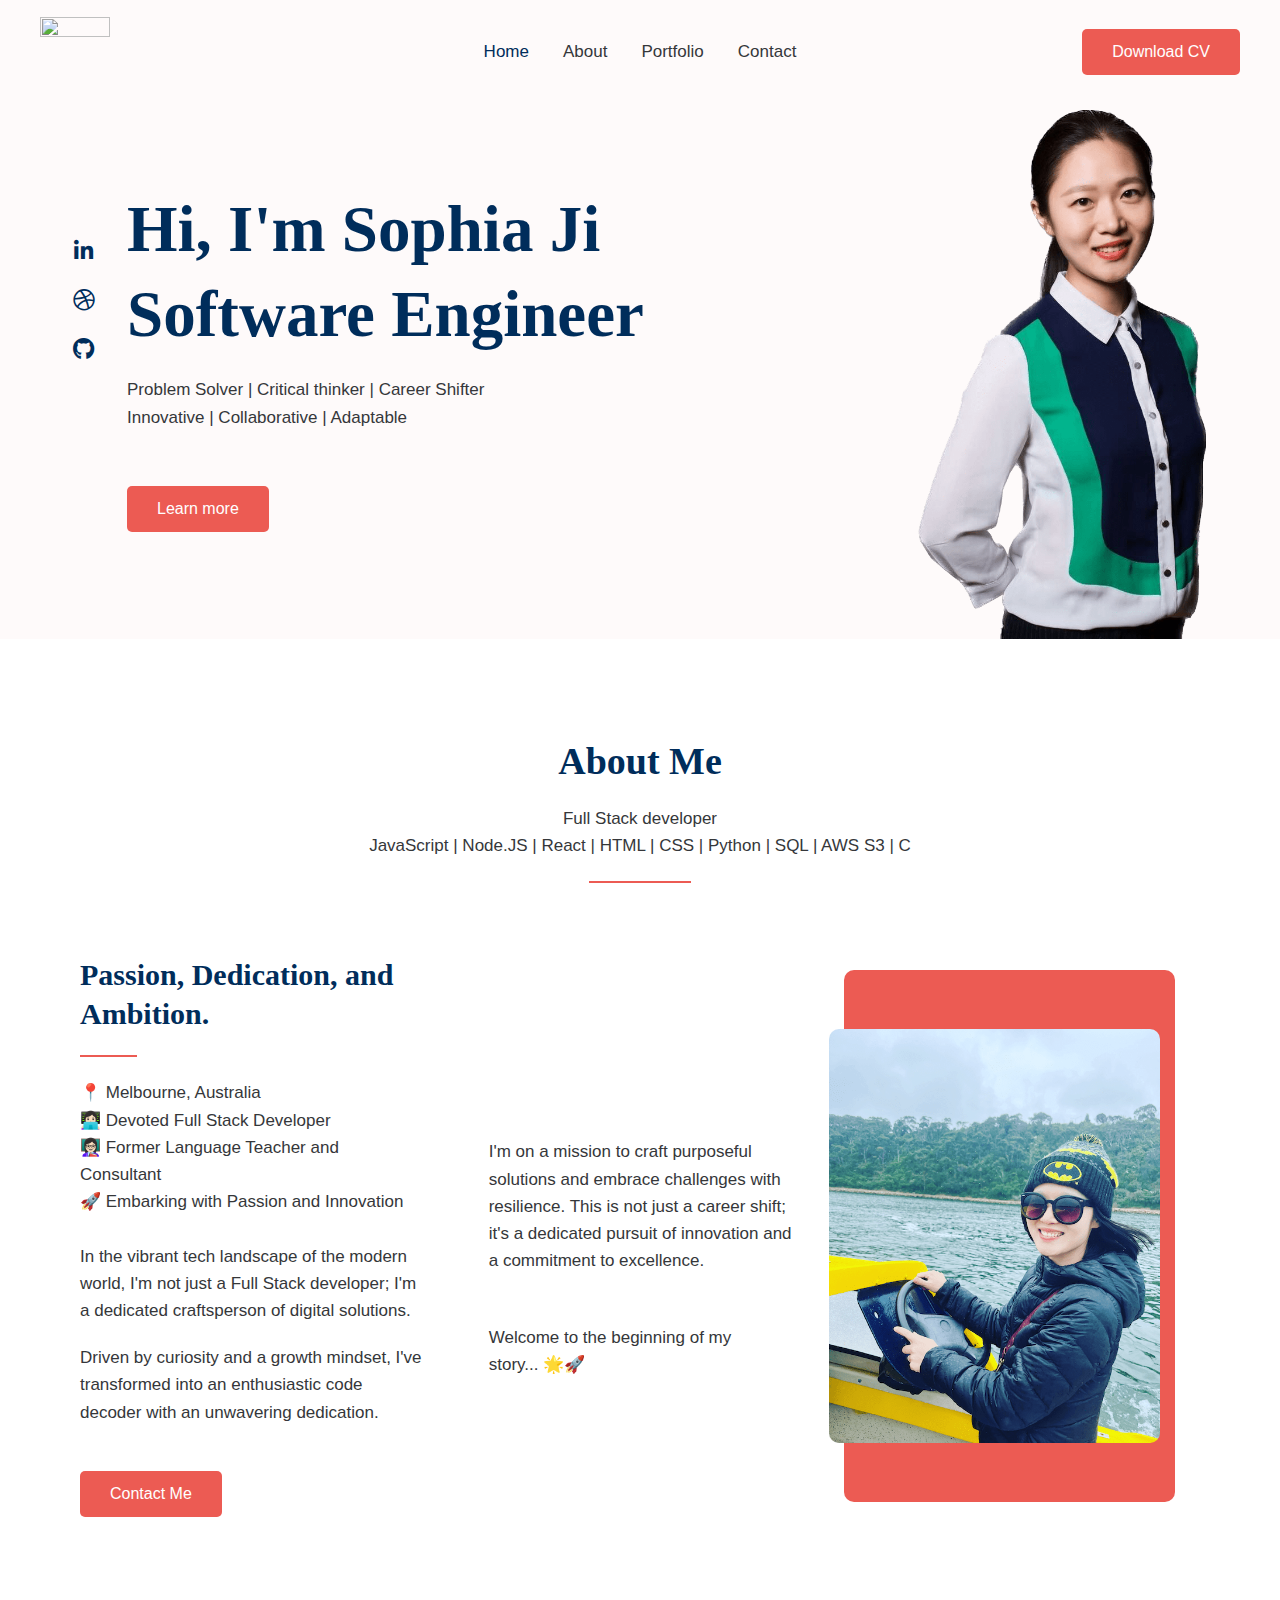
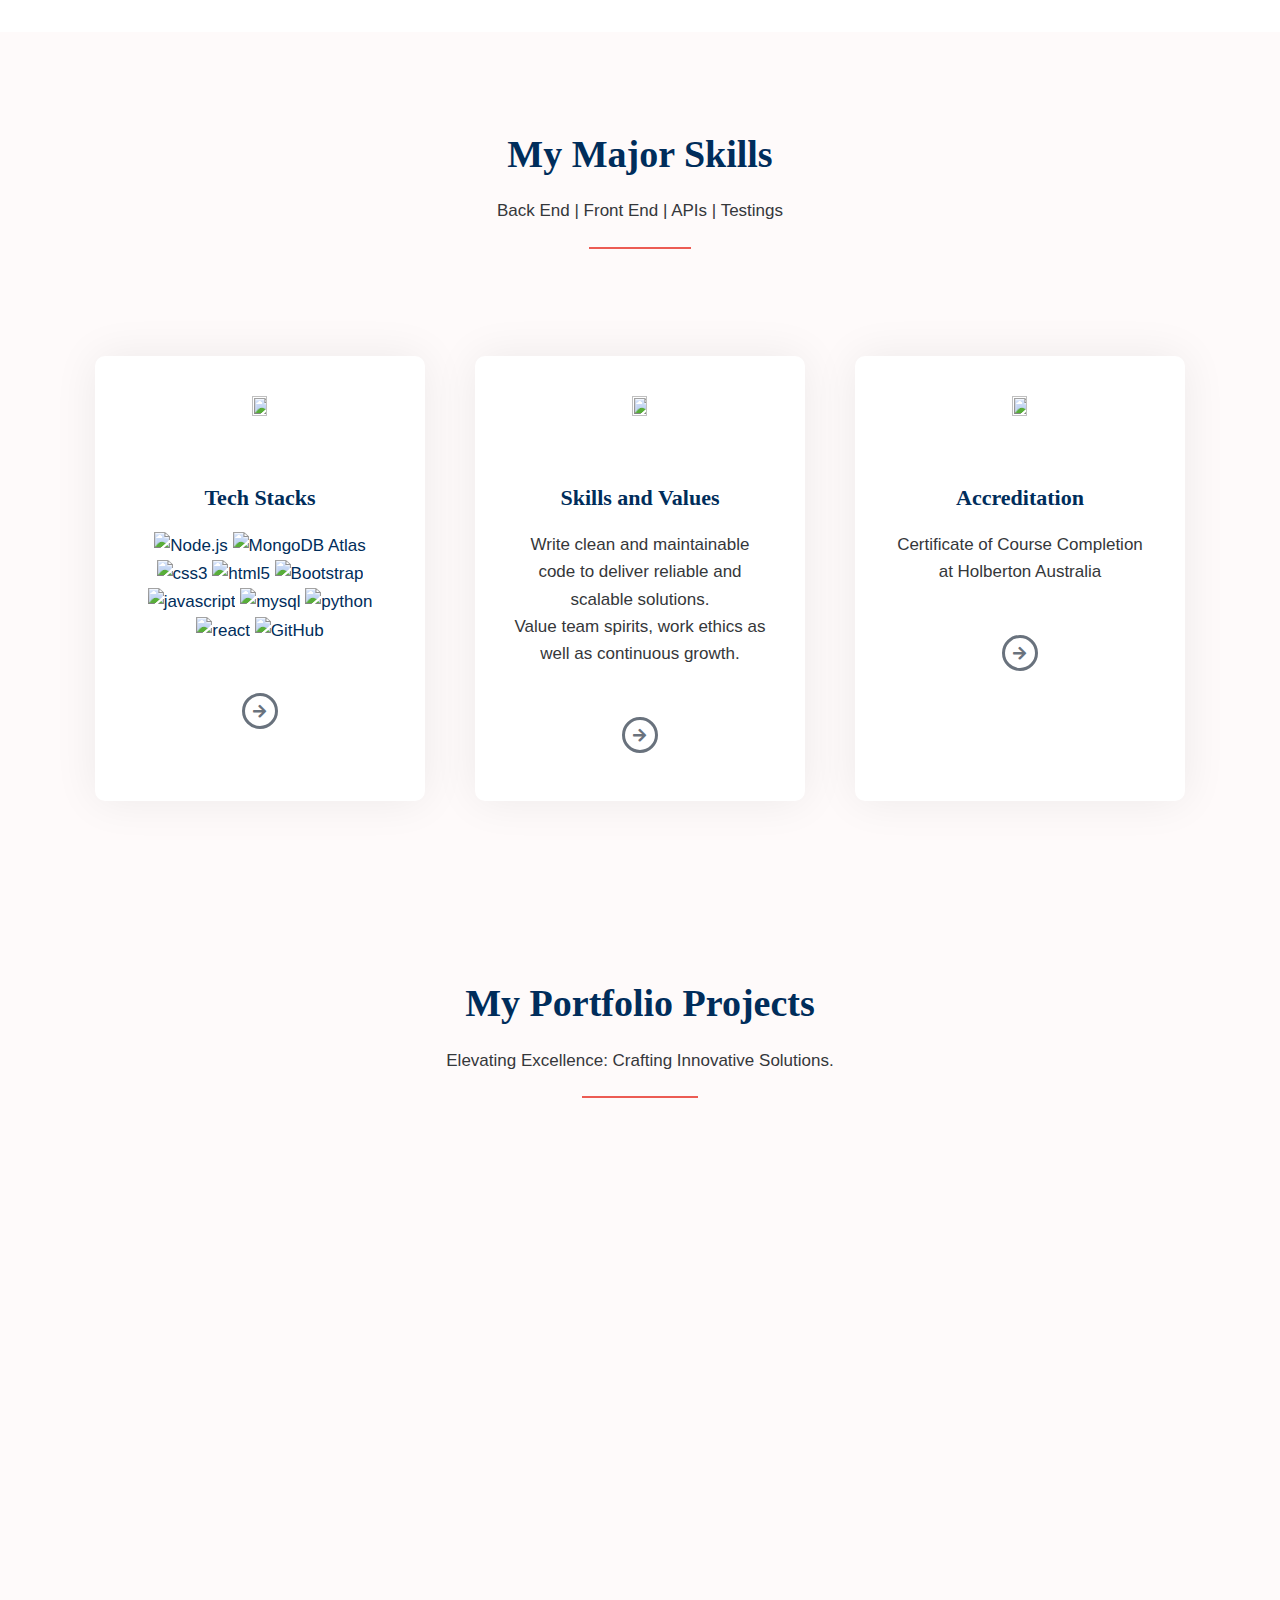
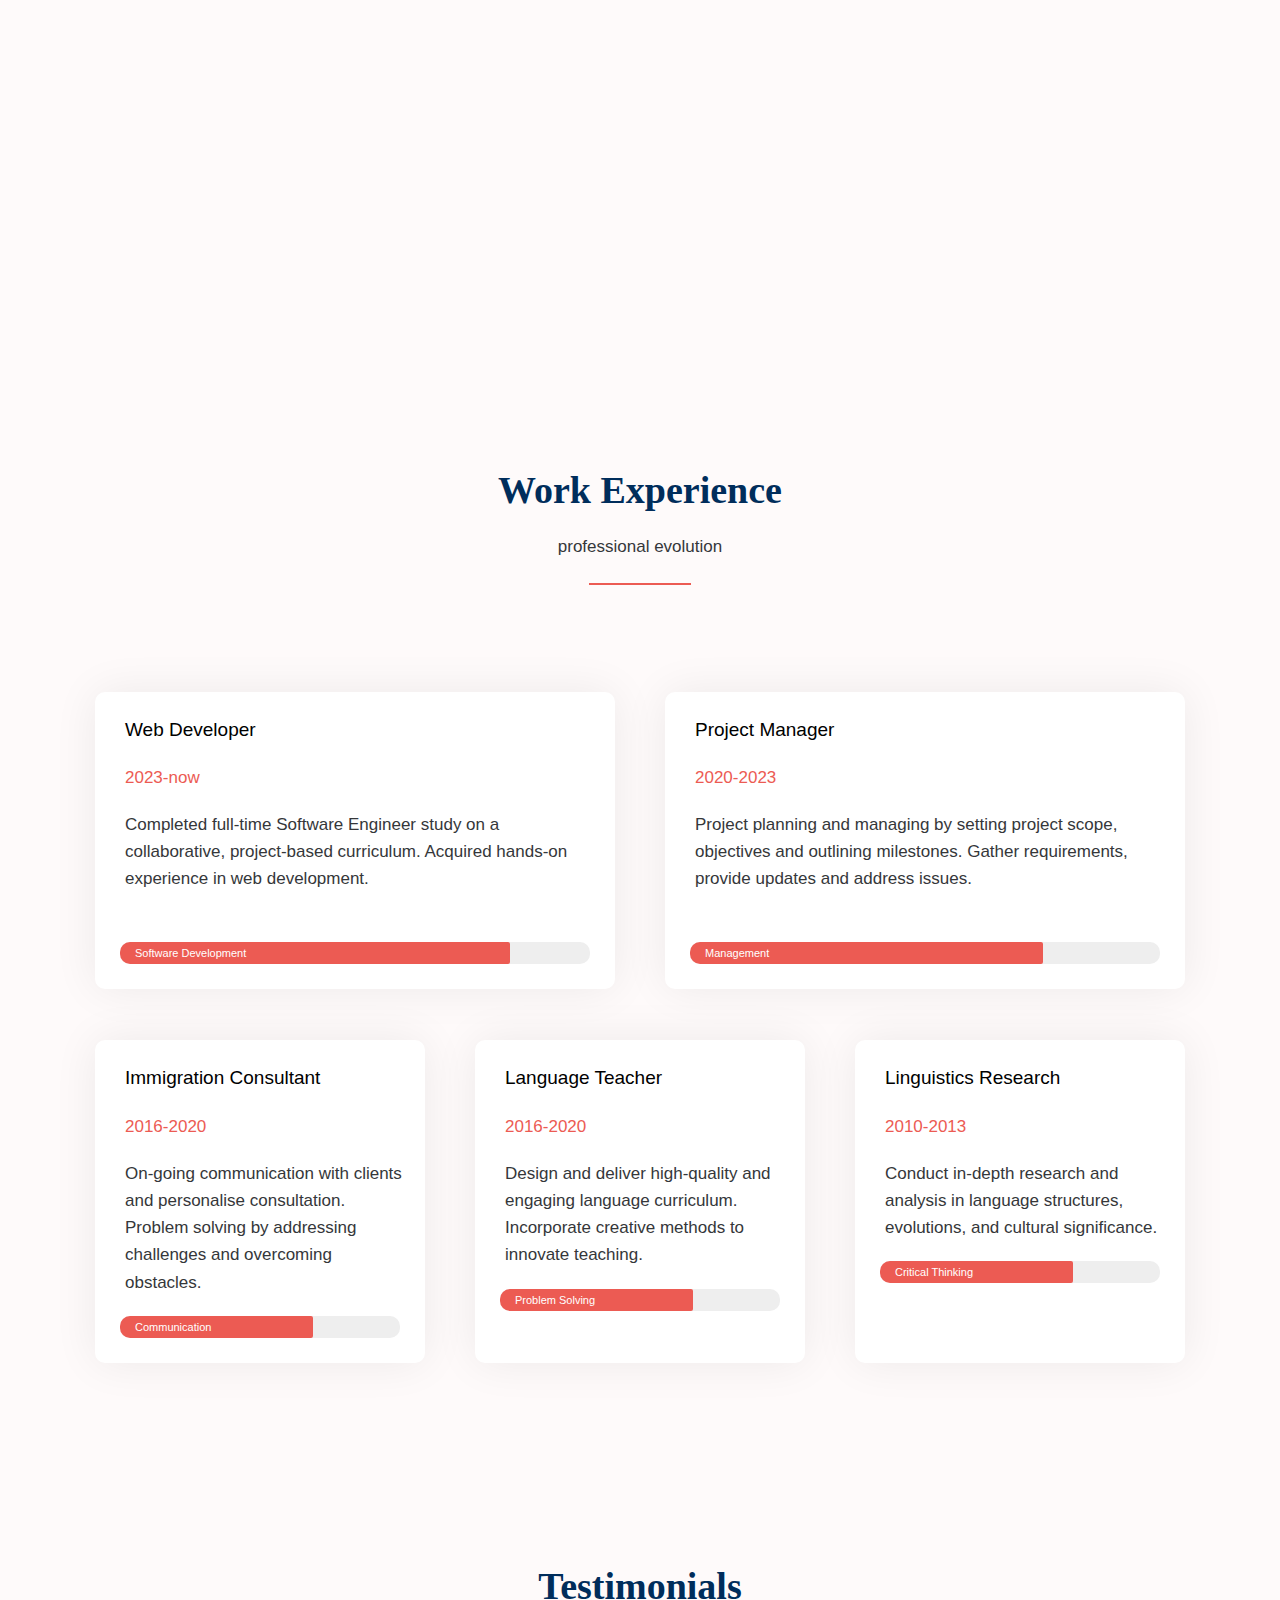
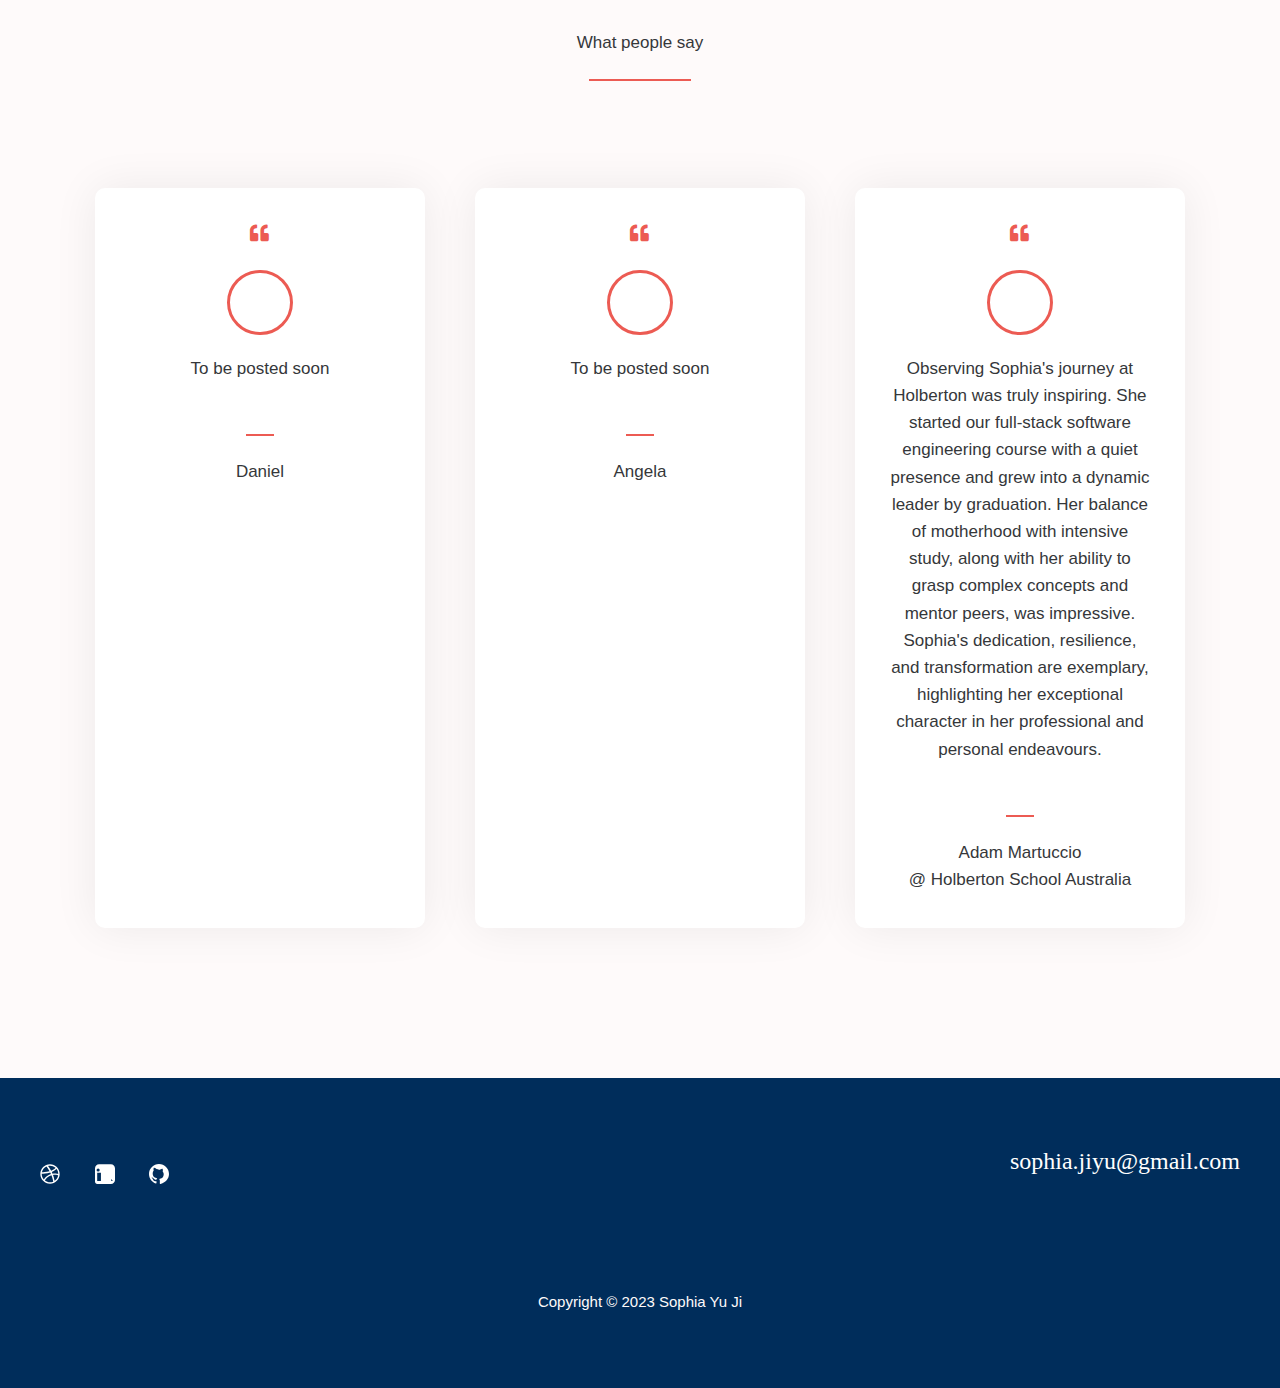
==== index.html @ 2d442f91 "update testimonials" ====
<!DOCTYPE html>
<!-- saved from url=(0047)https://websitedemos.net/personal-portfolio-02/ -->
<html lang="en-US">
  <head>
    <meta http-equiv="Content-Type" content="text/html; charset=UTF-8" />

    <meta name="viewport" content="width=device-width, initial-scale=1" />
    <link rel="profile" href="https://gmpg.org/xfn/11" />


    <link
      id="showcase-cta"
      rel="stylesheet"
      type="text/css"
      media="all"
      href="./New/assets/css/style-main.css"
    />

    <link
      id="showcase-cta-google-fonts"
      rel="stylesheet"
      type="text/css"
      media="all"
      href="./New/css"
    />


    <title>Home - Personal Portfolio</title>
    <meta property="og:locale" content="en_US" />
    <meta property="og:type" content="website" />
    <meta property="og:title" content="Home - Personal Portfolio" />
    <meta
      property="og:description"
      content="I’m Web Developer"
    />

    <meta property="og:site_name" content="Personal Portfolio" />

    <link rel="dns-prefetch" href="https://fonts.googleapis.com/" />

    <link
      rel="stylesheet"
      id="astra-theme-css-css"
      href="./New/assets/css/main.min.css"
      media="all"
    />
    <style id="astra-theme-css-inline-css">
      :root {
        --ast-container-default-xlg-padding: 6.67em;
        --ast-container-default-lg-padding: 5.67em;
        --ast-container-default-slg-padding: 4.34em;
        --ast-container-default-md-padding: 3.34em;
        --ast-container-default-sm-padding: 6.67em;
        --ast-container-default-xs-padding: 2.4em;
        --ast-container-default-xxs-padding: 1.4em;
        --ast-code-block-background: #eeeeee;
        --ast-comment-inputs-background: #fafafa;
      }
      html {
        font-size: 106.25%;
      }
      a,
      .page-title {
        color: var(--ast-global-color-2);
      }
      a:hover,
      a:focus {
        color: var(--ast-global-color-1);
      }
      body,
      button,
      input,
      select,
      textarea,
      .ast-button,
      .ast-custom-button {
        font-family: "Open Sans", sans-serif;
        font-weight: 400;
        font-size: 17px;
        font-size: 1rem;
        line-height: 1.6em;
      }
      blockquote {
        color: var(--ast-global-color-3);
      }
      h1,
      .entry-content h1,
      h2,
      .entry-content h2,
      h3,
      .entry-content h3,
      h4,
      .entry-content h4,
      h5,
      .entry-content h5,
      h6,
      .entry-content h6,
      .site-title,
      .site-title a {
        font-family: "Playfair Display", serif;
        font-weight: 600;
      }
      .site-title {
        font-size: 35px;
        font-size: 2.0588235294118rem;
        display: none;
      }
      header .custom-logo-link img {
        max-width: 70px;
      }
      .astra-logo-svg {
        width: 70px;
      }
      .site-header .site-description {
        font-size: 15px;
        font-size: 0.88235294117647rem;
        display: none;
      }
      .entry-title {
        font-size: 30px;
        font-size: 1.7647058823529rem;
      }
      h1,
      .entry-content h1 {
        font-size: 65px;
        font-size: 3.8235294117647rem;
        font-weight: 600;
        font-family: "Playfair Display", serif;
        line-height: 1.4em;
      }
      h2,
      .entry-content h2 {
        font-size: 48px;
        font-size: 2.8235294117647rem;
        font-weight: 600;
        font-family: "Playfair Display", serif;
        line-height: 1.25em;
      }
      h3,
      .entry-content h3 {
        font-size: 38px;
        font-size: 2.2352941176471rem;
        font-weight: 600;
        font-family: "Playfair Display", serif;
        line-height: 1.2em;
      }
      h4,
      .entry-content h4 {
        font-size: 35px;
        font-size: 2.0588235294118rem;
        line-height: 1.2em;
        font-family: "Playfair Display", serif;
      }
      h5,
      .entry-content h5 {
        font-size: 30px;
        font-size: 1.7647058823529rem;
        line-height: 1.2em;
        font-family: "Playfair Display", serif;
      }
      h6,
      .entry-content h6 {
        font-size: 22px;
        font-size: 1.2941176470588rem;
        line-height: 1.25em;
        font-family: "Playfair Display", serif;
      }
      ::selection {
        background-color: var(--ast-global-color-0);
        color: #000000;
      }
      body,
      h1,
      .entry-title a,
      .entry-content h1,
      h2,
      .entry-content h2,
      h3,
      .entry-content h3,
      h4,
      .entry-content h4,
      h5,
      .entry-content h5,
      h6,
      .entry-content h6 {
        color: var(--ast-global-color-3);
      }
      .tagcloud a:hover,
      .tagcloud a:focus,
      .tagcloud a.current-item {
        color: #ffffff;
        border-color: var(--ast-global-color-2);
        background-color: var(--ast-global-color-2);
      }
      input:focus,
      input[type="text"]:focus,
      input[type="email"]:focus,
      input[type="url"]:focus,
      input[type="password"]:focus,
      input[type="reset"]:focus,
      input[type="search"]:focus,
      textarea:focus {
        border-color: var(--ast-global-color-2);
      }
      input[type="radio"]:checked,
      input[type="reset"],
      input[type="checkbox"]:checked,
      input[type="checkbox"]:hover:checked,
      input[type="checkbox"]:focus:checked,
      input[type="range"]::-webkit-slider-thumb {
        border-color: var(--ast-global-color-2);
        background-color: var(--ast-global-color-2);
        box-shadow: none;
      }
      .site-footer a:hover + .post-count,
      .site-footer a:focus + .post-count {
        background: var(--ast-global-color-2);
        border-color: var(--ast-global-color-2);
      }
      .single .nav-links .nav-previous,
      .single .nav-links .nav-next {
        color: var(--ast-global-color-2);
      }
      .entry-meta,
      .entry-meta * {
        line-height: 1.45;
        color: var(--ast-global-color-2);
      }
      .entry-meta a:hover,
      .entry-meta a:hover *,
      .entry-meta a:focus,
      .entry-meta a:focus *,
      .page-links > .page-link,
      .page-links .page-link:hover,
      .post-navigation a:hover {
        color: var(--ast-global-color-1);
      }
      #cat option,
      .secondary .calendar_wrap thead a,
      .secondary .calendar_wrap thead a:visited {
        color: var(--ast-global-color-2);
      }
      .secondary .calendar_wrap #today,
      .ast-progress-val span {
        background: var(--ast-global-color-2);
      }
      .secondary a:hover + .post-count,
      .secondary a:focus + .post-count {
        background: var(--ast-global-color-2);
        border-color: var(--ast-global-color-2);
      }
      .calendar_wrap #today > a {
        color: #ffffff;
      }
      .page-links .page-link,
      .single .post-navigation a {
        color: var(--ast-global-color-2);
      }
      .ast-search-menu-icon .search-form button.search-submit {
        padding: 0 4px;
      }
      .ast-search-menu-icon form.search-form {
        padding-right: 0;
      }
      .ast-search-menu-icon.slide-search input.search-field {
        width: 0;
      }
      .ast-header-search .ast-search-menu-icon.ast-dropdown-active .search-form,
      .ast-header-search
        .ast-search-menu-icon.ast-dropdown-active
        .search-field:focus {
        border-color: var(--ast-global-color-0);
        transition: all 0.2s;
      }
      .search-form input.search-field:focus {
        outline: none;
      }
      .wp-block-latest-posts > li > a {
        color: var(--ast-global-color-2);
      }
      .widget-title,
      .widget .wp-block-heading {
        font-size: 24px;
        font-size: 1.4117647058824rem;
        color: var(--ast-global-color-3);
      }
      a:focus-visible,
      .ast-menu-toggle:focus-visible,
      .site .skip-link:focus-visible,
      .wp-block-loginout input:focus-visible,
      .wp-block-search.wp-block-search__button-inside
        .wp-block-search__inside-wrapper,
      .ast-header-navigation-arrow:focus-visible,
      .woocommerce .wc-proceed-to-checkout > .checkout-button:focus-visible,
      .woocommerce .woocommerce-MyAccount-navigation ul li a:focus-visible,
      .ast-orders-table__row .ast-orders-table__cell:focus-visible,
      .woocommerce
        .woocommerce-order-details
        .order-again
        > .button:focus-visible,
      .woocommerce .woocommerce-message a.button.wc-forward:focus-visible,
      .woocommerce #minus_qty:focus-visible,
      .woocommerce #plus_qty:focus-visible,
      a#ast-apply-coupon:focus-visible,
      .woocommerce .woocommerce-info a:focus-visible,
      .woocommerce .astra-shop-summary-wrap a:focus-visible,
      .woocommerce a.wc-forward:focus-visible,
      #ast-apply-coupon:focus-visible,
      .woocommerce-js .woocommerce-mini-cart-item a.remove:focus-visible {
        outline-style: dotted;
        outline-color: inherit;
        outline-width: thin;
        border-color: transparent;
      }
      input:focus,
      input[type="text"]:focus,
      input[type="email"]:focus,
      input[type="url"]:focus,
      input[type="password"]:focus,
      input[type="reset"]:focus,
      input[type="number"]:focus,
      textarea:focus,
      .wp-block-search__input:focus,
      [data-section="section-header-mobile-trigger"]
        .ast-button-wrap
        .ast-mobile-menu-trigger-minimal:focus,
      .ast-mobile-popup-drawer.active .menu-toggle-close:focus,
      .woocommerce-ordering select.orderby:focus,
      #ast-scroll-top:focus,
      #coupon_code:focus,
      .woocommerce-page #comment:focus,
      .woocommerce #reviews #respond input#submit:focus,
      .woocommerce a.add_to_cart_button:focus,
      .woocommerce .button.single_add_to_cart_button:focus,
      .woocommerce .woocommerce-cart-form button:focus,
      .woocommerce .woocommerce-cart-form__cart-item .quantity .qty:focus,
      .woocommerce
        .woocommerce-billing-fields
        .woocommerce-billing-fields__field-wrapper
        .woocommerce-input-wrapper
        > .input-text:focus,
      .woocommerce #order_comments:focus,
      .woocommerce #place_order:focus,
      .woocommerce
        .woocommerce-address-fields
        .woocommerce-address-fields__field-wrapper
        .woocommerce-input-wrapper
        > .input-text:focus,
      .woocommerce .woocommerce-MyAccount-content form button:focus,
      .woocommerce
        .woocommerce-MyAccount-content
        .woocommerce-EditAccountForm
        .woocommerce-form-row
        .woocommerce-Input.input-text:focus,
      .woocommerce
        .ast-woocommerce-container
        .woocommerce-pagination
        ul.page-numbers
        li
        a:focus,
      body
        #content
        .woocommerce
        form
        .form-row
        .select2-container--default
        .select2-selection--single:focus,
      #ast-coupon-code:focus,
      .woocommerce.woocommerce-js .quantity input[type="number"]:focus,
      .woocommerce-js
        .woocommerce-mini-cart-item
        .quantity
        input[type="number"]:focus,
      .woocommerce p#ast-coupon-trigger:focus {
        border-style: dotted;
        border-color: inherit;
        border-width: thin;
        outline-color: transparent;
      }
      .ast-logo-title-inline .site-logo-img {
        padding-right: 1em;
      }
      .site-logo-img img {
        transition: all 0.2s linear;
      }
      .ast-page-builder-template .hentry {
        margin: 0;
      }
      .ast-page-builder-template .site-content > .ast-container {
        max-width: 100%;
        padding: 0;
      }
      .ast-page-builder-template .site-content #primary {
        padding: 0;
        margin: 0;
      }
      .ast-page-builder-template .no-results {
        text-align: center;
        margin: 4em auto;
      }
      .ast-page-builder-template .ast-pagination {
        padding: 2em;
      }
      .ast-page-builder-template .entry-header.ast-no-title.ast-no-thumbnail {
        margin-top: 0;
      }
      .ast-page-builder-template .entry-header.ast-header-without-markup {
        margin-top: 0;
        margin-bottom: 0;
      }
      .ast-page-builder-template .entry-header.ast-no-title.ast-no-meta {
        margin-bottom: 0;
      }
      .ast-page-builder-template.single .post-navigation {
        padding-bottom: 2em;
      }
      .ast-page-builder-template.single-post .site-content > .ast-container {
        max-width: 100%;
      }
      .ast-page-builder-template .entry-header {
        margin-top: 4em;
        margin-left: auto;
        margin-right: auto;
        padding-left: 20px;
        padding-right: 20px;
      }
      .single.ast-page-builder-template .entry-header {
        padding-left: 20px;
        padding-right: 20px;
      }
      .ast-page-builder-template .ast-archive-description {
        margin: 4em auto 0;
        padding-left: 20px;
        padding-right: 20px;
      }
      .ast-page-builder-template.ast-no-sidebar .entry-content .alignwide {
        margin-left: 0;
        margin-right: 0;
      }
      @media (max-width: 921px) {
        #ast-desktop-header {
          display: none;
        }
      }
      @media (min-width: 922px) {
        #ast-mobile-header {
          display: none;
        }
      }
      .wp-block-buttons.aligncenter {
        justify-content: center;
      }
      @media (max-width: 921px) {
        .ast-theme-transparent-header #primary,
        .ast-theme-transparent-header #secondary {
          padding: 0;
        }
      }
      @media (max-width: 921px) {
        .ast-plain-container.ast-no-sidebar #primary {
          padding: 0;
        }
      }
      .ast-plain-container.ast-no-sidebar #primary {
        margin-top: 0;
        margin-bottom: 0;
      }
      .wp-block-buttons
        .wp-block-button.is-style-outline
        .wp-block-button__link,
      .ast-outline-button {
        border-color: var(--ast-global-color-0);
        border-top-width: 2px;
        border-right-width: 2px;
        border-bottom-width: 2px;
        border-left-width: 2px;
        font-family: inherit;
        font-weight: inherit;
        font-size: 16px;
        font-size: 0.94117647058824rem;
        line-height: 1em;
        border-top-left-radius: 5px;
        border-top-right-radius: 5px;
        border-bottom-right-radius: 5px;
        border-bottom-left-radius: 5px;
        background-color: transparent;
      }
      .wp-block-button.is-style-outline .wp-block-button__link:hover,
      .wp-block-buttons
        .wp-block-button.is-style-outline
        .wp-block-button__link:focus,
      .wp-block-buttons
        .wp-block-button.is-style-outline
        > .wp-block-button__link:not(.has-text-color):hover,
      .wp-block-buttons
        .wp-block-button.wp-block-button__link.is-style-outline:not(
          .has-text-color
        ):hover,
      .ast-outline-button:hover,
      .ast-outline-button:focus {
        background-color: var(--ast-global-color-1);
      }
      .entry-content[ast-blocks-layout] > figure {
        margin-bottom: 1em;
      }
      @media (max-width: 921px) {
        .ast-separate-container #primary,
        .ast-separate-container #secondary {
          padding: 1.5em 0;
        }
        #primary,
        #secondary {
          padding: 1.5em 0;
          margin: 0;
        }
        .ast-left-sidebar #content > .ast-container {
          display: flex;
          flex-direction: column-reverse;
          width: 100%;
        }
        .ast-separate-container .ast-article-post,
        .ast-separate-container .ast-article-single {
          padding: 1.5em 2.14em;
        }
        .ast-author-box img.avatar {
          margin: 20px 0 0 0;
        }
      }
      @media (min-width: 922px) {
        .ast-separate-container.ast-right-sidebar #primary,
        .ast-separate-container.ast-left-sidebar #primary {
          border: 0;
        }
        .search-no-results.ast-separate-container #primary {
          margin-bottom: 4em;
        }
      }
      .elementor-button-wrapper .elementor-button {
        border-style: solid;
        text-decoration: none;
        border-top-width: 0px;
        border-right-width: 0px;
        border-left-width: 0px;
        border-bottom-width: 0px;
      }
      body .elementor-button.elementor-size-sm,
      body .elementor-button.elementor-size-xs,
      body .elementor-button.elementor-size-md,
      body .elementor-button.elementor-size-lg,
      body .elementor-button.elementor-size-xl,
      body .elementor-button {
        border-top-left-radius: 5px;
        border-top-right-radius: 5px;
        border-bottom-right-radius: 5px;
        border-bottom-left-radius: 5px;
        padding-top: 15px;
        padding-right: 30px;
        padding-bottom: 15px;
        padding-left: 30px;
      }
      .elementor-button-wrapper .elementor-button {
        border-color: var(--ast-global-color-0);
        background-color: var(--ast-global-color-0);
      }
      .elementor-button-wrapper .elementor-button:hover,
      .elementor-button-wrapper .elementor-button:focus {
        color: var(--ast-global-color-5);
        background-color: var(--ast-global-color-1);
        border-color: var(--ast-global-color-1);
      }
      .wp-block-button .wp-block-button__link,
      .elementor-button-wrapper .elementor-button,
      .elementor-button-wrapper .elementor-button:visited {
        color: var(--ast-global-color-5);
      }
      .elementor-button-wrapper .elementor-button {
        font-size: 16px;
        font-size: 0.94117647058824rem;
        line-height: 1em;
      }
      body .elementor-button.elementor-size-sm,
      body .elementor-button.elementor-size-xs,
      body .elementor-button.elementor-size-md,
      body .elementor-button.elementor-size-lg,
      body .elementor-button.elementor-size-xl,
      body .elementor-button {
        font-size: 16px;
        font-size: 0.94117647058824rem;
      }
      .wp-block-button .wp-block-button__link:hover,
      .wp-block-button .wp-block-button__link:focus {
        color: var(--ast-global-color-5);
        background-color: var(--ast-global-color-1);
        border-color: var(--ast-global-color-1);
      }
      .elementor-widget-heading h1.elementor-heading-title {
        line-height: 1.4em;
      }
      .elementor-widget-heading h2.elementor-heading-title {
        line-height: 1.25em;
      }
      .elementor-widget-heading h3.elementor-heading-title {
        line-height: 1.2em;
      }
      .elementor-widget-heading h4.elementor-heading-title {
        line-height: 1.2em;
      }
      .elementor-widget-heading h5.elementor-heading-title {
        line-height: 1.2em;
      }
      .elementor-widget-heading h6.elementor-heading-title {
        line-height: 1.25em;
      }
      .wp-block-button .wp-block-button__link,
      .wp-block-search .wp-block-search__button,
      body .wp-block-file .wp-block-file__button {
        border-style: solid;
        border-top-width: 0px;
        border-right-width: 0px;
        border-left-width: 0px;
        border-bottom-width: 0px;
        border-color: var(--ast-global-color-0);
        background-color: var(--ast-global-color-0);
        color: var(--ast-global-color-5);
        font-family: inherit;
        font-weight: inherit;
        line-height: 1em;
        font-size: 16px;
        font-size: 0.94117647058824rem;
        border-top-left-radius: 5px;
        border-top-right-radius: 5px;
        border-bottom-right-radius: 5px;
        border-bottom-left-radius: 5px;
        padding-top: 15px;
        padding-right: 30px;
        padding-bottom: 15px;
        padding-left: 30px;
      }
      .menu-toggle,
      button,
      .ast-button,
      .ast-custom-button,
      .button,
      input#submit,
      input[type="button"],
      input[type="submit"],
      input[type="reset"],
      form[CLASS*="wp-block-search__"].wp-block-search
        .wp-block-search__inside-wrapper
        .wp-block-search__button,
      body .wp-block-file .wp-block-file__button,
      .woocommerce-js a.button,
      .woocommerce button.button,
      .woocommerce .woocommerce-message a.button,
      .woocommerce #respond input#submit.alt,
      .woocommerce input.button.alt,
      .woocommerce input.button,
      .woocommerce input.button:disabled,
      .woocommerce input.button:disabled[disabled],
      .woocommerce input.button:disabled:hover,
      .woocommerce input.button:disabled[disabled]:hover,
      .woocommerce #respond input#submit,
      .woocommerce button.button.alt.disabled,
      .wc-block-grid__products .wc-block-grid__product .wp-block-button__link,
      .wc-block-grid__product-onsale,
      [CLASS*="wc-block"] button,
      .woocommerce-js
        .astra-cart-drawer
        .astra-cart-drawer-content
        .woocommerce-mini-cart__buttons
        .button:not(.checkout):not(.ast-continue-shopping),
      .woocommerce-js
        .astra-cart-drawer
        .astra-cart-drawer-content
        .woocommerce-mini-cart__buttons
        a.checkout,
      .woocommerce button.button.alt.disabled.wc-variation-selection-needed {
        border-style: solid;
        border-top-width: 0px;
        border-right-width: 0px;
        border-left-width: 0px;
        border-bottom-width: 0px;
        color: var(--ast-global-color-5);
        border-color: var(--ast-global-color-0);
        background-color: var(--ast-global-color-0);
        padding-top: 15px;
        padding-right: 30px;
        padding-bottom: 15px;
        padding-left: 30px;
        font-family: inherit;
        font-weight: inherit;
        font-size: 16px;
        font-size: 0.94117647058824rem;
        line-height: 1em;
        border-top-left-radius: 5px;
        border-top-right-radius: 5px;
        border-bottom-right-radius: 5px;
        border-bottom-left-radius: 5px;
      }
      button:focus,
      .menu-toggle:hover,
      button:hover,
      .ast-button:hover,
      .ast-custom-button:hover .button:hover,
      .ast-custom-button:hover,
      input[type="reset"]:hover,
      input[type="reset"]:focus,
      input#submit:hover,
      input#submit:focus,
      input[type="button"]:hover,
      input[type="button"]:focus,
      input[type="submit"]:hover,
      input[type="submit"]:focus,
      form[CLASS*="wp-block-search__"].wp-block-search
        .wp-block-search__inside-wrapper
        .wp-block-search__button:hover,
      form[CLASS*="wp-block-search__"].wp-block-search
        .wp-block-search__inside-wrapper
        .wp-block-search__button:focus,
      body .wp-block-file .wp-block-file__button:hover,
      body .wp-block-file .wp-block-file__button:focus,
      .woocommerce-js a.button:hover,
      .woocommerce button.button:hover,
      .woocommerce .woocommerce-message a.button:hover,
      .woocommerce #respond input#submit:hover,
      .woocommerce #respond input#submit.alt:hover,
      .woocommerce input.button.alt:hover,
      .woocommerce input.button:hover,
      .woocommerce button.button.alt.disabled:hover,
      .wc-block-grid__products
        .wc-block-grid__product
        .wp-block-button__link:hover,
      [CLASS*="wc-block"] button:hover,
      .woocommerce-js
        .astra-cart-drawer
        .astra-cart-drawer-content
        .woocommerce-mini-cart__buttons
        .button:not(.checkout):not(.ast-continue-shopping):hover,
      .woocommerce-js
        .astra-cart-drawer
        .astra-cart-drawer-content
        .woocommerce-mini-cart__buttons
        a.checkout:hover,
      .woocommerce
        button.button.alt.disabled.wc-variation-selection-needed:hover {
        color: var(--ast-global-color-5);
        background-color: var(--ast-global-color-1);
        border-color: var(--ast-global-color-1);
      }
      @media (max-width: 921px) {
        .ast-mobile-header-stack .main-header-bar .ast-search-menu-icon {
          display: inline-block;
        }
        .ast-header-break-point.ast-header-custom-item-outside
          .ast-mobile-header-stack
          .main-header-bar
          .ast-search-icon {
          margin: 0;
        }
        .ast-comment-avatar-wrap img {
          max-width: 2.5em;
        }
        .ast-separate-container .ast-comment-list li.depth-1 {
          padding: 1.5em 2.14em;
        }
        .ast-separate-container .comment-respond {
          padding: 2em 2.14em;
        }
        .ast-comment-meta {
          padding: 0 1.8888em 1.3333em;
        }
      }
      @media (min-width: 544px) {
        .ast-container {
          max-width: 100%;
        }
      }
      @media (max-width: 544px) {
        .ast-separate-container .ast-article-post,
        .ast-separate-container .ast-article-single,
        .ast-separate-container .comments-title,
        .ast-separate-container .ast-archive-description {
          padding: 1.5em 1em;
        }
        .ast-separate-container #content .ast-container {
          padding-left: 0.54em;
          padding-right: 0.54em;
        }
        .ast-separate-container .ast-comment-list li.depth-1 {
          padding: 1.5em 1em;
          margin-bottom: 1.5em;
        }
        .ast-separate-container .ast-comment-list .bypostauthor {
          padding: 0.5em;
        }
        .ast-search-menu-icon.ast-dropdown-active .search-field {
          width: 170px;
        }
      }
      body,
      .ast-separate-container {
        background-color: var(--ast-global-color-4);
        background-image: none;
      }
      @media (max-width: 921px) {
        .site-title {
          display: none;
        }
        .site-header .site-description {
          display: none;
        }
        .entry-title {
          font-size: 30px;
        }
        h1,
        .entry-content h1 {
          font-size: 30px;
        }
        h2,
        .entry-content h2 {
          font-size: 25px;
        }
        h3,
        .entry-content h3 {
          font-size: 20px;
        }
        .astra-logo-svg {
          width: 120px;
        }
        header .custom-logo-link img,
        .ast-header-break-point .site-logo-img .custom-mobile-logo-link img {
          max-width: 120px;
        }
      }
      @media (max-width: 544px) {
        .site-title {
          display: none;
        }
        .site-header .site-description {
          display: none;
        }
        .entry-title {
          font-size: 30px;
        }
        h1,
        .entry-content h1 {
          font-size: 30px;
        }
        h2,
        .entry-content h2 {
          font-size: 25px;
        }
        h3,
        .entry-content h3 {
          font-size: 20px;
        }
        header .custom-logo-link img,
        .ast-header-break-point .site-branding img,
        .ast-header-break-point .custom-logo-link img {
          max-width: 100px;
        }
        .astra-logo-svg {
          width: 100px;
        }
        .ast-header-break-point .site-logo-img .custom-mobile-logo-link img {
          max-width: 100px;
        }
      }
      @media (max-width: 921px) {
        html {
          font-size: 96.9%;
        }
      }
      @media (max-width: 544px) {
        html {
          font-size: 96.9%;
        }
      }
      @media (min-width: 922px) {
        .ast-container {
          max-width: 1240px;
        }
      }
      @media (min-width: 922px) {
        .site-content .ast-container {
          display: flex;
        }
      }
      @media (max-width: 921px) {
        .site-content .ast-container {
          flex-direction: column;
        }
      }
      @media (min-width: 922px) {
        .main-header-menu
          .sub-menu
          .menu-item.ast-left-align-sub-menu:hover
          > .sub-menu,
        .main-header-menu
          .sub-menu
          .menu-item.ast-left-align-sub-menu.focus
          > .sub-menu {
          margin-left: -0px;
        }
      }
      .ast-theme-transparent-header
        [data-section="section-header-mobile-trigger"]
        .ast-button-wrap
        .ast-mobile-menu-trigger-minimal {
        background: transparent;
      }
      blockquote,
      cite {
        font-style: initial;
      }
      .wp-block-file {
        display: flex;
        align-items: center;
        flex-wrap: wrap;
        justify-content: space-between;
      }
      .wp-block-pullquote {
        border: none;
      }
      .wp-block-pullquote blockquote::before {
        content: "\201D";
        font-family: "Helvetica", sans-serif;
        display: flex;
        transform: rotate(180deg);
        font-size: 6rem;
        font-style: normal;
        line-height: 1;
        font-weight: bold;
        align-items: center;
        justify-content: center;
      }
      .has-text-align-right > blockquote::before {
        justify-content: flex-start;
      }
      .has-text-align-left > blockquote::before {
        justify-content: flex-end;
      }
      figure.wp-block-pullquote.is-style-solid-color blockquote {
        max-width: 100%;
        text-align: inherit;
      }
      html body {
        --wp--custom--ast-default-block-top-padding: 3em;
        --wp--custom--ast-default-block-right-padding: 3em;
        --wp--custom--ast-default-block-bottom-padding: 3em;
        --wp--custom--ast-default-block-left-padding: 3em;
        --wp--custom--ast-container-width: 1200px;
        --wp--custom--ast-content-width-size: 1200px;
        --wp--custom--ast-wide-width-size: calc(
          1200px + var(--wp--custom--ast-default-block-left-padding) +
            var(--wp--custom--ast-default-block-right-padding)
        );
      }
      .ast-narrow-container {
        --wp--custom--ast-content-width-size: 750px;
        --wp--custom--ast-wide-width-size: 750px;
      }
      @media (max-width: 921px) {
        html body {
          --wp--custom--ast-default-block-top-padding: 3em;
          --wp--custom--ast-default-block-right-padding: 2em;
          --wp--custom--ast-default-block-bottom-padding: 3em;
          --wp--custom--ast-default-block-left-padding: 2em;
        }
      }
      @media (max-width: 544px) {
        html body {
          --wp--custom--ast-default-block-top-padding: 3em;
          --wp--custom--ast-default-block-right-padding: 1.5em;
          --wp--custom--ast-default-block-bottom-padding: 3em;
          --wp--custom--ast-default-block-left-padding: 1.5em;
        }
      }
      .entry-content > .wp-block-group,
      .entry-content > .wp-block-cover,
      .entry-content > .wp-block-columns {
        padding-top: var(--wp--custom--ast-default-block-top-padding);
        padding-right: var(--wp--custom--ast-default-block-right-padding);
        padding-bottom: var(--wp--custom--ast-default-block-bottom-padding);
        padding-left: var(--wp--custom--ast-default-block-left-padding);
      }
      .ast-plain-container.ast-no-sidebar .entry-content > .alignfull,
      .ast-page-builder-template .ast-no-sidebar .entry-content > .alignfull {
        margin-left: calc(-50vw + 50%);
        margin-right: calc(-50vw + 50%);
        max-width: 100vw;
        width: 100vw;
      }
      .ast-plain-container.ast-no-sidebar .entry-content .alignfull .alignfull,
      .ast-page-builder-template.ast-no-sidebar
        .entry-content
        .alignfull
        .alignfull,
      .ast-plain-container.ast-no-sidebar .entry-content .alignfull .alignwide,
      .ast-page-builder-template.ast-no-sidebar
        .entry-content
        .alignfull
        .alignwide,
      .ast-plain-container.ast-no-sidebar .entry-content .alignwide .alignfull,
      .ast-page-builder-template.ast-no-sidebar
        .entry-content
        .alignwide
        .alignfull,
      .ast-plain-container.ast-no-sidebar .entry-content .alignwide .alignwide,
      .ast-page-builder-template.ast-no-sidebar
        .entry-content
        .alignwide
        .alignwide,
      .ast-plain-container.ast-no-sidebar
        .entry-content
        .wp-block-column
        .alignfull,
      .ast-page-builder-template.ast-no-sidebar
        .entry-content
        .wp-block-column
        .alignfull,
      .ast-plain-container.ast-no-sidebar
        .entry-content
        .wp-block-column
        .alignwide,
      .ast-page-builder-template.ast-no-sidebar
        .entry-content
        .wp-block-column
        .alignwide {
        margin-left: auto;
        margin-right: auto;
        width: 100%;
      }
      [ast-blocks-layout] .wp-block-separator:not(.is-style-dots) {
        height: 0;
      }
      [ast-blocks-layout] .wp-block-separator {
        margin: 20px auto;
      }
      [ast-blocks-layout]
        .wp-block-separator:not(.is-style-wide):not(.is-style-dots) {
        max-width: 100px;
      }
      [ast-blocks-layout] .wp-block-separator.has-background {
        padding: 0;
      }
      .entry-content[ast-blocks-layout] > * {
        max-width: var(--wp--custom--ast-content-width-size);
        margin-left: auto;
        margin-right: auto;
      }
      .entry-content[ast-blocks-layout] > .alignwide {
        max-width: var(--wp--custom--ast-wide-width-size);
      }
      .entry-content[ast-blocks-layout] .alignfull {
        max-width: none;
      }
      .entry-content .wp-block-columns {
        margin-bottom: 0;
      }
      blockquote {
        margin: 1.5em;
        border: none;
      }
      .wp-block-quote:not(.has-text-align-right):not(.has-text-align-center) {
        border-left: 5px solid rgba(0, 0, 0, 0.05);
      }
      .has-text-align-right > blockquote,
      blockquote.has-text-align-right {
        border-right: 5px solid rgba(0, 0, 0, 0.05);
      }
      .has-text-align-left > blockquote,
      blockquote.has-text-align-left {
        border-left: 5px solid rgba(0, 0, 0, 0.05);
      }
      .wp-block-site-tagline,
      .wp-block-latest-posts .read-more {
        margin-top: 15px;
      }
      .wp-block-loginout p label {
        display: block;
      }
      .wp-block-loginout p:not(.login-remember):not(.login-submit) input {
        width: 100%;
      }
      .wp-block-loginout input:focus {
        border-color: transparent;
      }
      .wp-block-loginout input:focus {
        outline: thin dotted;
      }
      .entry-content .wp-block-media-text .wp-block-media-text__content {
        padding: 0 0 0 8%;
      }
      .entry-content
        .wp-block-media-text.has-media-on-the-right
        .wp-block-media-text__content {
        padding: 0 8% 0 0;
      }
      .entry-content
        .wp-block-media-text.has-background
        .wp-block-media-text__content {
        padding: 8%;
      }
      .entry-content
        .wp-block-cover:not([class*="background-color"])
        .wp-block-cover__inner-container,
      .entry-content
        .wp-block-cover:not([class*="background-color"])
        .wp-block-cover-image-text,
      .entry-content
        .wp-block-cover:not([class*="background-color"])
        .wp-block-cover-text,
      .entry-content
        .wp-block-cover-image:not([class*="background-color"])
        .wp-block-cover__inner-container,
      .entry-content
        .wp-block-cover-image:not([class*="background-color"])
        .wp-block-cover-image-text,
      .entry-content
        .wp-block-cover-image:not([class*="background-color"])
        .wp-block-cover-text {
        color: var(--ast-global-color-5);
      }
      .wp-block-loginout .login-remember input {
        width: 1.1rem;
        height: 1.1rem;
        margin: 0 5px 4px 0;
        vertical-align: middle;
      }
      .wp-block-latest-posts > li > *:first-child,
      .wp-block-latest-posts:not(.is-grid) > li:first-child {
        margin-top: 0;
      }
      .wp-block-search__inside-wrapper .wp-block-search__input {
        padding: 0 10px;
        color: var(--ast-global-color-3);
        background: var(--ast-global-color-5);
        border-color: var(--ast-border-color);
      }
      .wp-block-latest-posts .read-more {
        margin-bottom: 1.5em;
      }
      .wp-block-search__no-button
        .wp-block-search__inside-wrapper
        .wp-block-search__input {
        padding-top: 5px;
        padding-bottom: 5px;
      }
      .wp-block-latest-posts .wp-block-latest-posts__post-date,
      .wp-block-latest-posts .wp-block-latest-posts__post-author {
        font-size: 1rem;
      }
      .wp-block-latest-posts > li > *,
      .wp-block-latest-posts:not(.is-grid) > li {
        margin-top: 12px;
        margin-bottom: 12px;
      }
      .ast-page-builder-template .entry-content[ast-blocks-layout] > *,
      .ast-page-builder-template
        .entry-content[ast-blocks-layout]
        > .alignfull
        > * {
        max-width: none;
      }
      .ast-page-builder-template
        .entry-content[ast-blocks-layout]
        > .alignwide
        > * {
        max-width: var(--wp--custom--ast-wide-width-size);
      }
      .ast-page-builder-template
        .entry-content[ast-blocks-layout]
        > .inherit-container-width
        > *,
      .ast-page-builder-template .entry-content[ast-blocks-layout] > * > *,
      .entry-content[ast-blocks-layout]
        > .wp-block-cover
        .wp-block-cover__inner-container {
        max-width: var(--wp--custom--ast-content-width-size);
        margin-left: auto;
        margin-right: auto;
      }
      .entry-content[ast-blocks-layout]
        .wp-block-cover:not(.alignleft):not(.alignright) {
        width: auto;
      }
      @media (max-width: 1200px) {
        .ast-separate-container .entry-content > .alignfull,
        .ast-separate-container .entry-content[ast-blocks-layout] > .alignwide,
        .ast-plain-container .entry-content[ast-blocks-layout] > .alignwide,
        .ast-plain-container .entry-content .alignfull {
          margin-left: calc(
            -1 * min(var(--ast-container-default-xlg-padding), 20px)
          );
          margin-right: calc(
            -1 * min(var(--ast-container-default-xlg-padding), 20px)
          );
        }
      }
      @media (min-width: 1201px) {
        .ast-separate-container .entry-content > .alignfull {
          margin-left: calc(-1 * var(--ast-container-default-xlg-padding));
          margin-right: calc(-1 * var(--ast-container-default-xlg-padding));
        }
        .ast-separate-container .entry-content[ast-blocks-layout] > .alignwide,
        .ast-plain-container .entry-content[ast-blocks-layout] > .alignwide {
          margin-left: calc(
            -1 * var(--wp--custom--ast-default-block-left-padding)
          );
          margin-right: calc(
            -1 * var(--wp--custom--ast-default-block-right-padding)
          );
        }
      }
      @media (min-width: 921px) {
        .ast-separate-container
          .entry-content
          .wp-block-group.alignwide:not(.inherit-container-width)
          > :where(:not(.alignleft):not(.alignright)),
        .ast-plain-container
          .entry-content
          .wp-block-group.alignwide:not(.inherit-container-width)
          > :where(:not(.alignleft):not(.alignright)) {
          max-width: calc(var(--wp--custom--ast-content-width-size) + 80px);
        }
        .ast-plain-container.ast-right-sidebar
          .entry-content[ast-blocks-layout]
          .alignfull,
        .ast-plain-container.ast-left-sidebar
          .entry-content[ast-blocks-layout]
          .alignfull {
          margin-left: -60px;
          margin-right: -60px;
        }
      }
      @media (min-width: 544px) {
        .entry-content > .alignleft {
          margin-right: 20px;
        }
        .entry-content > .alignright {
          margin-left: 20px;
        }
      }
      @media (max-width: 544px) {
        .wp-block-columns .wp-block-column:not(:last-child) {
          margin-bottom: 20px;
        }
        .wp-block-latest-posts {
          margin: 0;
        }
      }
      @media (max-width: 600px) {
        .entry-content .wp-block-media-text .wp-block-media-text__content,
        .entry-content
          .wp-block-media-text.has-media-on-the-right
          .wp-block-media-text__content {
          padding: 8% 0 0;
        }
        .entry-content
          .wp-block-media-text.has-background
          .wp-block-media-text__content {
          padding: 8%;
        }
      }
      .ast-page-builder-template .entry-header {
        padding-left: 0;
      }
      .ast-narrow-container
        .site-content
        .wp-block-uagb-image--align-full
        .wp-block-uagb-image__figure {
        max-width: 100%;
        margin-left: auto;
        margin-right: auto;
      }
      :root .has-ast-global-color-0-color {
        color: var(--ast-global-color-0);
      }
      :root .has-ast-global-color-0-background-color {
        background-color: var(--ast-global-color-0);
      }
      :root .wp-block-button .has-ast-global-color-0-color {
        color: var(--ast-global-color-0);
      }
      :root .wp-block-button .has-ast-global-color-0-background-color {
        background-color: var(--ast-global-color-0);
      }
      :root .has-ast-global-color-1-color {
        color: var(--ast-global-color-1);
      }
      :root .has-ast-global-color-1-background-color {
        background-color: var(--ast-global-color-1);
      }
      :root .wp-block-button .has-ast-global-color-1-color {
        color: var(--ast-global-color-1);
      }
      :root .wp-block-button .has-ast-global-color-1-background-color {
        background-color: var(--ast-global-color-1);
      }
      :root .has-ast-global-color-2-color {
        color: var(--ast-global-color-2);
      }
      :root .has-ast-global-color-2-background-color {
        background-color: var(--ast-global-color-2);
      }
      :root .wp-block-button .has-ast-global-color-2-color {
        color: var(--ast-global-color-2);
      }
      :root .wp-block-button .has-ast-global-color-2-background-color {
        background-color: var(--ast-global-color-2);
      }
      :root .has-ast-global-color-3-color {
        color: var(--ast-global-color-3);
      }
      :root .has-ast-global-color-3-background-color {
        background-color: var(--ast-global-color-3);
      }
      :root .wp-block-button .has-ast-global-color-3-color {
        color: var(--ast-global-color-3);
      }
      :root .wp-block-button .has-ast-global-color-3-background-color {
        background-color: var(--ast-global-color-3);
      }
      :root .has-ast-global-color-4-color {
        color: var(--ast-global-color-4);
      }
      :root .has-ast-global-color-4-background-color {
        background-color: var(--ast-global-color-4);
      }
      :root .wp-block-button .has-ast-global-color-4-color {
        color: var(--ast-global-color-4);
      }
      :root .wp-block-button .has-ast-global-color-4-background-color {
        background-color: var(--ast-global-color-4);
      }
      :root .has-ast-global-color-5-color {
        color: var(--ast-global-color-5);
      }
      :root .has-ast-global-color-5-background-color {
        background-color: var(--ast-global-color-5);
      }
      :root .wp-block-button .has-ast-global-color-5-color {
        color: var(--ast-global-color-5);
      }
      :root .wp-block-button .has-ast-global-color-5-background-color {
        background-color: var(--ast-global-color-5);
      }
      :root .has-ast-global-color-6-color {
        color: var(--ast-global-color-6);
      }
      :root .has-ast-global-color-6-background-color {
        background-color: var(--ast-global-color-6);
      }
      :root .wp-block-button .has-ast-global-color-6-color {
        color: var(--ast-global-color-6);
      }
      :root .wp-block-button .has-ast-global-color-6-background-color {
        background-color: var(--ast-global-color-6);
      }
      :root .has-ast-global-color-7-color {
        color: var(--ast-global-color-7);
      }
      :root .has-ast-global-color-7-background-color {
        background-color: var(--ast-global-color-7);
      }
      :root .wp-block-button .has-ast-global-color-7-color {
        color: var(--ast-global-color-7);
      }
      :root .wp-block-button .has-ast-global-color-7-background-color {
        background-color: var(--ast-global-color-7);
      }
      :root .has-ast-global-color-8-color {
        color: var(--ast-global-color-8);
      }
      :root .has-ast-global-color-8-background-color {
        background-color: var(--ast-global-color-8);
      }
      :root .wp-block-button .has-ast-global-color-8-color {
        color: var(--ast-global-color-8);
      }
      :root .wp-block-button .has-ast-global-color-8-background-color {
        background-color: var(--ast-global-color-8);
      }
      :root {
        --ast-global-color-0: #ec5b53;
        --ast-global-color-1: #cf332b;
        --ast-global-color-2: #002d5b;
        --ast-global-color-3: #35373a;
        --ast-global-color-4: #fefafa;
        --ast-global-color-5: #ffffff;
        --ast-global-color-6: #f2f5f7;
        --ast-global-color-7: #424242;
        --ast-global-color-8: #000000;
      }
      :root {
        --ast-border-color: #dddddd;
      }
      .ast-single-entry-banner {
        -js-display: flex;
        display: flex;
        flex-direction: column;
        justify-content: center;
        text-align: center;
        position: relative;
        background: #eeeeee;
      }
      .ast-single-entry-banner[data-banner-layout="layout-1"] {
        max-width: 1200px;
        background: inherit;
        padding: 20px 0;
      }
      .ast-single-entry-banner[data-banner-width-type="custom"] {
        margin: 0 auto;
        width: 100%;
      }
      .ast-single-entry-banner + .site-content .entry-header {
        margin-bottom: 0;
      }
      header.entry-header > *:not(:last-child) {
        margin-bottom: 10px;
      }
      .ast-archive-entry-banner {
        -js-display: flex;
        display: flex;
        flex-direction: column;
        justify-content: center;
        text-align: center;
        position: relative;
        background: #eeeeee;
      }
      .ast-archive-entry-banner[data-banner-width-type="custom"] {
        margin: 0 auto;
        width: 100%;
      }
      .ast-archive-entry-banner[data-banner-layout="layout-1"] {
        background: inherit;
        padding: 20px 0;
        text-align: left;
      }
      body.archive .ast-archive-description {
        max-width: 1200px;
        width: 100%;
        text-align: left;
        padding-top: 3em;
        padding-right: 3em;
        padding-bottom: 3em;
        padding-left: 3em;
      }
      body.archive .ast-archive-description .ast-archive-title,
      body.archive .ast-archive-description .ast-archive-title * {
        font-size: 40px;
        font-size: 2.3529411764706rem;
      }
      body.archive .ast-archive-description > *:not(:last-child) {
        margin-bottom: 10px;
      }
      @media (max-width: 921px) {
        body.archive .ast-archive-description {
          text-align: left;
        }
      }
      @media (max-width: 544px) {
        body.archive .ast-archive-description {
          text-align: left;
        }
      }
      .ast-theme-transparent-header
        #masthead
        .site-logo-img
        .transparent-custom-logo
        .astra-logo-svg {
        width: 70px;
      }
      .ast-theme-transparent-header
        #masthead
        .site-logo-img
        .transparent-custom-logo
        img {
        max-width: 70px;
      }
      @media (max-width: 921px) {
        .ast-theme-transparent-header
          #masthead
          .site-logo-img
          .transparent-custom-logo
          .astra-logo-svg {
          width: 70px;
        }
        .ast-theme-transparent-header
          #masthead
          .site-logo-img
          .transparent-custom-logo
          img {
          max-width: 70px;
        }
      }
      @media (max-width: 543px) {
        .ast-theme-transparent-header
          #masthead
          .site-logo-img
          .transparent-custom-logo
          .astra-logo-svg {
          width: 60px;
        }
        .ast-theme-transparent-header
          #masthead
          .site-logo-img
          .transparent-custom-logo
          img {
          max-width: 60px;
        }
      }
      @media (min-width: 921px) {
        .ast-theme-transparent-header #masthead {
          position: absolute;
          left: 0;
          right: 0;
        }
        .ast-theme-transparent-header .main-header-bar,
        .ast-theme-transparent-header.ast-header-break-point .main-header-bar {
          background: none;
        }
        body.elementor-editor-active.ast-theme-transparent-header #masthead,
        .fl-builder-edit .ast-theme-transparent-header #masthead,
        body.vc_editor.ast-theme-transparent-header #masthead,
        body.brz-ed.ast-theme-transparent-header #masthead {
          z-index: 0;
        }
        .ast-header-break-point.ast-replace-site-logo-transparent.ast-theme-transparent-header
          .custom-mobile-logo-link {
          display: none;
        }
        .ast-header-break-point.ast-replace-site-logo-transparent.ast-theme-transparent-header
          .transparent-custom-logo {
          display: inline-block;
        }
        .ast-theme-transparent-header .ast-above-header,
        .ast-theme-transparent-header .ast-above-header.ast-above-header-bar {
          background-image: none;
          background-color: transparent;
        }
        .ast-theme-transparent-header .ast-below-header {
          background-image: none;
          background-color: transparent;
        }
      }
      .ast-theme-transparent-header .ast-builder-menu .main-header-menu,
      .ast-theme-transparent-header
        .ast-builder-menu
        .main-header-menu
        .menu-link,
      .ast-theme-transparent-header
        [CLASS*="ast-builder-menu-"]
        .main-header-menu
        .menu-item
        > .menu-link,
      .ast-theme-transparent-header .ast-masthead-custom-menu-items,
      .ast-theme-transparent-header .ast-masthead-custom-menu-items a,
      .ast-theme-transparent-header
        .ast-builder-menu
        .main-header-menu
        .menu-item
        > .ast-menu-toggle,
      .ast-theme-transparent-header
        .ast-builder-menu
        .main-header-menu
        .menu-item
        > .ast-menu-toggle,
      .ast-theme-transparent-header .ast-above-header-navigation a,
      .ast-header-break-point.ast-theme-transparent-header
        .ast-above-header-navigation
        a,
      .ast-header-break-point.ast-theme-transparent-header
        .ast-above-header-navigation
        > ul.ast-above-header-menu
        > .menu-item-has-children:not(.current-menu-item)
        > .ast-menu-toggle,
      .ast-theme-transparent-header .ast-below-header-menu,
      .ast-theme-transparent-header .ast-below-header-menu a,
      .ast-header-break-point.ast-theme-transparent-header
        .ast-below-header-menu
        a,
      .ast-header-break-point.ast-theme-transparent-header
        .ast-below-header-menu,
      .ast-theme-transparent-header .main-header-menu .menu-link {
        color: var(--ast-global-color-3);
      }
      .ast-theme-transparent-header
        .ast-builder-menu
        .main-header-menu
        .menu-item:hover
        > .menu-link,
      .ast-theme-transparent-header
        .ast-builder-menu
        .main-header-menu
        .menu-item:hover
        > .ast-menu-toggle,
      .ast-theme-transparent-header
        .ast-builder-menu
        .main-header-menu
        .ast-masthead-custom-menu-items
        a:hover,
      .ast-theme-transparent-header
        .ast-builder-menu
        .main-header-menu
        .focus
        > .menu-link,
      .ast-theme-transparent-header
        .ast-builder-menu
        .main-header-menu
        .focus
        > .ast-menu-toggle,
      .ast-theme-transparent-header
        .ast-builder-menu
        .main-header-menu
        .current-menu-item
        > .menu-link,
      .ast-theme-transparent-header
        .ast-builder-menu
        .main-header-menu
        .current-menu-ancestor
        > .menu-link,
      .ast-theme-transparent-header
        .ast-builder-menu
        .main-header-menu
        .current-menu-item
        > .ast-menu-toggle,
      .ast-theme-transparent-header
        .ast-builder-menu
        .main-header-menu
        .current-menu-ancestor
        > .ast-menu-toggle,
      .ast-theme-transparent-header
        [CLASS*="ast-builder-menu-"]
        .main-header-menu
        .current-menu-item
        > .menu-link,
      .ast-theme-transparent-header
        [CLASS*="ast-builder-menu-"]
        .main-header-menu
        .current-menu-ancestor
        > .menu-link,
      .ast-theme-transparent-header
        [CLASS*="ast-builder-menu-"]
        .main-header-menu
        .current-menu-item
        > .ast-menu-toggle,
      .ast-theme-transparent-header
        [CLASS*="ast-builder-menu-"]
        .main-header-menu
        .current-menu-ancestor
        > .ast-menu-toggle,
      .ast-theme-transparent-header
        .main-header-menu
        .menu-item:hover
        > .menu-link,
      .ast-theme-transparent-header
        .main-header-menu
        .current-menu-item
        > .menu-link,
      .ast-theme-transparent-header
        .main-header-menu
        .current-menu-ancestor
        > .menu-link {
        color: var(--ast-global-color-2);
      }
      .ast-theme-transparent-header
        .ast-builder-menu
        .main-header-menu
        .menu-item
        .sub-menu
        .menu-link,
      .ast-theme-transparent-header
        .main-header-menu
        .menu-item
        .sub-menu
        .menu-link {
        background-color: transparent;
      }
      @media (max-width: 921px) {
        .ast-theme-transparent-header #masthead {
          position: absolute;
          left: 0;
          right: 0;
        }
        .ast-theme-transparent-header .main-header-bar,
        .ast-theme-transparent-header.ast-header-break-point .main-header-bar {
          background: none;
        }
        body.elementor-editor-active.ast-theme-transparent-header #masthead,
        .fl-builder-edit .ast-theme-transparent-header #masthead,
        body.vc_editor.ast-theme-transparent-header #masthead,
        body.brz-ed.ast-theme-transparent-header #masthead {
          z-index: 0;
        }
        .ast-header-break-point.ast-replace-site-logo-transparent.ast-theme-transparent-header
          .custom-mobile-logo-link {
          display: none;
        }
        .ast-header-break-point.ast-replace-site-logo-transparent.ast-theme-transparent-header
          .transparent-custom-logo {
          display: inline-block;
        }
        .ast-theme-transparent-header .ast-above-header,
        .ast-theme-transparent-header .ast-above-header.ast-above-header-bar {
          background-image: none;
          background-color: transparent;
        }
        .ast-theme-transparent-header .ast-below-header {
          background-image: none;
          background-color: transparent;
        }
      }
      @media (max-width: 921px) {
        .ast-theme-transparent-header.ast-header-break-point
          .ast-builder-menu
          .main-header-menu,
        .ast-theme-transparent-header.ast-header-break-point
          .ast-builder-menu.main-header-menu
          .sub-menu,
        .ast-theme-transparent-header.ast-header-break-point
          .ast-builder-menu.main-header-menu,
        .ast-theme-transparent-header.ast-header-break-point
          .ast-builder-menu
          .main-header-bar-wrap
          .main-header-menu,
        .ast-flyout-menu-enable.ast-header-break-point.ast-theme-transparent-header
          .main-header-bar-navigation
          .site-navigation,
        .ast-fullscreen-menu-enable.ast-header-break-point.ast-theme-transparent-header
          .main-header-bar-navigation
          .site-navigation,
        .ast-flyout-above-menu-enable.ast-header-break-point.ast-theme-transparent-header
          .ast-above-header-navigation-wrap
          .ast-above-header-navigation,
        .ast-flyout-below-menu-enable.ast-header-break-point.ast-theme-transparent-header
          .ast-below-header-navigation-wrap
          .ast-below-header-actual-nav,
        .ast-fullscreen-above-menu-enable.ast-header-break-point.ast-theme-transparent-header
          .ast-above-header-navigation-wrap,
        .ast-fullscreen-below-menu-enable.ast-header-break-point.ast-theme-transparent-header
          .ast-below-header-navigation-wrap,
        .ast-theme-transparent-header .main-header-menu .menu-link {
          background-color: var(--ast-global-color-5);
        }
        .ast-theme-transparent-header .ast-builder-menu .main-header-menu,
        .ast-theme-transparent-header
          .ast-builder-menu
          .main-header-menu
          .menu-link,
        .ast-theme-transparent-header
          [CLASS*="ast-builder-menu-"]
          .main-header-menu
          .menu-item
          > .menu-link,
        .ast-theme-transparent-header .ast-masthead-custom-menu-items,
        .ast-theme-transparent-header .ast-masthead-custom-menu-items a,
        .ast-theme-transparent-header
          .ast-builder-menu
          .main-header-menu
          .menu-item
          > .ast-menu-toggle,
        .ast-theme-transparent-header
          .ast-builder-menu
          .main-header-menu
          .menu-item
          > .ast-menu-toggle,
        .ast-theme-transparent-header .main-header-menu .menu-link {
          color: var(--ast-global-color-3);
        }
        .ast-theme-transparent-header
          .ast-builder-menu
          .main-header-menu
          .menu-item:hover
          > .menu-link,
        .ast-theme-transparent-header
          .ast-builder-menu
          .main-header-menu
          .menu-item:hover
          > .ast-menu-toggle,
        .ast-theme-transparent-header
          .ast-builder-menu
          .main-header-menu
          .ast-masthead-custom-menu-items
          a:hover,
        .ast-theme-transparent-header
          .ast-builder-menu
          .main-header-menu
          .focus
          > .menu-link,
        .ast-theme-transparent-header
          .ast-builder-menu
          .main-header-menu
          .focus
          > .ast-menu-toggle,
        .ast-theme-transparent-header
          .ast-builder-menu
          .main-header-menu
          .current-menu-item
          > .menu-link,
        .ast-theme-transparent-header
          .ast-builder-menu
          .main-header-menu
          .current-menu-ancestor
          > .menu-link,
        .ast-theme-transparent-header
          .ast-builder-menu
          .main-header-menu
          .current-menu-item
          > .ast-menu-toggle,
        .ast-theme-transparent-header
          .ast-builder-menu
          .main-header-menu
          .current-menu-ancestor
          > .ast-menu-toggle,
        .ast-theme-transparent-header
          [CLASS*="ast-builder-menu-"]
          .main-header-menu
          .current-menu-item
          > .menu-link,
        .ast-theme-transparent-header
          [CLASS*="ast-builder-menu-"]
          .main-header-menu
          .current-menu-ancestor
          > .menu-link,
        .ast-theme-transparent-header
          [CLASS*="ast-builder-menu-"]
          .main-header-menu
          .current-menu-item
          > .ast-menu-toggle,
        .ast-theme-transparent-header
          [CLASS*="ast-builder-menu-"]
          .main-header-menu
          .current-menu-ancestor
          > .ast-menu-toggle,
        .ast-theme-transparent-header
          .main-header-menu
          .menu-item:hover
          > .menu-link,
        .ast-theme-transparent-header
          .main-header-menu
          .current-menu-item
          > .menu-link,
        .ast-theme-transparent-header
          .main-header-menu
          .current-menu-ancestor
          > .menu-link {
          color: var(--ast-global-color-0);
        }
      }
      .ast-theme-transparent-header
        #ast-desktop-header
        > [CLASS*="-header-wrap"]:nth-last-child(2)
        > [CLASS*="-header-bar"],
      .ast-theme-transparent-header.ast-header-break-point
        #ast-mobile-header
        > [CLASS*="-header-wrap"]:nth-last-child(2)
        > [CLASS*="-header-bar"] {
        border-bottom-style: none;
      }
      .ast-breadcrumbs .trail-browse,
      .ast-breadcrumbs .trail-items,
      .ast-breadcrumbs .trail-items li {
        display: inline-block;
        margin: 0;
        padding: 0;
        border: none;
        background: inherit;
        text-indent: 0;
        text-decoration: none;
      }
      .ast-breadcrumbs .trail-browse {
        font-size: inherit;
        font-style: inherit;
        font-weight: inherit;
        color: inherit;
      }
      .ast-breadcrumbs .trail-items {
        list-style: none;
      }
      .trail-items li::after {
        padding: 0 0.3em;
        content: "\00bb";
      }
      .trail-items li:last-of-type::after {
        display: none;
      }
      h1,
      .entry-content h1,
      h2,
      .entry-content h2,
      h3,
      .entry-content h3,
      h4,
      .entry-content h4,
      h5,
      .entry-content h5,
      h6,
      .entry-content h6 {
        color: var(--ast-global-color-2);
      }
      @media (max-width: 921px) {
        .ast-builder-grid-row-container.ast-builder-grid-row-tablet-3-firstrow
          .ast-builder-grid-row
          > *:first-child,
        .ast-builder-grid-row-container.ast-builder-grid-row-tablet-3-lastrow
          .ast-builder-grid-row
          > *:last-child {
          grid-column: 1 / -1;
        }
      }
      @media (max-width: 544px) {
        .ast-builder-grid-row-container.ast-builder-grid-row-mobile-3-firstrow
          .ast-builder-grid-row
          > *:first-child,
        .ast-builder-grid-row-container.ast-builder-grid-row-mobile-3-lastrow
          .ast-builder-grid-row
          > *:last-child {
          grid-column: 1 / -1;
        }
      }
      .ast-builder-layout-element[data-section="title_tagline"] {
        display: flex;
      }
      @media (max-width: 921px) {
        .ast-header-break-point
          .ast-builder-layout-element[data-section="title_tagline"] {
          display: flex;
        }
      }
      @media (max-width: 544px) {
        .ast-header-break-point
          .ast-builder-layout-element[data-section="title_tagline"] {
          display: flex;
        }
      }
      [data-section*="section-hb-button-"] .menu-link {
        display: none;
      }
      .ast-header-button-1[data-section="section-hb-button-1"] {
        display: flex;
      }
      @media (max-width: 921px) {
        .ast-header-break-point
          .ast-header-button-1[data-section="section-hb-button-1"] {
          display: flex;
        }
      }
      @media (max-width: 544px) {
        .ast-header-break-point
          .ast-header-button-1[data-section="section-hb-button-1"] {
          display: flex;
        }
      }
      .ast-builder-menu-1 {
        font-family: inherit;
        font-weight: inherit;
      }
      .ast-builder-menu-1 .sub-menu,
      .ast-builder-menu-1 .inline-on-mobile .sub-menu {
        border-top-width: 2px;
        border-bottom-width: 0;
        border-right-width: 0;
        border-left-width: 0;
        border-color: var(--ast-global-color-0);
        border-style: solid;
      }
      .ast-builder-menu-1 .main-header-menu > .menu-item > .sub-menu,
      .ast-builder-menu-1
        .main-header-menu
        > .menu-item
        > .astra-full-megamenu-wrapper {
        margin-top: 0;
      }
      .ast-desktop
        .ast-builder-menu-1
        .main-header-menu
        > .menu-item
        > .sub-menu:before,
      .ast-desktop
        .ast-builder-menu-1
        .main-header-menu
        > .menu-item
        > .astra-full-megamenu-wrapper:before {
        height: calc(0px + 5px);
      }
      .ast-desktop .ast-builder-menu-1 .menu-item .sub-menu .menu-link {
        border-style: none;
      }
      @media (max-width: 921px) {
        .ast-header-break-point
          .ast-builder-menu-1
          .menu-item.menu-item-has-children
          > .ast-menu-toggle {
          top: 0;
        }
        .ast-builder-menu-1
          .inline-on-mobile
          .menu-item.menu-item-has-children
          > .ast-menu-toggle {
          right: -15px;
        }
        .ast-builder-menu-1 .menu-item-has-children > .menu-link:after {
          content: unset;
        }
        .ast-builder-menu-1 .main-header-menu > .menu-item > .sub-menu,
        .ast-builder-menu-1
          .main-header-menu
          > .menu-item
          > .astra-full-megamenu-wrapper {
          margin-top: 0;
        }
      }
      @media (max-width: 544px) {
        .ast-header-break-point
          .ast-builder-menu-1
          .menu-item.menu-item-has-children
          > .ast-menu-toggle {
          top: 0;
        }
        .ast-builder-menu-1 .main-header-menu > .menu-item > .sub-menu,
        .ast-builder-menu-1
          .main-header-menu
          > .menu-item
          > .astra-full-megamenu-wrapper {
          margin-top: 0;
        }
      }
      .ast-builder-menu-1 {
        display: flex;
      }
      @media (max-width: 921px) {
        .ast-header-break-point .ast-builder-menu-1 {
          display: flex;
        }
      }
      @media (max-width: 544px) {
        .ast-header-break-point .ast-builder-menu-1 {
          display: flex;
        }
      }
      .site-below-footer-wrap {
        padding-top: 20px;
        padding-bottom: 20px;
      }
      .site-below-footer-wrap[data-section="section-below-footer-builder"] {
        background-color: var(--ast-global-color-2);
        background-image: none;
        min-height: 80px;
      }
      .site-below-footer-wrap[data-section="section-below-footer-builder"]
        .ast-builder-grid-row {
        max-width: 1200px;
        min-height: 80px;
        margin-left: auto;
        margin-right: auto;
      }
      .site-below-footer-wrap[data-section="section-below-footer-builder"]
        .ast-builder-grid-row,
      .site-below-footer-wrap[data-section="section-below-footer-builder"]
        .site-footer-section {
        align-items: flex-start;
      }
      .site-below-footer-wrap[data-section="section-below-footer-builder"].ast-footer-row-inline
        .site-footer-section {
        display: flex;
        margin-bottom: 0;
      }
      .ast-builder-grid-row-full .ast-builder-grid-row {
        grid-template-columns: 1fr;
      }
      @media (max-width: 921px) {
        .site-below-footer-wrap[data-section="section-below-footer-builder"].ast-footer-row-tablet-inline
          .site-footer-section {
          display: flex;
          margin-bottom: 0;
        }
        .site-below-footer-wrap[data-section="section-below-footer-builder"].ast-footer-row-tablet-stack
          .site-footer-section {
          display: block;
          margin-bottom: 10px;
        }
        .ast-builder-grid-row-container.ast-builder-grid-row-tablet-full
          .ast-builder-grid-row {
          grid-template-columns: 1fr;
        }
      }
      @media (max-width: 544px) {
        .site-below-footer-wrap[data-section="section-below-footer-builder"].ast-footer-row-mobile-inline
          .site-footer-section {
          display: flex;
          margin-bottom: 0;
        }
        .site-below-footer-wrap[data-section="section-below-footer-builder"].ast-footer-row-mobile-stack
          .site-footer-section {
          display: block;
          margin-bottom: 10px;
        }
        .ast-builder-grid-row-container.ast-builder-grid-row-mobile-full
          .ast-builder-grid-row {
          grid-template-columns: 1fr;
        }
      }
      .site-below-footer-wrap[data-section="section-below-footer-builder"] {
        display: grid;
      }
      @media (max-width: 921px) {
        .ast-header-break-point
          .site-below-footer-wrap[data-section="section-below-footer-builder"] {
          display: grid;
        }
      }
      @media (max-width: 544px) {
        .ast-header-break-point
          .site-below-footer-wrap[data-section="section-below-footer-builder"] {
          display: grid;
        }
      }
      .ast-footer-copyright {
        text-align: center;
      }
      .ast-footer-copyright {
        color: var(--ast-global-color-4);
      }
      @media (max-width: 921px) {
        .ast-footer-copyright {
          text-align: center;
        }
      }
      @media (max-width: 544px) {
        .ast-footer-copyright {
          text-align: center;
        }
      }
      .ast-footer-copyright {
        font-size: 15px;
        font-size: 0.88235294117647rem;
      }
      .ast-footer-copyright.ast-builder-layout-element {
        display: flex;
      }
      @media (max-width: 921px) {
        .ast-header-break-point
          .ast-footer-copyright.ast-builder-layout-element {
          display: flex;
        }
      }
      @media (max-width: 544px) {
        .ast-header-break-point
          .ast-footer-copyright.ast-builder-layout-element {
          display: flex;
        }
      }
      .ast-social-stack-desktop .ast-builder-social-element,
      .ast-social-stack-tablet .ast-builder-social-element,
      .ast-social-stack-mobile .ast-builder-social-element {
        margin-top: 6px;
        margin-bottom: 6px;
      }
      .social-show-label-true .ast-builder-social-element {
        width: auto;
        padding: 0 0.4em;
      }
      [data-section^="section-fb-social-icons-"] .footer-social-inner-wrap {
        text-align: center;
      }
      .ast-footer-social-wrap {
        width: 100%;
      }
      .ast-footer-social-wrap .ast-builder-social-element:first-child {
        margin-left: 0;
      }
      .ast-footer-social-wrap .ast-builder-social-element:last-child {
        margin-right: 0;
      }
      .ast-header-social-wrap .ast-builder-social-element:first-child {
        margin-left: 0;
      }
      .ast-header-social-wrap .ast-builder-social-element:last-child {
        margin-right: 0;
      }
      .ast-builder-social-element {
        line-height: 1;
        color: #3a3a3a;
        background: transparent;
        vertical-align: middle;
        transition: all 0.01s;
        margin-left: 6px;
        margin-right: 6px;
        justify-content: center;
        align-items: center;
      }
      .ast-builder-social-element {
        line-height: 1;
        color: #3a3a3a;
        background: transparent;
        vertical-align: middle;
        transition: all 0.01s;
        margin-left: 6px;
        margin-right: 6px;
        justify-content: center;
        align-items: center;
      }
      .ast-builder-social-element .social-item-label {
        padding-left: 6px;
      }
      .ast-footer-social-1-wrap .ast-builder-social-element,
      .ast-footer-social-1-wrap
        .social-show-label-true
        .ast-builder-social-element {
        margin-left: 15px;
        margin-right: 15px;
      }
      .ast-footer-social-1-wrap .ast-builder-social-element svg {
        width: 20px;
        height: 20px;
      }
      .ast-footer-social-1-wrap .ast-social-color-type-custom svg {
        fill: var(--ast-global-color-5);
      }
      .ast-footer-social-1-wrap
        .ast-social-color-type-custom
        .ast-builder-social-element:hover {
        color: var(--ast-global-color-0);
      }
      .ast-footer-social-1-wrap
        .ast-social-color-type-custom
        .ast-builder-social-element:hover
        svg {
        fill: var(--ast-global-color-0);
      }
      .ast-footer-social-1-wrap
        .ast-social-color-type-custom
        .social-item-label {
        color: var(--ast-global-color-5);
      }
      .ast-footer-social-1-wrap
        .ast-builder-social-element:hover
        .social-item-label {
        color: var(--ast-global-color-0);
      }
      [data-section="section-fb-social-icons-1"] .footer-social-inner-wrap {
        text-align: left;
      }
      @media (max-width: 921px) {
        .ast-footer-social-1-wrap .ast-builder-social-element svg {
          width: 18px;
          height: 18px;
        }
        .ast-footer-social-1-wrap .ast-builder-social-element {
          margin-left: 9px;
          margin-right: 9px;
        }
        [data-section="section-fb-social-icons-1"] .footer-social-inner-wrap {
          text-align: center;
        }
      }
      @media (max-width: 544px) {
        [data-section="section-fb-social-icons-1"] .footer-social-inner-wrap {
          text-align: center;
        }
      }
      .ast-builder-layout-element[data-section="section-fb-social-icons-1"] {
        display: flex;
      }
      @media (max-width: 921px) {
        .ast-header-break-point
          .ast-builder-layout-element[data-section="section-fb-social-icons-1"] {
          display: flex;
        }
      }
      @media (max-width: 544px) {
        .ast-header-break-point
          .ast-builder-layout-element[data-section="section-fb-social-icons-1"] {
          display: flex;
        }
      }
      .site-primary-footer-wrap {
        padding-top: 45px;
        padding-bottom: 45px;
      }
      .site-primary-footer-wrap[data-section="section-primary-footer-builder"] {
        background-color: var(--ast-global-color-2);
        background-image: none;
      }
      .site-primary-footer-wrap[data-section="section-primary-footer-builder"]
        .ast-builder-grid-row {
        max-width: 1200px;
        margin-left: auto;
        margin-right: auto;
      }
      .site-primary-footer-wrap[data-section="section-primary-footer-builder"]
        .ast-builder-grid-row,
      .site-primary-footer-wrap[data-section="section-primary-footer-builder"]
        .site-footer-section {
        align-items: center;
      }
      .site-primary-footer-wrap[data-section="section-primary-footer-builder"].ast-footer-row-inline
        .site-footer-section {
        display: flex;
        margin-bottom: 0;
      }
      .ast-builder-grid-row-3-equal .ast-builder-grid-row {
        grid-template-columns: repeat(3, 1fr);
      }
      @media (max-width: 921px) {
        .site-primary-footer-wrap[data-section="section-primary-footer-builder"].ast-footer-row-tablet-inline
          .site-footer-section {
          display: flex;
          margin-bottom: 0;
        }
        .site-primary-footer-wrap[data-section="section-primary-footer-builder"].ast-footer-row-tablet-stack
          .site-footer-section {
          display: block;
          margin-bottom: 10px;
        }
        .ast-builder-grid-row-container.ast-builder-grid-row-tablet-full
          .ast-builder-grid-row {
          grid-template-columns: 1fr;
        }
      }
      @media (max-width: 544px) {
        .site-primary-footer-wrap[data-section="section-primary-footer-builder"].ast-footer-row-mobile-inline
          .site-footer-section {
          display: flex;
          margin-bottom: 0;
        }
        .site-primary-footer-wrap[data-section="section-primary-footer-builder"].ast-footer-row-mobile-stack
          .site-footer-section {
          display: block;
          margin-bottom: 10px;
        }
        .ast-builder-grid-row-container.ast-builder-grid-row-mobile-full
          .ast-builder-grid-row {
          grid-template-columns: 1fr;
        }
      }
      @media (max-width: 921px) {
        .site-primary-footer-wrap[data-section="section-primary-footer-builder"] {
          padding-top: 20px;
          padding-bottom: 20px;
          padding-left: 20px;
          padding-right: 20px;
        }
      }
      .site-primary-footer-wrap[data-section="section-primary-footer-builder"] {
        display: grid;
      }
      @media (max-width: 921px) {
        .ast-header-break-point
          .site-primary-footer-wrap[data-section="section-primary-footer-builder"] {
          display: grid;
        }
      }
      @media (max-width: 544px) {
        .ast-header-break-point
          .site-primary-footer-wrap[data-section="section-primary-footer-builder"] {
          display: grid;
        }
      }
      .footer-widget-area[data-section="sidebar-widgets-footer-widget-1"].footer-widget-area-inner {
        text-align: center;
      }
      @media (max-width: 921px) {
        .footer-widget-area[data-section="sidebar-widgets-footer-widget-1"].footer-widget-area-inner {
          text-align: center;
        }
      }
      @media (max-width: 544px) {
        .footer-widget-area[data-section="sidebar-widgets-footer-widget-1"].footer-widget-area-inner {
          text-align: center;
        }
      }
      .footer-widget-area[data-section="sidebar-widgets-footer-widget-2"].footer-widget-area-inner {
        text-align: right;
      }
      @media (max-width: 921px) {
        .footer-widget-area[data-section="sidebar-widgets-footer-widget-2"].footer-widget-area-inner {
          text-align: center;
        }
      }
      @media (max-width: 544px) {
        .footer-widget-area[data-section="sidebar-widgets-footer-widget-2"].footer-widget-area-inner {
          text-align: center;
        }
      }
      .footer-widget-area[data-section="sidebar-widgets-footer-widget-1"] {
        display: block;
      }
      @media (max-width: 921px) {
        .ast-header-break-point
          .footer-widget-area[data-section="sidebar-widgets-footer-widget-1"] {
          display: block;
        }
      }
      @media (max-width: 544px) {
        .ast-header-break-point
          .footer-widget-area[data-section="sidebar-widgets-footer-widget-1"] {
          display: block;
        }
      }
      .footer-widget-area[data-section="sidebar-widgets-footer-widget-2"]
        .widget-title,
      .footer-widget-area[data-section="sidebar-widgets-footer-widget-2"] h1,
      .footer-widget-area[data-section="sidebar-widgets-footer-widget-2"]
        .widget-area
        h1,
      .footer-widget-area[data-section="sidebar-widgets-footer-widget-2"] h2,
      .footer-widget-area[data-section="sidebar-widgets-footer-widget-2"]
        .widget-area
        h2,
      .footer-widget-area[data-section="sidebar-widgets-footer-widget-2"] h3,
      .footer-widget-area[data-section="sidebar-widgets-footer-widget-2"]
        .widget-area
        h3,
      .footer-widget-area[data-section="sidebar-widgets-footer-widget-2"] h4,
      .footer-widget-area[data-section="sidebar-widgets-footer-widget-2"]
        .widget-area
        h4,
      .footer-widget-area[data-section="sidebar-widgets-footer-widget-2"] h5,
      .footer-widget-area[data-section="sidebar-widgets-footer-widget-2"]
        .widget-area
        h5,
      .footer-widget-area[data-section="sidebar-widgets-footer-widget-2"] h6,
      .footer-widget-area[data-section="sidebar-widgets-footer-widget-2"]
        .widget-area
        h6 {
        color: var(--ast-global-color-5);
      }
      .footer-widget-area[data-section="sidebar-widgets-footer-widget-2"] {
        display: block;
      }
      @media (max-width: 921px) {
        .ast-header-break-point
          .footer-widget-area[data-section="sidebar-widgets-footer-widget-2"] {
          display: block;
        }
      }
      @media (max-width: 544px) {
        .ast-header-break-point
          .footer-widget-area[data-section="sidebar-widgets-footer-widget-2"] {
          display: block;
        }
      }
      .elementor-widget-heading .elementor-heading-title {
        margin: 0;
      }
      .elementor-page .ast-menu-toggle {
        color: unset !important;
        background: unset !important;
      }
      .elementor-post.elementor-grid-item.hentry {
        margin-bottom: 0;
      }
      .woocommerce
        div.product
        .elementor-element.elementor-products-grid
        .related.products
        ul.products
        li.product,
      .elementor-element
        .elementor-wc-products
        .woocommerce[class*="columns-"]
        ul.products
        li.product {
        width: auto;
        margin: 0;
        float: none;
      }
      body .elementor hr {
        background-color: #ccc;
        margin: 0;
      }
      .ast-left-sidebar .elementor-section.elementor-section-stretched,
      .ast-right-sidebar .elementor-section.elementor-section-stretched {
        max-width: 100%;
        left: 0 !important;
      }
      .elementor-template-full-width .ast-container {
        display: block;
      }
      .elementor-screen-only,
      .screen-reader-text,
      .screen-reader-text span,
      .ui-helper-hidden-accessible {
        top: 0 !important;
      }
      @media (max-width: 544px) {
        .elementor-element
          .elementor-wc-products
          .woocommerce[class*="columns-"]
          ul.products
          li.product {
          width: auto;
          margin: 0;
        }
        .elementor-element .woocommerce .woocommerce-result-count {
          float: none;
        }
      }
      .ast-header-break-point .main-header-bar {
        border-bottom-width: 1px;
      }
      @media (min-width: 922px) {
        .main-header-bar {
          border-bottom-width: 1px;
        }
      }
      .main-header-menu .menu-item,
      #astra-footer-menu .menu-item,
      .main-header-bar .ast-masthead-custom-menu-items {
        -js-display: flex;
        display: flex;
        -webkit-box-pack: center;
        -webkit-justify-content: center;
        -moz-box-pack: center;
        -ms-flex-pack: center;
        justify-content: center;
        -webkit-box-orient: vertical;
        -webkit-box-direction: normal;
        -webkit-flex-direction: column;
        -moz-box-orient: vertical;
        -moz-box-direction: normal;
        -ms-flex-direction: column;
        flex-direction: column;
      }
      .main-header-menu > .menu-item > .menu-link,
      #astra-footer-menu > .menu-item > .menu-link {
        height: 100%;
        -webkit-box-align: center;
        -webkit-align-items: center;
        -moz-box-align: center;
        -ms-flex-align: center;
        align-items: center;
        -js-display: flex;
        display: flex;
      }
      .ast-header-break-point
        .main-navigation
        ul
        .menu-item
        .menu-link
        .icon-arrow:first-of-type
        svg {
        top: 0.2em;
        margin-top: 0px;
        margin-left: 0px;
        width: 0.65em;
        transform: translate(0, -2px) rotateZ(270deg);
      }
      .ast-mobile-popup-content .ast-submenu-expanded > .ast-menu-toggle {
        transform: rotateX(180deg);
        overflow-y: auto;
      }
      .ast-separate-container .blog-layout-1,
      .ast-separate-container .blog-layout-2,
      .ast-separate-container .blog-layout-3 {
        background-color: transparent;
        background-image: none;
      }
      .ast-separate-container .ast-article-post {
        background-color: var(--ast-global-color-5);
        background-image: none;
      }
      @media (max-width: 921px) {
        .ast-separate-container .ast-article-post {
          background-color: var(--ast-global-color-5);
          background-image: none;
        }
      }
      @media (max-width: 544px) {
        .ast-separate-container .ast-article-post {
          background-color: var(--ast-global-color-5);
          background-image: none;
        }
      }
      .ast-separate-container .ast-article-single:not(.ast-related-post),
      .ast-separate-container .comments-area .comment-respond,
      .ast-separate-container .comments-area .ast-comment-list li,
      .woocommerce.ast-separate-container .ast-woocommerce-container,
      .ast-separate-container .error-404,
      .ast-separate-container .no-results,
      .single.ast-separate-container .ast-author-meta,
      .ast-separate-container .related-posts-title-wrapper,
      .ast-separate-container .comments-count-wrapper,
      .ast-box-layout.ast-plain-container .site-content,
      .ast-padded-layout.ast-plain-container .site-content,
      .ast-separate-container .comments-area .comments-title,
      .ast-separate-container .ast-archive-description {
        background-color: var(--ast-global-color-5);
        background-image: none;
      }
      @media (max-width: 921px) {
        .ast-separate-container .ast-article-single:not(.ast-related-post),
        .ast-separate-container .comments-area .comment-respond,
        .ast-separate-container .comments-area .ast-comment-list li,
        .woocommerce.ast-separate-container .ast-woocommerce-container,
        .ast-separate-container .error-404,
        .ast-separate-container .no-results,
        .single.ast-separate-container .ast-author-meta,
        .ast-separate-container .related-posts-title-wrapper,
        .ast-separate-container .comments-count-wrapper,
        .ast-box-layout.ast-plain-container .site-content,
        .ast-padded-layout.ast-plain-container .site-content,
        .ast-separate-container .comments-area .comments-title,
        .ast-separate-container .ast-archive-description {
          background-color: var(--ast-global-color-5);
          background-image: none;
        }
      }
      @media (max-width: 544px) {
        .ast-separate-container .ast-article-single:not(.ast-related-post),
        .ast-separate-container .comments-area .comment-respond,
        .ast-separate-container .comments-area .ast-comment-list li,
        .woocommerce.ast-separate-container .ast-woocommerce-container,
        .ast-separate-container .error-404,
        .ast-separate-container .no-results,
        .single.ast-separate-container .ast-author-meta,
        .ast-separate-container .related-posts-title-wrapper,
        .ast-separate-container .comments-count-wrapper,
        .ast-box-layout.ast-plain-container .site-content,
        .ast-padded-layout.ast-plain-container .site-content,
        .ast-separate-container .comments-area .comments-title,
        .ast-separate-container .ast-archive-description {
          background-color: var(--ast-global-color-5);
          background-image: none;
        }
      }
      .ast-separate-container.ast-two-container #secondary .widget {
        background-color: var(--ast-global-color-5);
        background-image: none;
      }
      @media (max-width: 921px) {
        .ast-separate-container.ast-two-container #secondary .widget {
          background-color: var(--ast-global-color-5);
          background-image: none;
        }
      }
      @media (max-width: 544px) {
        .ast-separate-container.ast-two-container #secondary .widget {
          background-color: var(--ast-global-color-5);
          background-image: none;
        }
      }
      .ast-mobile-header-content > *,
      .ast-desktop-header-content > * {
        padding: 10px 0;
        height: auto;
      }
      .ast-mobile-header-content > *:first-child,
      .ast-desktop-header-content > *:first-child {
        padding-top: 10px;
      }
      .ast-mobile-header-content > .ast-builder-menu,
      .ast-desktop-header-content > .ast-builder-menu {
        padding-top: 0;
      }
      .ast-mobile-header-content > *:last-child,
      .ast-desktop-header-content > *:last-child {
        padding-bottom: 0;
      }
      .ast-mobile-header-content .ast-search-menu-icon.ast-inline-search label,
      .ast-desktop-header-content
        .ast-search-menu-icon.ast-inline-search
        label {
        width: 100%;
      }
      .ast-desktop-header-content
        .main-header-bar-navigation
        .ast-submenu-expanded
        > .ast-menu-toggle::before {
        transform: rotateX(180deg);
      }
      #ast-desktop-header .ast-desktop-header-content,
      .ast-mobile-header-content .ast-search-icon,
      .ast-desktop-header-content .ast-search-icon,
      .ast-mobile-header-wrap .ast-mobile-header-content,
      .ast-main-header-nav-open.ast-popup-nav-open
        .ast-mobile-header-wrap
        .ast-mobile-header-content,
      .ast-main-header-nav-open.ast-popup-nav-open .ast-desktop-header-content {
        display: none;
      }
      .ast-main-header-nav-open.ast-header-break-point
        #ast-desktop-header
        .ast-desktop-header-content,
      .ast-main-header-nav-open.ast-header-break-point
        .ast-mobile-header-wrap
        .ast-mobile-header-content {
        display: block;
      }
      .ast-desktop
        .ast-desktop-header-content
        .astra-menu-animation-slide-up
        > .menu-item
        > .sub-menu,
      .ast-desktop
        .ast-desktop-header-content
        .astra-menu-animation-slide-up
        > .menu-item
        .menu-item
        > .sub-menu,
      .ast-desktop
        .ast-desktop-header-content
        .astra-menu-animation-slide-down
        > .menu-item
        > .sub-menu,
      .ast-desktop
        .ast-desktop-header-content
        .astra-menu-animation-slide-down
        > .menu-item
        .menu-item
        > .sub-menu,
      .ast-desktop
        .ast-desktop-header-content
        .astra-menu-animation-fade
        > .menu-item
        > .sub-menu,
      .ast-desktop
        .ast-desktop-header-content
        .astra-menu-animation-fade
        > .menu-item
        .menu-item
        > .sub-menu {
        opacity: 1;
        visibility: visible;
      }
      .ast-hfb-header.ast-default-menu-enable.ast-header-break-point
        .ast-mobile-header-wrap
        .ast-mobile-header-content
        .main-header-bar-navigation {
        width: unset;
        margin: unset;
      }
      .ast-mobile-header-content.content-align-flex-end
        .main-header-bar-navigation
        .menu-item-has-children
        > .ast-menu-toggle,
      .ast-desktop-header-content.content-align-flex-end
        .main-header-bar-navigation
        .menu-item-has-children
        > .ast-menu-toggle {
        left: calc(20px - 0.907em);
        right: auto;
      }
      .ast-mobile-header-content .ast-search-menu-icon,
      .ast-mobile-header-content .ast-search-menu-icon.slide-search,
      .ast-desktop-header-content .ast-search-menu-icon,
      .ast-desktop-header-content .ast-search-menu-icon.slide-search {
        width: 100%;
        position: relative;
        display: block;
        right: auto;
        transform: none;
      }
      .ast-mobile-header-content
        .ast-search-menu-icon.slide-search
        .search-form,
      .ast-mobile-header-content .ast-search-menu-icon .search-form,
      .ast-desktop-header-content
        .ast-search-menu-icon.slide-search
        .search-form,
      .ast-desktop-header-content .ast-search-menu-icon .search-form {
        right: 0;
        visibility: visible;
        opacity: 1;
        position: relative;
        top: auto;
        transform: none;
        padding: 0;
        display: block;
        overflow: hidden;
      }
      .ast-mobile-header-content
        .ast-search-menu-icon.ast-inline-search
        .search-field,
      .ast-mobile-header-content .ast-search-menu-icon .search-field,
      .ast-desktop-header-content
        .ast-search-menu-icon.ast-inline-search
        .search-field,
      .ast-desktop-header-content .ast-search-menu-icon .search-field {
        width: 100%;
        padding-right: 5.5em;
      }
      .ast-mobile-header-content .ast-search-menu-icon .search-submit,
      .ast-desktop-header-content .ast-search-menu-icon .search-submit {
        display: block;
        position: absolute;
        height: 100%;
        top: 0;
        right: 0;
        padding: 0 1em;
        border-radius: 0;
      }
      .ast-hfb-header.ast-default-menu-enable.ast-header-break-point
        .ast-mobile-header-wrap
        .ast-mobile-header-content
        .main-header-bar-navigation
        ul
        .sub-menu
        .menu-link {
        padding-left: 30px;
      }
      .ast-hfb-header.ast-default-menu-enable.ast-header-break-point
        .ast-mobile-header-wrap
        .ast-mobile-header-content
        .main-header-bar-navigation
        .sub-menu
        .menu-item
        .menu-item
        .menu-link {
        padding-left: 40px;
      }
      .ast-mobile-popup-drawer.active .ast-mobile-popup-inner {
        background-color: #ffffff;
      }
      .ast-mobile-header-wrap .ast-mobile-header-content,
      .ast-desktop-header-content {
        background-color: #ffffff;
      }
      .ast-mobile-popup-content > *,
      .ast-mobile-header-content > *,
      .ast-desktop-popup-content > *,
      .ast-desktop-header-content > * {
        padding-top: 0;
        padding-bottom: 0;
      }
      .content-align-flex-start .ast-builder-layout-element {
        justify-content: flex-start;
      }
      .content-align-flex-start .main-header-menu {
        text-align: left;
      }
      .ast-mobile-popup-drawer.active .menu-toggle-close {
        color: #3a3a3a;
      }
      .ast-mobile-header-wrap .ast-primary-header-bar,
      .ast-primary-header-bar .site-primary-header-wrap {
        min-height: 70px;
      }
      .ast-desktop .ast-primary-header-bar .main-header-menu > .menu-item {
        line-height: 70px;
      }
      .ast-header-break-point
        #masthead
        .ast-mobile-header-wrap
        .ast-primary-header-bar,
      .ast-header-break-point
        #masthead
        .ast-mobile-header-wrap
        .ast-below-header-bar,
      .ast-header-break-point
        #masthead
        .ast-mobile-header-wrap
        .ast-above-header-bar {
        padding-left: 20px;
        padding-right: 20px;
      }
      .ast-header-break-point .ast-primary-header-bar {
        border-bottom-width: 0px;
        border-bottom-color: #eaeaea;
        border-bottom-style: solid;
      }
      @media (min-width: 922px) {
        .ast-primary-header-bar {
          border-bottom-width: 0px;
          border-bottom-color: #eaeaea;
          border-bottom-style: solid;
        }
      }
      .ast-primary-header-bar {
        background-color: rgba(255, 255, 255, 0);
        background-image: none;
      }
      .ast-desktop .ast-primary-header-bar.main-header-bar,
      .ast-header-break-point
        #masthead
        .ast-primary-header-bar.main-header-bar {
        padding-top: 0px;
      }
      .ast-primary-header-bar {
        display: block;
      }
      @media (max-width: 921px) {
        .ast-header-break-point .ast-primary-header-bar {
          display: grid;
        }
      }
      @media (max-width: 544px) {
        .ast-header-break-point .ast-primary-header-bar {
          display: grid;
        }
      }
      [data-section="section-header-mobile-trigger"]
        .ast-button-wrap
        .ast-mobile-menu-trigger-minimal {
        color: var(--ast-global-color-0);
        border: none;
        background: transparent;
      }
      [data-section="section-header-mobile-trigger"]
        .ast-button-wrap
        .mobile-menu-toggle-icon
        .ast-mobile-svg {
        width: 20px;
        height: 20px;
        fill: var(--ast-global-color-0);
      }
      [data-section="section-header-mobile-trigger"]
        .ast-button-wrap
        .mobile-menu-wrap
        .mobile-menu {
        color: var(--ast-global-color-0);
      }
      .ast-builder-menu-mobile
        .main-navigation
        .menu-item.menu-item-has-children
        > .ast-menu-toggle {
        top: 0;
      }
      .ast-builder-menu-mobile
        .main-navigation
        .menu-item-has-children
        > .menu-link:after {
        content: unset;
      }
      .ast-hfb-header .ast-builder-menu-mobile .main-header-menu,
      .ast-hfb-header
        .ast-builder-menu-mobile
        .main-navigation
        .menu-item
        .menu-link,
      .ast-hfb-header
        .ast-builder-menu-mobile
        .main-navigation
        .menu-item
        .sub-menu
        .menu-link {
        border-style: none;
      }
      .ast-builder-menu-mobile
        .main-navigation
        .menu-item.menu-item-has-children
        > .ast-menu-toggle {
        top: 0;
      }
      @media (max-width: 921px) {
        .ast-builder-menu-mobile
          .main-navigation
          .main-header-menu
          .menu-item
          > .menu-link {
          color: var(--ast-global-color-2);
        }
        .ast-builder-menu-mobile
          .main-navigation
          .menu-item
          > .ast-menu-toggle {
          color: var(--ast-global-color-2);
        }
        .ast-builder-menu-mobile .main-navigation .menu-item:hover > .menu-link,
        .ast-builder-menu-mobile
          .main-navigation
          .inline-on-mobile
          .menu-item:hover
          > .ast-menu-toggle {
          color: var(--ast-global-color-0);
        }
        .ast-builder-menu-mobile
          .main-navigation
          .menu-item:hover
          > .ast-menu-toggle {
          color: var(--ast-global-color-0);
        }
        .ast-builder-menu-mobile
          .main-navigation
          .menu-item.current-menu-item
          > .menu-link,
        .ast-builder-menu-mobile
          .main-navigation
          .inline-on-mobile
          .menu-item.current-menu-item
          > .ast-menu-toggle,
        .ast-builder-menu-mobile
          .main-navigation
          .menu-item.current-menu-ancestor
          > .menu-link,
        .ast-builder-menu-mobile
          .main-navigation
          .menu-item.current-menu-ancestor
          > .ast-menu-toggle {
          color: var(--ast-global-color-0);
        }
        .ast-builder-menu-mobile
          .main-navigation
          .menu-item.current-menu-item
          > .ast-menu-toggle {
          color: var(--ast-global-color-0);
        }
        .ast-builder-menu-mobile
          .main-navigation
          .menu-item.menu-item-has-children
          > .ast-menu-toggle {
          top: 0;
        }
        .ast-builder-menu-mobile
          .main-navigation
          .menu-item-has-children
          > .menu-link:after {
          content: unset;
        }
        .ast-builder-menu-mobile .main-navigation .main-header-menu,
        .ast-builder-menu-mobile .main-navigation .main-header-menu .sub-menu {
          background-color: var(--ast-global-color-5);
          background-image: none;
        }
      }
      @media (max-width: 544px) {
        .ast-builder-menu-mobile
          .main-navigation
          .menu-item.menu-item-has-children
          > .ast-menu-toggle {
          top: 0;
        }
      }
      .ast-builder-menu-mobile .main-navigation {
        display: block;
      }
      @media (max-width: 921px) {
        .ast-header-break-point .ast-builder-menu-mobile .main-navigation {
          display: block;
        }
      }
      @media (max-width: 544px) {
        .ast-header-break-point .ast-builder-menu-mobile .main-navigation {
          display: block;
        }
      }
      :root {
        --e-global-color-astglobalcolor0: #ec5b53;
        --e-global-color-astglobalcolor1: #cf332b;
        --e-global-color-astglobalcolor2: #002d5b;
        --e-global-color-astglobalcolor3: #35373a;
        --e-global-color-astglobalcolor4: #fefafa;
        --e-global-color-astglobalcolor5: #ffffff;
        --e-global-color-astglobalcolor6: #f2f5f7;
        --e-global-color-astglobalcolor7: #424242;
        --e-global-color-astglobalcolor8: #000000;
      }
    </style>

    <link
      rel="stylesheet"
      id="wp-block-library-css"
      href="./New/assets/css/style.css"
      media="all"
    />
    <style id="global-styles-inline-css">
      body {
        --wp--preset--color--black: #000000;
        --wp--preset--color--cyan-bluish-gray: #abb8c3;
        --wp--preset--color--white: #ffffff;
        --wp--preset--color--pale-pink: #f78da7;
        --wp--preset--color--vivid-red: #cf2e2e;
        --wp--preset--color--luminous-vivid-orange: #ff6900;
        --wp--preset--color--luminous-vivid-amber: #fcb900;
        --wp--preset--color--light-green-cyan: #7bdcb5;
        --wp--preset--color--vivid-green-cyan: #00d084;
        --wp--preset--color--pale-cyan-blue: #8ed1fc;
        --wp--preset--color--vivid-cyan-blue: #0693e3;
        --wp--preset--color--vivid-purple: #9b51e0;
        --wp--preset--color--ast-global-color-0: var(--ast-global-color-0);
        --wp--preset--color--ast-global-color-1: var(--ast-global-color-1);
        --wp--preset--color--ast-global-color-2: var(--ast-global-color-2);
        --wp--preset--color--ast-global-color-3: var(--ast-global-color-3);
        --wp--preset--color--ast-global-color-4: var(--ast-global-color-4);
        --wp--preset--color--ast-global-color-5: var(--ast-global-color-5);
        --wp--preset--color--ast-global-color-6: var(--ast-global-color-6);
        --wp--preset--color--ast-global-color-7: var(--ast-global-color-7);
        --wp--preset--color--ast-global-color-8: var(--ast-global-color-8);
        --wp--preset--gradient--vivid-cyan-blue-to-vivid-purple: linear-gradient(
          135deg,
          rgba(6, 147, 227, 1) 0%,
          rgb(155, 81, 224) 100%
        );
        --wp--preset--gradient--light-green-cyan-to-vivid-green-cyan: linear-gradient(
          135deg,
          rgb(122, 220, 180) 0%,
          rgb(0, 208, 130) 100%
        );
        --wp--preset--gradient--luminous-vivid-amber-to-luminous-vivid-orange: linear-gradient(
          135deg,
          rgba(252, 185, 0, 1) 0%,
          rgba(255, 105, 0, 1) 100%
        );
        --wp--preset--gradient--luminous-vivid-orange-to-vivid-red: linear-gradient(
          135deg,
          rgba(255, 105, 0, 1) 0%,
          rgb(207, 46, 46) 100%
        );
        --wp--preset--gradient--very-light-gray-to-cyan-bluish-gray: linear-gradient(
          135deg,
          rgb(238, 238, 238) 0%,
          rgb(169, 184, 195) 100%
        );
        --wp--preset--gradient--cool-to-warm-spectrum: linear-gradient(
          135deg,
          rgb(74, 234, 220) 0%,
          rgb(151, 120, 209) 20%,
          rgb(207, 42, 186) 40%,
          rgb(238, 44, 130) 60%,
          rgb(251, 105, 98) 80%,
          rgb(254, 248, 76) 100%
        );
        --wp--preset--gradient--blush-light-purple: linear-gradient(
          135deg,
          rgb(255, 206, 236) 0%,
          rgb(152, 150, 240) 100%
        );
        --wp--preset--gradient--blush-bordeaux: linear-gradient(
          135deg,
          rgb(254, 205, 165) 0%,
          rgb(254, 45, 45) 50%,
          rgb(107, 0, 62) 100%
        );
        --wp--preset--gradient--luminous-dusk: linear-gradient(
          135deg,
          rgb(255, 203, 112) 0%,
          rgb(199, 81, 192) 50%,
          rgb(65, 88, 208) 100%
        );
        --wp--preset--gradient--pale-ocean: linear-gradient(
          135deg,
          rgb(255, 245, 203) 0%,
          rgb(182, 227, 212) 50%,
          rgb(51, 167, 181) 100%
        );
        --wp--preset--gradient--electric-grass: linear-gradient(
          135deg,
          rgb(202, 248, 128) 0%,
          rgb(113, 206, 126) 100%
        );
        --wp--preset--gradient--midnight: linear-gradient(
          135deg,
          rgb(2, 3, 129) 0%,
          rgb(40, 116, 252) 100%
        );
        --wp--preset--font-size--small: 13px;
        --wp--preset--font-size--medium: 20px;
        --wp--preset--font-size--large: 36px;
        --wp--preset--font-size--x-large: 42px;
        --wp--preset--spacing--20: 0.44rem;
        --wp--preset--spacing--30: 0.67rem;
        --wp--preset--spacing--40: 1rem;
        --wp--preset--spacing--50: 1.5rem;
        --wp--preset--spacing--60: 2.25rem;
        --wp--preset--spacing--70: 3.38rem;
        --wp--preset--spacing--80: 5.06rem;
        --wp--preset--shadow--natural: 6px 6px 9px rgba(0, 0, 0, 0.2);
        --wp--preset--shadow--deep: 12px 12px 50px rgba(0, 0, 0, 0.4);
        --wp--preset--shadow--sharp: 6px 6px 0px rgba(0, 0, 0, 0.2);
        --wp--preset--shadow--outlined: 6px 6px 0px -3px rgba(255, 255, 255, 1),
          6px 6px rgba(0, 0, 0, 1);
        --wp--preset--shadow--crisp: 6px 6px 0px rgba(0, 0, 0, 1);
      }
      body {
        margin: 0;
        --wp--style--global--content-size: var(
          --wp--custom--ast-content-width-size
        );
        --wp--style--global--wide-size: var(--wp--custom--ast-wide-width-size);
      }
      .wp-site-blocks > .alignleft {
        float: left;
        margin-right: 2em;
      }
      .wp-site-blocks > .alignright {
        float: right;
        margin-left: 2em;
      }
      .wp-site-blocks > .aligncenter {
        justify-content: center;
        margin-left: auto;
        margin-right: auto;
      }
      :where(.wp-site-blocks) > * {
        margin-block-start: 24px;
        margin-block-end: 0;
      }
      :where(.wp-site-blocks) > :first-child:first-child {
        margin-block-start: 0;
      }
      :where(.wp-site-blocks) > :last-child:last-child {
        margin-block-end: 0;
      }
      body {
        --wp--style--block-gap: 24px;
      }
      :where(body .is-layout-flow) > :first-child:first-child {
        margin-block-start: 0;
      }
      :where(body .is-layout-flow) > :last-child:last-child {
        margin-block-end: 0;
      }
      :where(body .is-layout-flow) > * {
        margin-block-start: 24px;
        margin-block-end: 0;
      }
      :where(body .is-layout-constrained) > :first-child:first-child {
        margin-block-start: 0;
      }
      :where(body .is-layout-constrained) > :last-child:last-child {
        margin-block-end: 0;
      }
      :where(body .is-layout-constrained) > * {
        margin-block-start: 24px;
        margin-block-end: 0;
      }
      :where(body .is-layout-flex) {
        gap: 24px;
      }
      :where(body .is-layout-grid) {
        gap: 24px;
      }
      body .is-layout-flow > .alignleft {
        float: left;
        margin-inline-start: 0;
        margin-inline-end: 2em;
      }
      body .is-layout-flow > .alignright {
        float: right;
        margin-inline-start: 2em;
        margin-inline-end: 0;
      }
      body .is-layout-flow > .aligncenter {
        margin-left: auto !important;
        margin-right: auto !important;
      }
      body .is-layout-constrained > .alignleft {
        float: left;
        margin-inline-start: 0;
        margin-inline-end: 2em;
      }
      body .is-layout-constrained > .alignright {
        float: right;
        margin-inline-start: 2em;
        margin-inline-end: 0;
      }
      body .is-layout-constrained > .aligncenter {
        margin-left: auto !important;
        margin-right: auto !important;
      }
      body
        .is-layout-constrained
        > :where(:not(.alignleft):not(.alignright):not(.alignfull)) {
        max-width: var(--wp--style--global--content-size);
        margin-left: auto !important;
        margin-right: auto !important;
      }
      body .is-layout-constrained > .alignwide {
        max-width: var(--wp--style--global--wide-size);
      }
      body .is-layout-flex {
        display: flex;
      }
      body .is-layout-flex {
        flex-wrap: wrap;
        align-items: center;
      }
      body .is-layout-flex > * {
        margin: 0;
      }
      body .is-layout-grid {
        display: grid;
      }
      body .is-layout-grid > * {
        margin: 0;
      }
      body {
        padding-top: 0px;
        padding-right: 0px;
        padding-bottom: 0px;
        padding-left: 0px;
      }
      a:where(:not(.wp-element-button)) {
        text-decoration: none;
      }
      .wp-element-button,
      .wp-block-button__link {
        background-color: #32373c;
        border-width: 0;
        color: #fff;
        font-family: inherit;
        font-size: inherit;
        line-height: inherit;
        padding: calc(0.667em + 2px) calc(1.333em + 2px);
        text-decoration: none;
      }
      .has-black-color {
        color: var(--wp--preset--color--black) !important;
      }
      .has-cyan-bluish-gray-color {
        color: var(--wp--preset--color--cyan-bluish-gray) !important;
      }
      .has-white-color {
        color: var(--wp--preset--color--white) !important;
      }
      .has-pale-pink-color {
        color: var(--wp--preset--color--pale-pink) !important;
      }
      .has-vivid-red-color {
        color: var(--wp--preset--color--vivid-red) !important;
      }
      .has-luminous-vivid-orange-color {
        color: var(--wp--preset--color--luminous-vivid-orange) !important;
      }
      .has-luminous-vivid-amber-color {
        color: var(--wp--preset--color--luminous-vivid-amber) !important;
      }
      .has-light-green-cyan-color {
        color: var(--wp--preset--color--light-green-cyan) !important;
      }
      .has-vivid-green-cyan-color {
        color: var(--wp--preset--color--vivid-green-cyan) !important;
      }
      .has-pale-cyan-blue-color {
        color: var(--wp--preset--color--pale-cyan-blue) !important;
      }
      .has-vivid-cyan-blue-color {
        color: var(--wp--preset--color--vivid-cyan-blue) !important;
      }
      .has-vivid-purple-color {
        color: var(--wp--preset--color--vivid-purple) !important;
      }
      .has-ast-global-color-0-color {
        color: var(--wp--preset--color--ast-global-color-0) !important;
      }
      .has-ast-global-color-1-color {
        color: var(--wp--preset--color--ast-global-color-1) !important;
      }
      .has-ast-global-color-2-color {
        color: var(--wp--preset--color--ast-global-color-2) !important;
      }
      .has-ast-global-color-3-color {
        color: var(--wp--preset--color--ast-global-color-3) !important;
      }
      .has-ast-global-color-4-color {
        color: var(--wp--preset--color--ast-global-color-4) !important;
      }
      .has-ast-global-color-5-color {
        color: var(--wp--preset--color--ast-global-color-5) !important;
      }
      .has-ast-global-color-6-color {
        color: var(--wp--preset--color--ast-global-color-6) !important;
      }
      .has-ast-global-color-7-color {
        color: var(--wp--preset--color--ast-global-color-7) !important;
      }
      .has-ast-global-color-8-color {
        color: var(--wp--preset--color--ast-global-color-8) !important;
      }
      .has-black-background-color {
        background-color: var(--wp--preset--color--black) !important;
      }
      .has-cyan-bluish-gray-background-color {
        background-color: var(--wp--preset--color--cyan-bluish-gray) !important;
      }
      .has-white-background-color {
        background-color: var(--wp--preset--color--white) !important;
      }
      .has-pale-pink-background-color {
        background-color: var(--wp--preset--color--pale-pink) !important;
      }
      .has-vivid-red-background-color {
        background-color: var(--wp--preset--color--vivid-red) !important;
      }
      .has-luminous-vivid-orange-background-color {
        background-color: var(
          --wp--preset--color--luminous-vivid-orange
        ) !important;
      }
      .has-luminous-vivid-amber-background-color {
        background-color: var(
          --wp--preset--color--luminous-vivid-amber
        ) !important;
      }
      .has-light-green-cyan-background-color {
        background-color: var(--wp--preset--color--light-green-cyan) !important;
      }
      .has-vivid-green-cyan-background-color {
        background-color: var(--wp--preset--color--vivid-green-cyan) !important;
      }
      .has-pale-cyan-blue-background-color {
        background-color: var(--wp--preset--color--pale-cyan-blue) !important;
      }
      .has-vivid-cyan-blue-background-color {
        background-color: var(--wp--preset--color--vivid-cyan-blue) !important;
      }
      .has-vivid-purple-background-color {
        background-color: var(--wp--preset--color--vivid-purple) !important;
      }
      .has-ast-global-color-0-background-color {
        background-color: var(
          --wp--preset--color--ast-global-color-0
        ) !important;
      }
      .has-ast-global-color-1-background-color {
        background-color: var(
          --wp--preset--color--ast-global-color-1
        ) !important;
      }
      .has-ast-global-color-2-background-color {
        background-color: var(
          --wp--preset--color--ast-global-color-2
        ) !important;
      }
      .has-ast-global-color-3-background-color {
        background-color: var(
          --wp--preset--color--ast-global-color-3
        ) !important;
      }
      .has-ast-global-color-4-background-color {
        background-color: var(
          --wp--preset--color--ast-global-color-4
        ) !important;
      }
      .has-ast-global-color-5-background-color {
        background-color: var(
          --wp--preset--color--ast-global-color-5
        ) !important;
      }
      .has-ast-global-color-6-background-color {
        background-color: var(
          --wp--preset--color--ast-global-color-6
        ) !important;
      }
      .has-ast-global-color-7-background-color {
        background-color: var(
          --wp--preset--color--ast-global-color-7
        ) !important;
      }
      .has-ast-global-color-8-background-color {
        background-color: var(
          --wp--preset--color--ast-global-color-8
        ) !important;
      }
      .has-black-border-color {
        border-color: var(--wp--preset--color--black) !important;
      }
      .has-cyan-bluish-gray-border-color {
        border-color: var(--wp--preset--color--cyan-bluish-gray) !important;
      }
      .has-white-border-color {
        border-color: var(--wp--preset--color--white) !important;
      }
      .has-pale-pink-border-color {
        border-color: var(--wp--preset--color--pale-pink) !important;
      }
      .has-vivid-red-border-color {
        border-color: var(--wp--preset--color--vivid-red) !important;
      }
      .has-luminous-vivid-orange-border-color {
        border-color: var(
          --wp--preset--color--luminous-vivid-orange
        ) !important;
      }
      .has-luminous-vivid-amber-border-color {
        border-color: var(--wp--preset--color--luminous-vivid-amber) !important;
      }
      .has-light-green-cyan-border-color {
        border-color: var(--wp--preset--color--light-green-cyan) !important;
      }
      .has-vivid-green-cyan-border-color {
        border-color: var(--wp--preset--color--vivid-green-cyan) !important;
      }
      .has-pale-cyan-blue-border-color {
        border-color: var(--wp--preset--color--pale-cyan-blue) !important;
      }
      .has-vivid-cyan-blue-border-color {
        border-color: var(--wp--preset--color--vivid-cyan-blue) !important;
      }
      .has-vivid-purple-border-color {
        border-color: var(--wp--preset--color--vivid-purple) !important;
      }
      .has-ast-global-color-0-border-color {
        border-color: var(--wp--preset--color--ast-global-color-0) !important;
      }
      .has-ast-global-color-1-border-color {
        border-color: var(--wp--preset--color--ast-global-color-1) !important;
      }
      .has-ast-global-color-2-border-color {
        border-color: var(--wp--preset--color--ast-global-color-2) !important;
      }
      .has-ast-global-color-3-border-color {
        border-color: var(--wp--preset--color--ast-global-color-3) !important;
      }
      .has-ast-global-color-4-border-color {
        border-color: var(--wp--preset--color--ast-global-color-4) !important;
      }
      .has-ast-global-color-5-border-color {
        border-color: var(--wp--preset--color--ast-global-color-5) !important;
      }
      .has-ast-global-color-6-border-color {
        border-color: var(--wp--preset--color--ast-global-color-6) !important;
      }
      .has-ast-global-color-7-border-color {
        border-color: var(--wp--preset--color--ast-global-color-7) !important;
      }
      .has-ast-global-color-8-border-color {
        border-color: var(--wp--preset--color--ast-global-color-8) !important;
      }
      .has-vivid-cyan-blue-to-vivid-purple-gradient-background {
        background: var(
          --wp--preset--gradient--vivid-cyan-blue-to-vivid-purple
        ) !important;
      }
      .has-light-green-cyan-to-vivid-green-cyan-gradient-background {
        background: var(
          --wp--preset--gradient--light-green-cyan-to-vivid-green-cyan
        ) !important;
      }
      .has-luminous-vivid-amber-to-luminous-vivid-orange-gradient-background {
        background: var(
          --wp--preset--gradient--luminous-vivid-amber-to-luminous-vivid-orange
        ) !important;
      }
      .has-luminous-vivid-orange-to-vivid-red-gradient-background {
        background: var(
          --wp--preset--gradient--luminous-vivid-orange-to-vivid-red
        ) !important;
      }
      .has-very-light-gray-to-cyan-bluish-gray-gradient-background {
        background: var(
          --wp--preset--gradient--very-light-gray-to-cyan-bluish-gray
        ) !important;
      }
      .has-cool-to-warm-spectrum-gradient-background {
        background: var(
          --wp--preset--gradient--cool-to-warm-spectrum
        ) !important;
      }
      .has-blush-light-purple-gradient-background {
        background: var(--wp--preset--gradient--blush-light-purple) !important;
      }
      .has-blush-bordeaux-gradient-background {
        background: var(--wp--preset--gradient--blush-bordeaux) !important;
      }
      .has-luminous-dusk-gradient-background {
        background: var(--wp--preset--gradient--luminous-dusk) !important;
      }
      .has-pale-ocean-gradient-background {
        background: var(--wp--preset--gradient--pale-ocean) !important;
      }
      .has-electric-grass-gradient-background {
        background: var(--wp--preset--gradient--electric-grass) !important;
      }
      .has-midnight-gradient-background {
        background: var(--wp--preset--gradient--midnight) !important;
      }
      .has-small-font-size {
        font-size: var(--wp--preset--font-size--small) !important;
      }
      .has-medium-font-size {
        font-size: var(--wp--preset--font-size--medium) !important;
      }
      .has-large-font-size {
        font-size: var(--wp--preset--font-size--large) !important;
      }
      .has-x-large-font-size {
        font-size: var(--wp--preset--font-size--x-large) !important;
      }
      .wp-block-navigation a:where(:not(.wp-element-button)) {
        color: inherit;
      }
      .wp-block-pullquote {
        font-size: 1.5em;
        line-height: 1.6;
      }
    </style>

    <link
      rel="stylesheet"
      id="elementor-icons-css"
      href="./New/assets/css/elementor-icons.css"
      media="all"
    />
    <link
      rel="stylesheet"
      id="elementor-frontend-css"
      href="./New/assets/css/frontend.css"
      media="all"
    />
    <link
      rel="stylesheet"
      id="swiper-css"
      href="./New/assets/css/swiper.css"
      media="all"
    />

    <link
      rel="stylesheet"
      id="astra-sites-showcase-blocks-css"
      href="./New/assets/css/blocks.css"
      media="all"
    />
    <link
      rel="stylesheet"
      id="elementor-post-7-css"
      href="./New/assets/css/post-7.css"
      media="all"
    />

    <link
      rel="stylesheet"
      id="elementor-icons-shared-0-css"
      href="./New/assets/css/fontawesome.css"
      media="all"
    />
    <link
      rel="stylesheet"
      id="elementor-icons-fa-brands-css"
      href="./New/assets/css/brands.css"
      media="all"
    />
    <link
      rel="stylesheet"
      id="elementor-icons-fa-solid-css"
      href="./New/assets/css/solid.css"
      media="all"
    />
    <link
      rel="stylesheet"
      id="elementor-icons-fa-regular-css"
      href="./New/assets/css/regular.css"
      media="all"
    />
    <link rel="preconnect" href="https://fonts.gstatic.com/" crossorigin="" />
    <!--[if IE]>
      <script
        src="https://websitedemos.net/personal-portfolio-02/wp-content/themes/astra/assets/js/unminified/flexibility.js?ver=4.5.1"
        id="astra-flexibility-js"
      ></script>
      <script id="astra-flexibility-js-after">
        flexibility(document.documentElement);
      </script>
    <![endif]-->
    
    
    <link
      rel="https://api.w.org/"
      href="https://websitedemos.net/personal-portfolio-02/wp-json/"
    />
    <link
      rel="alternate"
      type="application/json"
      href="https://websitedemos.net/personal-portfolio-02/wp-json/wp/v2/pages/7"
    />
    <link
      rel="EditURI"
      type="application/rsd+xml"
      title="RSD"
      href="https://websitedemos.net/personal-portfolio-02/xmlrpc.php?rsd"
    />
    <meta name="generator" content="WordPress 6.4.1" />
    <link
      rel="shortlink"
      href="https://websitedemos.net/personal-portfolio-02/"
    />
    <link
      rel="alternate"
      type="application/json+oembed"
      href="https://websitedemos.net/personal-portfolio-02/wp-json/oembed/1.0/embed?url=https%3A%2F%2Fwebsitedemos.net%2Fpersonal-portfolio-02%2F"
    />
    <link
      rel="alternate"
      type="text/xml+oembed"
      href="https://websitedemos.net/personal-portfolio-02/wp-json/oembed/1.0/embed?url=https%3A%2F%2Fwebsitedemos.net%2Fpersonal-portfolio-02%2F&amp;format=xml"
    />


    <style>
      .recentcomments a {
        display: inline !important;
        padding: 0 !important;
        margin: 0 !important;
      }
    </style>
    <link
      rel="icon"
      href="./New/assets/images/logo-1-70x70.png"
      sizes="32x32"
    />
    <link
      rel="icon"
      href="https://websitedemos.net/personal-portfolio-02/wp-content/uploads/sites/770/2021/02/logo-1.png"
      sizes="192x192"
    />
    <link
      rel="apple-touch-icon"
      href="https://websitedemos.net/personal-portfolio-02/wp-content/uploads/sites/770/2021/02/logo-1.png"
    />
    <meta
      name="msapplication-TileImage"
      content="https://websitedemos.net/personal-portfolio-02/wp-content/uploads/sites/770/2021/02/logo-1.png"
    />
    <link
      id="google-fonts-domain"
      rel="preconnect"
      href="https://fonts.gstatic.com/"
    />
    <link id="google-fonts-url" rel="stylesheet" href="./New/css2" />
  </head>

  <body
    itemtype="https://schema.org/WebPage"
    itemscope="itemscope"
    class="home page-template page-template-elementor_header_footer page page-id-7 wp-custom-logo ast-desktop ast-page-builder-template ast-no-sidebar astra-4.5.1 ast-single-post ast-replace-site-logo-transparent ast-inherit-site-logo-transparent ast-theme-transparent-header ast-hfb-header elementor-default elementor-template-full-width elementor-kit-28 elementor-page elementor-page-7 e--ua-blink e--ua-chrome e--ua-mac e--ua-webkit"
    style=""
    data-elementor-device-mode="desktop"
  >
    <div class="hfeed site" id="page">
      <header
        class="site-header header-main-layout-1 ast-primary-menu-enabled ast-logo-title-inline ast-hide-custom-menu-mobile ast-builder-menu-toggle-icon ast-mobile-header-inline"
        id="masthead"
        itemtype="https://schema.org/WPHeader"
        itemscope="itemscope"
        itemid="#masthead"
>
        <div id="ast-desktop-header" data-toggle-type="dropdown">
          <div class="ast-main-header-wrap main-header-bar-wrap">
            <div
              class="ast-primary-header-bar ast-primary-header main-header-bar site-header-focus-item"
              data-section="section-primary-header-builder"
            >
              <div
                class="site-primary-header-wrap ast-builder-grid-row-container site-header-focus-item ast-container"
                data-section="section-primary-header-builder"
              >
                <div
                  class="ast-builder-grid-row ast-builder-grid-row-has-sides ast-grid-center-col-layout"
                >
                  <div
                    class="site-header-primary-section-left site-header-section ast-flex site-header-section-left"
                  >
                    <div
                      class="ast-builder-layout-element ast-flex site-header-focus-item"
                      data-section="title_tagline"
                    >
                      <div
                        class="site-branding ast-site-identity"
                        itemtype="https://schema.org/Organization"
                        itemscope="itemscope"
                      >
                        <span class="site-logo-img"
                          ><a
                            href="https://yuji-2023.github.io/index.html"
                            class="custom-logo-link transparent-custom-logo"
                            rel="home"
                            itemprop="url"
                            aria-label="Personal Portfolio"
                            ><img
                              width="70"
                              height="70"
                              src="./New/assets/images/logo-1-70x70.png"
                              class="custom-logo"
                              alt=""
                              decoding="async"
                              srcset="
                                https://websitedemos.net/personal-portfolio-02/wp-content/uploads/sites/770/2021/02/logo-1-70x70.png    70w,
                                https://websitedemos.net/personal-portfolio-02/wp-content/uploads/sites/770/2021/02/logo-1-150x150.png 150w,
                                https://websitedemos.net/personal-portfolio-02/wp-content/uploads/sites/770/2021/02/logo-1.png         200w
                              "
                              sizes="(max-width: 70px) 100vw, 70px" /></a
                        ></span>
                      </div>
                    </div>
                    <div
                      class="site-header-primary-section-left-center site-header-section ast-flex ast-grid-left-center-section"
                    ></div>
                  </div>
                  <div
                    class="site-header-primary-section-center site-header-section ast-flex ast-grid-section-center"
                  >
                    <div
                      class="ast-builder-menu-1 ast-builder-menu ast-flex ast-builder-menu-1-focus-item ast-builder-layout-element site-header-focus-item"
                      data-section="section-hb-menu-1"
                    >
                      <div class="ast-main-header-bar-alignment">
                        <div class="main-header-bar-navigation">
                          <nav
                            class="site-navigation ast-flex-grow-1 navigation-accessibility site-header-focus-item"
                            id="primary-site-navigation-desktop"
                            aria-label="Site Navigation"
                            itemtype="https://schema.org/SiteNavigationElement"
                            itemscope="itemscope"
                          >
                            <div class="main-navigation ast-inline-flex">
                              <ul
                                id="ast-hf-menu-1"
                                class="main-header-menu ast-menu-shadow ast-nav-menu ast-flex submenu-with-border stack-on-mobile"
                              >
                                <li
                                  id="menu-item-27"
                                  class="menu-item menu-item-type-post_type menu-item-object-page menu-item-home current-menu-item page_item page-item-7 current_page_item menu-item-27"
                                >
                                  <a
                                  href="#homesection"
                                    aria-current="page"
                                    class="menu-link"
                                    >Home</a
                                  >
                                </li>
                                <li
                                  id="menu-item-26"
                                  class="menu-item menu-item-type-post_type menu-item-object-page menu-item-26"
                                >
                                  <a
                                    href="#aboutme"
                                    class="menu-link"
                                    >About</a
                                  >
                                </li>
                                <li
                                  id="menu-item-24"
                                  class="menu-item menu-item-type-post_type menu-item-object-page menu-item-24"
                                >
                                  <a
                                    href="#portfoliosection"
                                    class="menu-link"
                                    >Portfolio</a
                                  >
                                </li>
                                <li
                                  id="menu-item-25"
                                  class="menu-item menu-item-type-post_type menu-item-object-page menu-item-25"
                                >
                                  <a                                  
                                    href="mailto:sophia.jiyu@gmail.com"
                                    class="menu-link"
                                    >Contact</a
                                  >
                                </li>
                              </ul>
                            </div>
                          </nav>
                        </div>
                      </div>
                    </div>
                  </div>
                  <div
                    class="site-header-primary-section-right site-header-section ast-flex ast-grid-right-section"
                  >
                    <div
                      class="site-header-primary-section-right-center site-header-section ast-flex ast-grid-right-center-section"
                    ></div>
                    <div
                      class="ast-builder-layout-element ast-flex site-header-focus-item ast-header-button-1"
                      data-section="section-hb-button-1"
                    >
                      <div
                        class="ast-builder-button-wrap ast-builder-button-size-"
                      >
                        <a
                          class="ast-custom-button-link"
                          href="./New/assets/YuJi_resume.pdf"
                          target="_self"
                          ><div class="ast-custom-button">Download CV</div></a
                        ><a
                          class="menu-link"
                          href="./New/assets/YuJi_resume.pdf"
                          target="_self"
                          >Learn More</a
                        >
                      </div>
                    </div>
                  </div>
                </div>
              </div>
            </div>
          </div>
          <div
            class="ast-desktop-header-content content-align-flex-start"
          ></div>
        </div>
        <div
          id="ast-mobile-header"
          class="ast-mobile-header-wrap"
          data-type="dropdown"
        >
          <div class="ast-main-header-wrap main-header-bar-wrap">
            <div
              class="ast-primary-header-bar ast-primary-header main-header-bar site-primary-header-wrap site-header-focus-item ast-builder-grid-row-layout-default ast-builder-grid-row-tablet-layout-default ast-builder-grid-row-mobile-layout-default"
              data-section="section-primary-header-builder"
            >
              <div
                class="ast-builder-grid-row ast-builder-grid-row-has-sides ast-builder-grid-row-no-center"
              >
                <div
                  class="site-header-primary-section-left site-header-section ast-flex site-header-section-left"
                >
                  <div
                    class="ast-builder-layout-element ast-flex site-header-focus-item"
                    data-section="title_tagline"
                  >
                    <div
                      class="site-branding ast-site-identity"
                      itemtype="https://schema.org/Organization"
                      itemscope="itemscope"
                    >
                      <span class="site-logo-img"
                        ><a
                          href="https://websitedemos.net/personal-portfolio-02/"
                          class="custom-logo-link transparent-custom-logo"
                          rel="home"
                          itemprop="url"
                          aria-label="Personal Portfolio"
                          ><img
                            width="70"
                            height="70"
                            src="./New/assets/images/logo-1-70x70.png"
                            class="custom-logo"
                            alt=""
                            decoding="async"
                            srcset="
                              https://websitedemos.net/personal-portfolio-02/wp-content/uploads/sites/770/2021/02/logo-1-70x70.png    70w,
                              https://websitedemos.net/personal-portfolio-02/wp-content/uploads/sites/770/2021/02/logo-1-150x150.png 150w,
                              https://websitedemos.net/personal-portfolio-02/wp-content/uploads/sites/770/2021/02/logo-1.png         200w
                            "
                            sizes="(max-width: 70px) 100vw, 70px" /></a
                      ></span>
                    </div>
                  </div>
                </div>
                <div
                  class="site-header-primary-section-right site-header-section ast-flex ast-grid-right-section"
                >
                  <div
                    class="ast-builder-layout-element ast-flex site-header-focus-item"
                    data-section="section-header-mobile-trigger"
                  >
                    <div class="ast-button-wrap">
                      <button
                        type="button"
                        class="menu-toggle main-header-menu-toggle ast-mobile-menu-trigger-minimal"
                        aria-expanded="false"
                        data-index="0"
                      >
                        <span class="screen-reader-text">Main Menu</span>
                        <span class="mobile-menu-toggle-icon">
                          <span
                            class="ahfb-svg-iconset ast-inline-flex svg-baseline"
                            ><svg
                              class="ast-mobile-svg ast-menu-svg"
                              fill="currentColor"
                              version="1.1"
                              xmlns="http://www.w3.org/2000/svg"
                              width="24"
                              height="24"
                              viewBox="0 0 24 24"
                            >
                              <path
                                d="M3 13h18c0.552 0 1-0.448 1-1s-0.448-1-1-1h-18c-0.552 0-1 0.448-1 1s0.448 1 1 1zM3 7h18c0.552 0 1-0.448 1-1s-0.448-1-1-1h-18c-0.552 0-1 0.448-1 1s0.448 1 1 1zM3 19h18c0.552 0 1-0.448 1-1s-0.448-1-1-1h-18c-0.552 0-1 0.448-1 1s0.448 1 1 1z"
                              ></path></svg></span
                          ><span
                            class="ahfb-svg-iconset ast-inline-flex svg-baseline"
                            ><svg
                              class="ast-mobile-svg ast-close-svg"
                              fill="currentColor"
                              version="1.1"
                              xmlns="http://www.w3.org/2000/svg"
                              width="24"
                              height="24"
                              viewBox="0 0 24 24"
                            >
                              <path
                                d="M5.293 6.707l5.293 5.293-5.293 5.293c-0.391 0.391-0.391 1.024 0 1.414s1.024 0.391 1.414 0l5.293-5.293 5.293 5.293c0.391 0.391 1.024 0.391 1.414 0s0.391-1.024 0-1.414l-5.293-5.293 5.293-5.293c0.391-0.391 0.391-1.024 0-1.414s-1.024-0.391-1.414 0l-5.293 5.293-5.293-5.293c-0.391-0.391-1.024-0.391-1.414 0s-0.391 1.024 0 1.414z"
                              ></path></svg
                          ></span>
                        </span>
                      </button>
                    </div>
                  </div>
                </div>
              </div>
            </div>
          </div>
          <div class="ast-mobile-header-content content-align-flex-start">
            <div
              class="ast-builder-menu-mobile ast-builder-menu ast-builder-menu-mobile-focus-item ast-builder-layout-element site-header-focus-item"
              data-section="section-header-mobile-menu"
            >
              <div class="ast-main-header-bar-alignment">
                <div class="main-header-bar-navigation">
                  <nav
                    class="site-navigation ast-flex-grow-1 navigation-accessibility site-header-focus-item"
                    id="ast-mobile-site-navigation"
                    aria-label="Site Navigation"
                    itemtype="https://schema.org/SiteNavigationElement"
                    itemscope="itemscope"
                  >
                    <div class="main-navigation">
                      <ul
                        id="ast-hf-mobile-menu"
                        class="main-header-menu ast-nav-menu ast-flex submenu-with-border astra-menu-animation-fade stack-on-mobile"
                      >
                        <li
                          class="menu-item menu-item-type-post_type menu-item-object-page menu-item-home current-menu-item page_item page-item-7 current_page_item menu-item-27"
                        >
                          <a
                            href="https://yuji-2023.github.io/index.html"
                            aria-current="page"
                            class="menu-link"
                            >Home</a
                          >
                        </li>
                        <li
                          class="menu-item menu-item-type-post_type menu-item-object-page menu-item-26"
                        >
                          <a
                            href="https://yuji-2023.github.io/index.html/about/"
                            class="menu-link"
                            >About</a
                          >
                        </li>
                        <li
                          class="menu-item menu-item-type-post_type menu-item-object-page menu-item-24"
                        >
                          <a
                            href="https://yuji-2023.github.io/index.html/portfolio/"
                            class="menu-link"
                            >Portfolio</a
                          >
                        </li>
                        <li
                          class="menu-item menu-item-type-post_type menu-item-object-page menu-item-25"
                        >
                          <a
                            href="https://yuji-2023.github.io/index.html/contact/"
                            class="menu-link"
                            >Contact</a
                          >
                        </li>
                      </ul>
                    </div>
                  </nav>
                </div>
              </div>
            </div>
          </div>
        </div>
      </header>
      <div id="content" class="site-content">
        <div class="ast-container">
          <div
            data-elementor-type="wp-page"
            data-elementor-id="7"
            class="elementor elementor-7"
          >
            <section
              class="elementor-section elementor-top-section elementor-element elementor-element-57645cd elementor-section-boxed elementor-section-height-default elementor-section-height-default"
              data-id="57645cd"
              data-element_type="section"
              data-settings='{"background_background":"classic"}'
              id="homesection"
            >
              <div class="elementor-container elementor-column-gap-default">
                <div
                  class="elementor-column elementor-col-33 elementor-top-column elementor-element elementor-element-fec4303"
                  data-id="fec4303"
                  data-element_type="column"
                >
                  <div
                    class="elementor-widget-wrap elementor-element-populated"
                  >
                    <div
                      class="elementor-element elementor-element-8363f9b elementor-align-left elementor-hidden-tablet elementor-hidden-phone elementor-icon-list--layout-traditional elementor-list-item-link-full_width elementor-widget elementor-widget-icon-list"
                      data-id="8363f9b"
                      data-element_type="widget"
                      data-widget_type="icon-list.default"
                    >
                      <div class="elementor-widget-container">
                        <ul class="elementor-icon-list-items">
                          <li class="elementor-icon-list-item">
                            <a
                              href="https://www.linkedin.com/in/yu-ji-785718113/"
                            >
                              <span class="elementor-icon-list-icon">
                                <i
                                  aria-hidden="true"
                                  class="fab fa-linkedin-in"
                                ></i>
                              </span>
                              <span class="elementor-icon-list-text"></span>
                            </a>
                          </li>
                          <li class="elementor-icon-list-item">
                            <a href="https://yuji-2023.github.io/index.html">
                              <span class="elementor-icon-list-icon">
                                <i
                                  aria-hidden="true"
                                  class="fab fa-dribbble"
                                ></i>
                              </span>
                              <span class="elementor-icon-list-text"></span>
                            </a>
                          </li>
                          <li class="elementor-icon-list-item">
                            <a href="https://github.com/YuJi-2023">
                              <span class="elementor-icon-list-icon">
                                <i aria-hidden="true" class="fab fa-github"></i>
                              </span>
                              <span class="elementor-icon-list-text"></span>
                            </a>
                          </li>
                        </ul>
                      </div>
                    </div>
                  </div>
                </div>
                <div
                  class="elementor-column elementor-col-33 elementor-top-column elementor-element elementor-element-b1f32fb"
                  data-id="b1f32fb"
                  data-element_type="column"
                >
                  <div
                    class="elementor-widget-wrap elementor-element-populated"
                  >
                    <div
                      class="elementor-element elementor-element-f428972 elementor-widget elementor-widget-heading"
                      data-id="f428972"
                      data-element_type="widget"
                      data-widget_type="heading.default"
                    >
                      <div class="elementor-widget-container">
                        <h1
                          class="elementor-heading-title elementor-size-default"
                        >
                          Hi, I'm Sophia Ji <br />Software Engineer
                        </h1>
                      </div>
                    </div>
                    <div
                      class="elementor-element elementor-element-0e640ef elementor-widget elementor-widget-text-editor"
                      data-id="0e640ef"
                      data-element_type="widget"
                      data-widget_type="text-editor.default"
                    >
                      <div class="elementor-widget-container">
                        Problem Solver | Critical thinker | Career Shifter
                        <br />
                        Innovative | Collaborative | Adaptable
                      </div>
                    </div>
                    <div
                      class="elementor-element elementor-element-7d4fe70 elementor-mobile-align-center elementor-widget elementor-widget-button"
                      data-id="7d4fe70"
                      data-element_type="widget"
                      data-widget_type="button.default"
                    >
                      <div class="elementor-widget-container">
                        <div class="elementor-button-wrapper">
                          <a
                            class="elementor-button elementor-button-link elementor-size-sm"
                            href="./New/assets/YuJi_resume.pdf"
                          >
                            <span class="elementor-button-content-wrapper">
                              <span class="elementor-button-text"
                                >Learn more</span
                              >
                            </span>
                          </a>
                        </div>
                      </div>
                    </div>
                  </div>
                </div>
                <div
                  class="elementor-column elementor-col-33 elementor-top-column elementor-element elementor-element-457d214"
                  data-id="457d214"
                  data-element_type="column"
                >
                  <div
                    class="elementor-widget-wrap elementor-element-populated"
                  >
                    <div
                      class="elementor-element elementor-element-5cf1512 elementor-widget elementor-widget-image"
                      data-id="5cf1512"
                      data-element_type="widget"
                      data-widget_type="image.default"
                    >
                      <div class="elementor-widget-container">
                        <img
                          fetchpriority="high"
                          decoding="async"
                          width="645"
                          height="925"
                          src="./New/assets/images/YJ_bg.png"
                          class="attachment-large size-large wp-image-1240"
                          alt=""
                          sizes="(max-width: 645px) 100vw, 645px"
                        />
                      </div>
                    </div>
                  </div>
                </div>
              </div>
            </section>
            <section
              class="elementor-section elementor-top-section elementor-element elementor-element-c0a293e elementor-section-height-min-height elementor-section-boxed elementor-section-height-default elementor-section-items-middle"
              data-id="c0a293e"
              data-element_type="section"
              data-settings='{"background_background":"classic"}'
              id="aboutme"
            >
              <div class="elementor-container elementor-column-gap-no">
                <div
                  class="elementor-column elementor-col-100 elementor-top-column elementor-element elementor-element-0103c1e"
                  data-id="0103c1e"
                  data-element_type="column"
                >
                  <div
                    class="elementor-widget-wrap elementor-element-populated"
                  >
                    <div
                      class="elementor-element elementor-element-dcbce22 elementor-widget elementor-widget-heading"
                      data-id="dcbce22"
                      data-element_type="widget"
                      data-widget_type="heading.default"
                    >
                      <div class="elementor-widget-container">
                        <h3
                          class="elementor-heading-title elementor-size-default"
                        >
                          About Me
                        </h3>
                      </div>
                    </div>
                    <div
                      class="elementor-element elementor-element-1b1003f elementor-widget elementor-widget-text-editor"
                      data-id="1b1003f"
                      data-element_type="widget"
                      data-widget_type="text-editor.default"
                    >
                      <div class="elementor-widget-container">
                        Full Stack developer<br />
                        JavaScript | Node.JS | React | HTML | CSS | Python | SQL
                        | AWS S3 | C
                      </div>
                    </div>
                    <div
                      class="elementor-element elementor-element-07446d7 elementor-widget-divider--view-line elementor-widget elementor-widget-divider"
                      data-id="07446d7"
                      data-element_type="widget"
                      data-widget_type="divider.default"
                    >
                      <div class="elementor-widget-container">
                        <div class="elementor-divider">
                          <span class="elementor-divider-separator"> </span>
                        </div>
                      </div>
                    </div>
                    <section
                      class="elementor-section elementor-inner-section elementor-element elementor-element-e49cb6c elementor-section-boxed elementor-section-height-default elementor-section-height-default"
                      data-id="e49cb6c"
                      data-element_type="section"
                    >
                      <div
                        class="elementor-container elementor-column-gap-default"
                      >
                        <div
                          class="elementor-column elementor-col-33 elementor-inner-column elementor-element elementor-element-5f8e7d3"
                          data-id="5f8e7d3"
                          data-element_type="column"
                        >
                          <div
                            class="elementor-widget-wrap elementor-element-populated"
                          >
                            <div
                              class="elementor-element elementor-element-28a7a93 elementor-widget elementor-widget-heading"
                              data-id="28a7a93"
                              data-element_type="widget"
                              data-widget_type="heading.default"
                            >
                              <div class="elementor-widget-container">
                                <h5
                                  class="elementor-heading-title elementor-size-default"
                                >
                                  Passion, Dedication, and Ambition.
                                </h5>
                              </div>
                            </div>
                            <div
                              class="elementor-element elementor-element-b6d042e elementor-widget-divider--view-line elementor-widget elementor-widget-divider"
                              data-id="b6d042e"
                              data-element_type="widget"
                              data-widget_type="divider.default"
                            >
                              <div class="elementor-widget-container">
                                <div class="elementor-divider">
                                  <span class="elementor-divider-separator">
                                  </span>
                                </div>
                              </div>
                            </div>
                            <div
                              class="elementor-element elementor-element-6b6a93e elementor-widget elementor-widget-text-editor"
                              data-id="6b6a93e"
                              data-element_type="widget"
                              data-widget_type="text-editor.default"
                            >
                              <div class="elementor-widget-container">
                                📍 Melbourne, Australia<br />
                                👩🏻‍💻 Devoted Full Stack Developer<br />
                                👩🏻‍🏫 Former Language Teacher and Consultant<br />
                                🚀 Embarking with Passion and Innovation<br />
                                <br />
                                In the vibrant tech landscape of the modern
                                world, I'm not just a Full Stack developer; I'm
                                a dedicated craftsperson of digital solutions.
                              </div>
                            </div>
                            <div
                              class="elementor-element elementor-element-297c2fe elementor-widget elementor-widget-text-editor"
                              data-id="297c2fe"
                              data-element_type="widget"
                              data-widget_type="text-editor.default"
                            >
                              <div class="elementor-widget-container">
                                Driven by curiosity and a growth mindset, I've
                                transformed into an enthusiastic code decoder
                                with an unwavering dedication.
                              </div>
                            </div>
                            <div
                              class="elementor-element elementor-element-8558e18 elementor-widget elementor-widget-button"
                              data-id="8558e18"
                              data-element_type="widget"
                              data-widget_type="button.default"
                            >
                              <div class="elementor-widget-container">
                                <div class="elementor-button-wrapper">
                                  <a
                                    class="elementor-button elementor-button-link elementor-size-sm"
                                    href="mailto:sophia.jiyu@gmail.com"
                                  >
                                    <span
                                      class="elementor-button-content-wrapper"
                                    >
                                      <span class="elementor-button-text"
                                        >Contact Me</span
                                      >
                                    </span>
                                  </a>
                                </div>
                              </div>
                            </div>
                          </div>
                        </div>
                        <div
                          class="elementor-column elementor-col-33 elementor-inner-column elementor-element elementor-element-52071b2"
                          data-id="52071b2"
                          data-element_type="column"
                        >
                          <div
                            class="elementor-widget-wrap elementor-element-populated"
                          >
                            <div
                              class="elementor-element elementor-element-6f4f3fe elementor-widget elementor-widget-text-editor"
                              data-id="6f4f3fe"
                              data-element_type="widget"
                              data-widget_type="text-editor.default"
                            >
                              <div class="elementor-widget-container">
                                <p>
                                  I'm on a mission to craft purposeful solutions
                                  and embrace challenges with resilience. This
                                  is not just a career shift; it's a dedicated
                                  pursuit of innovation and a commitment to
                                  excellence.
                                </p>
                              </div>
                            </div>
                            <div
                              class="elementor-element elementor-element-3c041f0 elementor-widget elementor-widget-text-editor"
                              data-id="3c041f0"
                              data-element_type="widget"
                              data-widget_type="text-editor.default"
                            >
                              <div class="elementor-widget-container">
                                Welcome to the beginning of my story... 🌟🚀
                              </div>
                            </div>
                          </div>
                        </div>
                        <div
                          class="elementor-column elementor-col-33 elementor-inner-column elementor-element elementor-element-21a9478"
                          data-id="21a9478"
                          data-element_type="column"
                          data-settings='{"background_background":"classic"}'
                        >
                          <div
                            class="elementor-widget-wrap elementor-element-populated"
                          >
                            <div
                              class="elementor-element elementor-element-5d4df70 elementor-widget elementor-widget-image"
                              data-id="5d4df70"
                              data-element_type="widget"
                              data-widget_type="image.default"
                            >
                              <div class="elementor-widget-container">
                                <img
                                  decoding="async"
                                  width="640"
                                  height="814"
                                  src="./New/assets/images/author.png"
                                  class="attachment-full size-full wp-image-778"
                                />
                              </div>
                            </div>
                          </div>
                        </div>
                      </div>
                    </section>
                  </div>
                </div>
              </div>
            </section>
            <section
              class="elementor-section elementor-top-section elementor-element elementor-element-0727e90 elementor-section-height-min-height elementor-section-boxed elementor-section-height-default elementor-section-items-middle"
              data-id="0727e90"
              data-element_type="section"
              data-settings='{"background_background":"classic"}'
            >
              <div class="elementor-background-overlay"></div>
              <div class="elementor-container elementor-column-gap-no">
                <div
                  class="elementor-column elementor-col-100 elementor-top-column elementor-element elementor-element-fadab0a"
                  data-id="fadab0a"
                  data-element_type="column"
                >
                  <div
                    class="elementor-widget-wrap elementor-element-populated"
                  >
                    <div
                      class="elementor-element elementor-element-94a07f3 elementor-widget elementor-widget-heading"
                      data-id="94a07f3"
                      data-element_type="widget"
                      data-widget_type="heading.default"
                    >
                      <div class="elementor-widget-container">
                        <h3
                          class="elementor-heading-title elementor-size-default"
                        >
                         My Major Skills
                        </h3>
                      </div>
                    </div>
                    <div
                      class="elementor-element elementor-element-f0f5ad0 elementor-widget elementor-widget-text-editor"
                      data-id="f0f5ad0"
                      data-element_type="widget"
                      data-widget_type="text-editor.default"
                    >
                      <div class="elementor-widget-container">
                        Back End | Front End | APIs | Testings
                      </div>
                    </div>
                    <div
                      class="elementor-element elementor-element-cdd8d8d elementor-widget-divider--view-line elementor-widget elementor-widget-divider"
                      data-id="cdd8d8d"
                      data-element_type="widget"
                      data-widget_type="divider.default"
                    >
                      <div class="elementor-widget-container">
                        <div class="elementor-divider">
                          <span class="elementor-divider-separator"> </span>
                        </div>
                      </div>
                    </div>
                    <section
                      class="elementor-section elementor-inner-section elementor-element elementor-element-a9a790e elementor-section-boxed elementor-section-height-default elementor-section-height-default"
                      data-id="a9a790e"
                      data-element_type="section"
                    >
                      <div
                        class="elementor-container elementor-column-gap-default"
                      >
                        <div
                          class="elementor-column elementor-col-33 elementor-inner-column elementor-element elementor-element-1d348a4"
                          data-id="1d348a4"
                          data-element_type="column"
                          data-settings='{"background_background":"classic"}'
                        >
                          <div
                            class="elementor-widget-wrap elementor-element-populated"
                          >
                            <div
                              class="elementor-element elementor-element-527ecfa elementor-widget elementor-widget-image"
                              data-id="527ecfa"
                              data-element_type="widget"
                              data-widget_type="image.default"
                            >
                              <div class="elementor-widget-container">
                                <img
                                  decoding="async"
                                  width="256"
                                  height="256"
                                  src="./New/assets/images/computer.png"
                                  class="attachment-large size-large wp-image-492"
                                  alt=""
                                  srcset="
                                    https://websitedemos.net/personal-portfolio-02/wp-content/uploads/sites/770/2021/02/computer.png         256w,
                                    https://websitedemos.net/personal-portfolio-02/wp-content/uploads/sites/770/2021/02/computer-150x150.png 150w
                                  "
                                  sizes="(max-width: 256px) 100vw, 256px"
                                />
                              </div>
                            </div>
                            <div
                              class="elementor-element elementor-element-632bd01 elementor-widget elementor-widget-heading"
                              data-id="632bd01"
                              data-element_type="widget"
                              data-widget_type="heading.default"
                            >
                              <div class="elementor-widget-container">
                                <h6
                                  class="elementor-heading-title elementor-size-default"
                                >
                                  Tech Stacks
                                </h6>
                              </div>
                            </div>
                            <div
                              class="elementor-element elementor-element-c6fb8b5 elementor-widget elementor-widget-text-editor"
                              data-id="c6fb8b5"
                              data-element_type="widget"
                              data-widget_type="text-editor.default"
                            >
                              <div class="elementor-widget-container">
                                <p>
                                  
                                  <a href="https://nodejs.org/" target="_blank" rel="noreferrer">
                                    <img src="https://raw.githubusercontent.com/devicons/devicon/master/icons/nodejs/nodejs-original-wordmark.svg" alt="Node.js" width="40" height="40"/>
                                  </a> <a href="https://www.mongodb.com/cloud/atlas" target="_blank" rel="noreferrer">
                                    <img src="https://raw.githubusercontent.com/devicons/devicon/master/icons/mongodb/mongodb-original-wordmark.svg" alt="MongoDB Atlas" width="40" height="40"/>
                                  </a>
                                  <a href="https://www.w3schools.com/css/" target="_blank" rel="noreferrer"> <img src="https://raw.githubusercontent.com/devicons/devicon/master/icons/css3/css3-original-wordmark.svg" alt="css3" width="40" height="40"/> </a> <a href="https://www.w3.org/html/" target="_blank" rel="noreferrer"> <img src="https://raw.githubusercontent.com/devicons/devicon/master/icons/html5/html5-original-wordmark.svg" alt="html5" width="40" height="40"/> </a> <a href="https://getbootstrap.com/" target="_blank" rel="noreferrer">
                                    <img src="https://raw.githubusercontent.com/devicons/devicon/master/icons/bootstrap/bootstrap-original.svg" alt="Bootstrap" width="40" height="40"/>
                                  </a>
                                   <a href="https://developer.mozilla.org/en-US/docs/Web/JavaScript" target="_blank" rel="noreferrer"> <img src="https://raw.githubusercontent.com/devicons/devicon/master/icons/javascript/javascript-original.svg" alt="javascript" width="40" height="40"/> </a> <a href="https://www.mysql.com/" target="_blank" rel="noreferrer"> <img src="https://raw.githubusercontent.com/devicons/devicon/master/icons/mysql/mysql-original-wordmark.svg" alt="mysql" width="40" height="40"/> </a> <a href="https://www.python.org" target="_blank" rel="noreferrer"> <img src="https://raw.githubusercontent.com/devicons/devicon/master/icons/python/python-original.svg" alt="python" width="40" height="40"/>  
                                    <a href="https://reactjs.org/" target="_blank" rel="noreferrer"> <img src="https://raw.githubusercontent.com/devicons/devicon/master/icons/react/react-original-wordmark.svg" alt="react" width="40" height="40"/> </a><a href="https://github.com/" target="_blank" rel="noreferrer">
                                    <img src="https://raw.githubusercontent.com/devicons/devicon/master/icons/github/github-original-wordmark.svg" alt="GitHub" width="40" height="40"/>
                                  </a>
                                </p>
                              </div>
                            </div>
                            <div
                              class="elementor-element elementor-element-c9d7682 elementor-view-framed elementor-shape-circle elementor-widget elementor-widget-icon"
                              data-id="c9d7682"
                              data-element_type="widget"
                              data-widget_type="icon.default"
                            >
                              <div class="elementor-widget-container">
                                <div class="elementor-icon-wrapper">
                                  <a
                                    class="elementor-icon"
                                    href="https://github.com/YuJi-2023"
                                  >
                                    <i
                                      aria-hidden="true"
                                      class="fas fa-arrow-right"
                                    ></i>
                                  </a>
                                </div>
                              </div>
                            </div>
                          </div>
                        </div>
                        <div
                          class="elementor-column elementor-col-33 elementor-inner-column elementor-element elementor-element-4f630d1"
                          data-id="4f630d1"
                          data-element_type="column"
                          data-settings='{"background_background":"classic"}'
                        >
                          <div
                            class="elementor-widget-wrap elementor-element-populated"
                          >
                            <div
                              class="elementor-element elementor-element-1a55862 elementor-widget elementor-widget-image"
                              data-id="1a55862"
                              data-element_type="widget"
                              data-widget_type="image.default"
                            >
                              <div class="elementor-widget-container">
                                <img
                                  loading="lazy"
                                  decoding="async"
                                  width="150"
                                  height="150"
                                  src="./New/assets/images/ads-150x150.png"
                                  class="attachment-thumbnail size-thumbnail wp-image-519"
                                  alt=""
                                  srcset="
                                    https://websitedemos.net/personal-portfolio-02/wp-content/uploads/sites/770/2021/02/ads-150x150.png 150w,
                                    https://websitedemos.net/personal-portfolio-02/wp-content/uploads/sites/770/2021/02/ads.png         256w
                                  "
                                  sizes="(max-width: 150px) 100vw, 150px"
                                />
                              </div>
                            </div>
                            <div
                              class="elementor-element elementor-element-fd7c949 elementor-widget elementor-widget-heading"
                              data-id="fd7c949"
                              data-element_type="widget"
                              data-widget_type="heading.default"
                            >
                              <div class="elementor-widget-container">
                                <h6
                                  class="elementor-heading-title elementor-size-default"
                                >
                                  Skills and Values
                                </h6>
                              </div>
                            </div>
                            <div
                              class="elementor-element elementor-element-4d6b9f1 elementor-widget elementor-widget-text-editor"
                              data-id="4d6b9f1"
                              data-element_type="widget"
                              data-widget_type="text-editor.default"
                            >
                              <div class="elementor-widget-container">
                                <p>
                                  Write clean and maintainable code to deliver reliable and scalable solutions.<br>
                                  Value team spirits, work ethics as well as continuous growth.
                                </p>
                              </div>
                            </div>
                            <div
                              class="elementor-element elementor-element-151d542 elementor-view-framed elementor-shape-circle elementor-widget elementor-widget-icon"
                              data-id="151d542"
                              data-element_type="widget"
                              data-widget_type="icon.default"
                            >
                              <div class="elementor-widget-container">
                                <div class="elementor-icon-wrapper">
                                  <a
                                    class="elementor-icon"
                                    href="https://github.com/YuJi-2023"
                                  >
                                    <i
                                      aria-hidden="true"
                                      class="fas fa-arrow-right"
                                    ></i>
                                  </a>
                                </div>
                              </div>
                            </div>
                          </div>
                        </div>
                        <div
                          class="elementor-column elementor-col-33 elementor-inner-column elementor-element elementor-element-14208d4"
                          data-id="14208d4"
                          data-element_type="column"
                          data-settings='{"background_background":"classic"}'
                        >
                          <div
                            class="elementor-widget-wrap elementor-element-populated"
                          >
                            <div
                              class="elementor-element elementor-element-4d84aa8 elementor-widget elementor-widget-image"
                              data-id="4d84aa8"
                              data-element_type="widget"
                              data-widget_type="image.default"
                            >
                              <div class="elementor-widget-container">
                                <img
                                  loading="lazy"
                                  decoding="async"
                                  width="256"
                                  height="256"
                                  src="./New/assets/images/settings.png"
                                  class="attachment-large size-large wp-image-494"
                                  alt=""
                                  srcset="
                                    https://websitedemos.net/personal-portfolio-02/wp-content/uploads/sites/770/2021/02/settings.png         256w,
                                    https://websitedemos.net/personal-portfolio-02/wp-content/uploads/sites/770/2021/02/settings-150x150.png 150w
                                  "
                                  sizes="(max-width: 256px) 100vw, 256px"
                                />
                              </div>
                            </div>
                            <div
                              class="elementor-element elementor-element-5c86cd2 elementor-widget elementor-widget-heading"
                              data-id="5c86cd2"
                              data-element_type="widget"
                              data-widget_type="heading.default"
                            >
                              <div class="elementor-widget-container">
                                <h6
                                  class="elementor-heading-title elementor-size-default"
                                >
                                  Accreditation
                                </h6>
                              </div>
                            </div>
                            <div
                              class="elementor-element elementor-element-b8cb5f5 elementor-widget elementor-widget-text-editor"
                              data-id="b8cb5f5"
                              data-element_type="widget"
                              data-widget_type="text-editor.default"
                            >
                              <div class="elementor-widget-container">
                                <p>
                                  Certificate of Course Completion at Holberton Australia
                                </p>
                              </div>
                            </div>
                            <div
                              class="elementor-element elementor-element-9f453e6 elementor-view-framed elementor-shape-circle elementor-widget elementor-widget-icon"
                              data-id="9f453e6"
                              data-element_type="widget"
                              data-widget_type="icon.default"
                            >
                              <div class="elementor-widget-container">
                                <div class="elementor-icon-wrapper">
                                  <a
                                    class="elementor-icon"
                                    href="https://github.com/YuJi-2023"
                                  >
                                    <i
                                      aria-hidden="true"
                                      class="fas fa-arrow-right"
                                    ></i>
                                  </a>
                                </div>
                              </div>
                            </div>
                          </div>
                        </div>
                      </div>
                    </section>
                  </div>
                </div>
              </div>
            </section>
            <section
              class="elementor-section elementor-top-section elementor-element elementor-element-c233593 elementor-section-full_width elementor-section-height-min-height elementor-section-height-default elementor-section-items-middle"
              data-id="c233593"
              data-element_type="section"
              data-settings='{"background_background":"classic"}'
              id="portfoliosection"
            >
              <div class="elementor-container elementor-column-gap-no">
                <div
                  class="elementor-column elementor-col-100 elementor-top-column elementor-element elementor-element-083fa10"
                  data-id="083fa10"
                  data-element_type="column"
                >
                  <div
                    class="elementor-widget-wrap elementor-element-populated e-swiper-container"
                  >
                    <div
                      class="elementor-element elementor-element-fd30fee elementor-widget elementor-widget-heading"
                      data-id="fd30fee"
                      data-element_type="widget"
                      data-widget_type="heading.default"
                    >
                      <div class="elementor-widget-container">
                        <h3
                          class="elementor-heading-title elementor-size-default"
                        >
                          My Portfolio Projects
                        </h3>
                      </div>
                    </div>
                    <div
                      class="elementor-element elementor-element-815fa1b elementor-widget elementor-widget-text-editor"
                      data-id="815fa1b"
                      data-element_type="widget"
                      data-widget_type="text-editor.default"
                    >
                      <div class="elementor-widget-container">
                        Elevating Excellence: Crafting Innovative Solutions.
                      </div>
                    </div>
                    <div
                      class="elementor-element elementor-element-1321564 elementor-widget-divider--view-line elementor-widget elementor-widget-divider"
                      data-id="1321564"
                      data-element_type="widget"
                      data-widget_type="divider.default"
                    >
                      <div class="elementor-widget-container">
                        <div class="elementor-divider">
                          <span class="elementor-divider-separator"> </span>
                        </div>
                      </div>
                    </div>
                    <div
                      class="elementor-element elementor-element-21dc411 elementor-widget elementor-widget-image-carousel e-widget-swiper"
                      data-id="21dc411"
                      data-element_type="widget"
                      data-settings='{"navigation":"yes","autoplay":"yes","pause_on_hover":"yes","pause_on_interaction":"yes","autoplay_speed":3000,"infinite":"yes","speed":800,"image_spacing_custom":{"unit":"px","size":20,"sizes":[]},"image_spacing_custom_tablet":{"unit":"px","size":"","sizes":[]},"image_spacing_custom_mobile":{"unit":"px","size":"","sizes":[]}}'
                      data-widget_type="image-carousel.default"
                      aria-roledescription="carousel"
                      aria-label="Carousel | Horizontal scrolling: Arrow Left &amp; Right"
                    >
                      <div class="elementor-widget-container">
                        <div
                          class="elementor-image-carousel-wrapper swiper-container swiper-container-initialized swiper-container-horizontal"
                          dir="ltr"
                        >
                          <div class="elementor-image-carousel swiper-wrapper">
                            <div class="swiper-slide">
                              <a
                                href="https://tulip-fe.onrender.com/"
                                target="_blank"
                              >
                                <figure class="swiper-slide-inner">
                                  <img
                                    decoding="async"
                                    class="swiper-slide-image"
                                    src="./New/assets/images/portfolio-1_tulip.png"
                                    alt="portfolio-1"
                                  />
                                </figure>
                              </a>
                            </div>
                            <div class="swiper-slide">
                              <a
                                href="https://github.com/YuJi-2023/holbertonschool-AirBnB_clone_v4"
                                target="_blank"
                              >
                                <figure class="swiper-slide-inner">
                                  <img
                                    decoding="async"
                                    class="swiper-slide-image"
                                    src="./New/assets/images/portfolio-2_airbnb.png"
                                    alt="portfolio-2"
                                  />
                                </figure>
                              </a>
                            </div>
                            <div class="swiper-slide">
                              <figure class="swiper-slide-inner">
                                <a href="https://sophia-bookish.s3.ap-southeast-2.amazonaws.com/index.html" target="_blank">
                                <img
                                  decoding="async"
                                  class="swiper-slide-image"
                                  src="./New/assets/images/portfolio-3_bookish.png"
                                  alt="portfolio-3"
                                />
                              </figure>
                            </a>                          
                            </div>
                            <div class="swiper-slide">
                              <a href="https://sophia-learn-react.s3.ap-southeast-2.amazonaws.com/index.html" target="_blank">
                              <figure class="swiper-slide-inner">
                                <img
                                  decoding="async"
                                  class="swiper-slide-image"
                                  src="./New/assets/images/portfolio-4_kidsknow.png"
                                  alt="portfolio-4"
                                />
                              </figure>
                            </a>
                            </div>
                            <div class="swiper-slide">
                              <a href="https://github.com/YuJi-2023/FreshO_code_task" target="_blank">
                              <figure class="swiper-slide-inner">
                                <img
                                  decoding="async"
                                  class="swiper-slide-image"
                                  src="./New/assets/images/portfolio-5_freshO.png"
                                  alt="portfolio-5"
                                />
                              </figure>
                            </a>
                            </div>
                            <div class="swiper-slide">
                              <a href="https://github.com/BryanField15/holbertonschool-simple_shell" target="_blank">
                              <figure class="swiper-slide-inner">
                                <img
                                  decoding="async"
                                  class="swiper-slide-image"
                                  src="./New/assets/images/portfolio-6_simpleshell.png"
                                  alt="portfolio-6"
                                />
                              </figure>
                            </a>
                            </div>
                          </div>
                          <span
                            class="swiper-notification"
                            aria-live="assertive"
                            aria-atomic="true"
                          ></span>
                        </div>
                      </div>
                    </div>
                  </div>
                </div>
              </div>
            </section>
            <section
              class="elementor-section elementor-top-section elementor-element elementor-element-f642b96 elementor-section-height-min-height elementor-section-boxed elementor-section-height-default elementor-section-items-middle"
              data-id="f642b96"
              data-element_type="section"
              data-settings='{"background_background":"classic"}'
            >
              <div class="elementor-container elementor-column-gap-no">
                <div
                  class="elementor-column elementor-col-100 elementor-top-column elementor-element elementor-element-a72efbb"
                  data-id="a72efbb"
                  data-element_type="column"
                >
                  <div
                    class="elementor-widget-wrap elementor-element-populated"
                  >
                    <div
                      class="elementor-element elementor-element-a7cb679 elementor-widget elementor-widget-heading"
                      data-id="a7cb679"
                      data-element_type="widget"
                      data-widget_type="heading.default"
                    >
                      <div class="elementor-widget-container">
                        <h3
                          class="elementor-heading-title elementor-size-default"
                        >
                          Work Experience
                        </h3>
                      </div>
                    </div>
                    <div
                      class="elementor-element elementor-element-d88d2ed elementor-widget elementor-widget-text-editor"
                      data-id="d88d2ed"
                      data-element_type="widget"
                      data-widget_type="text-editor.default"
                    >
                      <div class="elementor-widget-container">
                        professional evolution
                      </div>
                    </div>
                    <div
                      class="elementor-element elementor-element-12b61d0 elementor-widget-divider--view-line elementor-widget elementor-widget-divider"
                      data-id="12b61d0"
                      data-element_type="widget"
                      data-widget_type="divider.default"
                    >
                      <div class="elementor-widget-container">
                        <div class="elementor-divider">
                          <span class="elementor-divider-separator"> </span>
                        </div>
                      </div>
                    </div>
                    <section
                      class="elementor-section elementor-inner-section elementor-element elementor-element-9905fba elementor-section-boxed elementor-section-height-default elementor-section-height-default"
                      data-id="9905fba"
                      data-element_type="section"
                      data-settings='{"background_background":"classic"}'
                    >
                      <div class="elementor-background-overlay"></div>
                      <div class="elementor-container elementor-column-gap-no">
                        <div
                          class="elementor-column elementor-col-50 elementor-inner-column elementor-element elementor-element-94b9e38"
                          data-id="94b9e38"
                          data-element_type="column"
                          data-settings='{"background_background":"classic"}'
                        >
                          <div
                            class="elementor-widget-wrap elementor-element-populated"
                          >
                            <div
                              class="elementor-element elementor-element-66e6ed3 elementor-widget elementor-widget-heading"
                              data-id="66e6ed3"
                              data-element_type="widget"
                              data-widget_type="heading.default"
                            >
                              <div class="elementor-widget-container">
                                <span
                                  class="elementor-heading-title elementor-size-medium"
                                  >Web Developer</span
                                >
                              </div>
                            </div>
                            <div
                              class="elementor-element elementor-element-0a1114b elementor-widget elementor-widget-heading"
                              data-id="0a1114b"
                              data-element_type="widget"
                              data-widget_type="heading.default"
                            >
                              <div class="elementor-widget-container">
                                <span
                                  class="elementor-heading-title elementor-size-default"
                                  >2023-now</span
                                >
                              </div>
                            </div>
                            <div
                              class="elementor-element elementor-element-f7169d6 elementor-widget elementor-widget-text-editor"
                              data-id="f7169d6"
                              data-element_type="widget"
                              data-widget_type="text-editor.default"
                            >
                              <div class="elementor-widget-container">
                                <p>
                                  Completed full-time Software Engineer study on a collaborative, project-based curriculum. Acquired hands-on experience in web development.
                                </p>
                              </div>
                            </div>
                            <div
                              class="elementor-element elementor-element-9269254 elementor-widget elementor-widget-progress"
                              data-id="9269254"
                              data-element_type="widget"
                              data-widget_type="progress.default"
                            >
                              <div class="elementor-widget-container">
                                <div
                                  class="elementor-progress-wrapper"
                                  role="progressbar"
                                  aria-valuemin="0"
                                  aria-valuemax="100"
                                  aria-valuenow="83"
                                  aria-valuetext="83% (Web Designer)"
                                >
                                  <div
                                    class="elementor-progress-bar"
                                    data-max="83"
                                    style="width: 83%"
                                  >
                                    <span class="elementor-progress-text"
                                      >Software Development</span
                                    >
                                  </div>
                                </div>
                              </div>
                            </div>
                          </div>
                        </div>
                        <div
                          class="elementor-column elementor-col-50 elementor-inner-column elementor-element elementor-element-8a50591"
                          data-id="8a50591"
                          data-element_type="column"
                          data-settings='{"background_background":"classic"}'
                        >
                          <div
                            class="elementor-widget-wrap elementor-element-populated"
                          >
                            <div class="elementor-background-overlay"></div>
                            <div
                              class="elementor-element elementor-element-3f8ebce elementor-widget elementor-widget-heading"
                              data-id="3f8ebce"
                              data-element_type="widget"
                              data-widget_type="heading.default"
                            >
                              <div class="elementor-widget-container">
                                <span
                                  class="elementor-heading-title elementor-size-medium"
                                  >Project Manager</span
                                >
                              </div>
                            </div>
                            <div
                              class="elementor-element elementor-element-3af0bab elementor-widget elementor-widget-heading"
                              data-id="3af0bab"
                              data-element_type="widget"
                              data-widget_type="heading.default"
                            >
                              <div class="elementor-widget-container">
                                <span
                                  class="elementor-heading-title elementor-size-default"
                                  >2020-2023</span
                                >
                              </div>
                            </div>
                            <div
                              class="elementor-element elementor-element-5c6f3ea elementor-widget elementor-widget-text-editor"
                              data-id="5c6f3ea"
                              data-element_type="widget"
                              data-widget_type="text-editor.default"
                            >
                              <div class="elementor-widget-container">
                                <p>
                                  Project planning and managing by setting project scope, objectives and outlining milestones. Gather requirements, provide updates and address issues.
                                </p>
                              </div>
                            </div>
                            <div
                              class="elementor-element elementor-element-7c40f05 elementor-widget elementor-widget-progress"
                              data-id="7c40f05"
                              data-element_type="widget"
                              data-widget_type="progress.default"
                            >
                              <div class="elementor-widget-container">
                                <div
                                  class="elementor-progress-wrapper"
                                  role="progressbar"
                                  aria-valuemin="0"
                                  aria-valuemax="100"
                                  aria-valuenow="75"
                                  aria-valuetext="75% (UI/UX Designer)"
                                >
                                  <div
                                    class="elementor-progress-bar"
                                    data-max="75"
                                    style="width: 75%"
                                  >
                                    <span class="elementor-progress-text"
                                      >Management</span
                                    >
                                  </div>
                                </div>
                              </div>
                            </div>
                          </div>
                        </div>
                        
                      </div>
                    </section>
                    <section
                      class="elementor-section elementor-inner-section elementor-element elementor-element-ed09546 elementor-section-boxed elementor-section-height-default elementor-section-height-default"
                      data-id="ed09546"
                      data-element_type="section"
                    >
                      <div class="elementor-container elementor-column-gap-no">
                        <div
                          class="elementor-column elementor-col-33 elementor-inner-column elementor-element elementor-element-651f958"
                          data-id="651f958"
                          data-element_type="column"
                          data-settings='{"background_background":"classic"}'
                        >
                          <div
                            class="elementor-widget-wrap elementor-element-populated"
                          >
                            <div
                              class="elementor-element elementor-element-7bebc4a elementor-widget elementor-widget-heading"
                              data-id="7bebc4a"
                              data-element_type="widget"
                              data-widget_type="heading.default"
                            >
                              <div class="elementor-widget-container">
                                <span
                                  class="elementor-heading-title elementor-size-medium"
                                  >Immigration Consultant</span
                                >
                              </div>
                            </div>
                            <div
                              class="elementor-element elementor-element-c95ee9d elementor-widget elementor-widget-heading"
                              data-id="c95ee9d"
                              data-element_type="widget"
                              data-widget_type="heading.default"
                            >
                              <div class="elementor-widget-container">
                                <span
                                  class="elementor-heading-title elementor-size-default"
                                  >2016-2020</span
                                >
                              </div>
                            </div>
                            <div
                              class="elementor-element elementor-element-37316f5 elementor-widget elementor-widget-text-editor"
                              data-id="37316f5"
                              data-element_type="widget"
                              data-widget_type="text-editor.default"
                            >
                              <div class="elementor-widget-container">
                                On-going communication with clients and personalise consultation. Problem solving by addressing challenges and overcoming obstacles.
                              </div>
                            </div>
                            <div
                              class="elementor-element elementor-element-430d076 elementor-widget elementor-widget-progress"
                              data-id="430d076"
                              data-element_type="widget"
                              data-widget_type="progress.default"
                            >
                              <div class="elementor-widget-container">
                                <div
                                  class="elementor-progress-wrapper"
                                  role="progressbar"
                                  aria-valuemin="0"
                                  aria-valuemax="100"
                                  aria-valuenow="69"
                                  aria-valuetext="69% (Web Developer)"
                                >
                                  <div
                                    class="elementor-progress-bar"
                                    data-max="69"
                                    style="width: 69%"
                                  >
                                    <span class="elementor-progress-text"
                                      >Communication</span
                                    >
                                  </div>
                                </div>
                              </div>
                            </div>
                          </div>
                        </div>
                        <div
                          class="elementor-column elementor-col-33 elementor-inner-column elementor-element elementor-element-2108a2a"
                          data-id="2108a2a"
                          data-element_type="column"
                          data-settings='{"background_background":"classic"}'
                        >
                          <div
                            class="elementor-widget-wrap elementor-element-populated"
                          >
                            <div
                              class="elementor-element elementor-element-659e598 elementor-widget elementor-widget-heading"
                              data-id="659e598"
                              data-element_type="widget"
                              data-widget_type="heading.default"
                            >
                              <div class="elementor-widget-container">
                                <span
                                  class="elementor-heading-title elementor-size-medium"
                                  >Language Teacher</span
                                >
                              </div>
                            </div>
                            <div
                              class="elementor-element elementor-element-b42f07e elementor-widget elementor-widget-heading"
                              data-id="b42f07e"
                              data-element_type="widget"
                              data-widget_type="heading.default"
                            >
                              <div class="elementor-widget-container">
                                <span
                                  class="elementor-heading-title elementor-size-default"
                                  >2016-2020</span
                                >
                              </div>
                            </div>
                            <div
                              class="elementor-element elementor-element-a7e4a4e elementor-widget elementor-widget-text-editor"
                              data-id="a7e4a4e"
                              data-element_type="widget"
                              data-widget_type="text-editor.default"
                            >
                              <div class="elementor-widget-container">
                                Design and deliver high-quality and engaging language curriculum.
                                Incorporate creative methods to innovate teaching.
                              </div>
                            </div>
                            <div
                              class="elementor-element elementor-element-716842c elementor-widget elementor-widget-progress"
                              data-id="716842c"
                              data-element_type="widget"
                              data-widget_type="progress.default"
                            >
                              <div class="elementor-widget-container">
                                <div
                                  class="elementor-progress-wrapper"
                                  role="progressbar"
                                  aria-valuemin="0"
                                  aria-valuemax="100"
                                  aria-valuenow="69"
                                  aria-valuetext="69% (Graphic)"
                                >
                                  <div
                                    class="elementor-progress-bar"
                                    data-max="69"
                                    style="width: 69%"
                                  >
                                    <span class="elementor-progress-text"
                                      >Problem Solving</span
                                    >
                                  </div>
                                </div>
                              </div>
                            </div>
                          </div>
                        </div>
                        <div
                          class="elementor-column elementor-col-33 elementor-inner-column elementor-element elementor-element-32ed8c8"
                          data-id="32ed8c8"
                          data-element_type="column"
                          data-settings='{"background_background":"classic"}'
                        >
                          <div
                            class="elementor-widget-wrap elementor-element-populated"
                          >
                            <div
                              class="elementor-element elementor-element-4e1b28f elementor-widget elementor-widget-heading"
                              data-id="4e1b28f"
                              data-element_type="widget"
                              data-widget_type="heading.default"
                            >
                              <div class="elementor-widget-container">
                                <span
                                  class="elementor-heading-title elementor-size-medium"
                                  >Linguistics Research</span
                                >
                              </div>
                            </div>
                            <div
                              class="elementor-element elementor-element-c0a2317 elementor-widget elementor-widget-heading"
                              data-id="c0a2317"
                              data-element_type="widget"
                              data-widget_type="heading.default"
                            >
                              <div class="elementor-widget-container">
                                <span
                                  class="elementor-heading-title elementor-size-default"
                                  >2010-2013</span
                                >
                              </div>
                            </div>
                            <div
                              class="elementor-element elementor-element-b42d567 elementor-widget elementor-widget-text-editor"
                              data-id="b42d567"
                              data-element_type="widget"
                              data-widget_type="text-editor.default"
                            >
                              <div class="elementor-widget-container">
                                Conduct in-depth research and analysis in language structures, evolutions, and cultural significance.
                              </div>
                            </div>
                            <div
                              class="elementor-element elementor-element-bbe94d9 elementor-widget elementor-widget-progress"
                              data-id="bbe94d9"
                              data-element_type="widget"
                              data-widget_type="progress.default"
                            >
                              <div class="elementor-widget-container">
                                <div
                                  class="elementor-progress-wrapper"
                                  role="progressbar"
                                  aria-valuemin="0"
                                  aria-valuemax="100"
                                  aria-valuenow="69"
                                  aria-valuetext="69% (Marketing)"
                                >
                                  <div
                                    class="elementor-progress-bar"
                                    data-max="69"
                                    style="width: 69%"
                                  >
                                    <span class="elementor-progress-text"
                                      >Critical Thinking</span
                                    >
                                  </div>
                                </div>
                              </div>
                            </div>
                          </div>
                        </div>
                      </div>
                    </section>
                  </div>
                </div>
              </div>
            </section>
            
            <section
              class="elementor-section elementor-top-section elementor-element elementor-element-894eee9 elementor-section-boxed elementor-section-height-default elementor-section-height-default"
              data-id="894eee9"
              data-element_type="section"
              data-settings='{"background_background":"classic"}'
            >
              <div class="elementor-container elementor-column-gap-no">
                <div
                  class="elementor-column elementor-col-100 elementor-top-column elementor-element elementor-element-75d7dbd"
                  data-id="75d7dbd"
                  data-element_type="column"
                >
                  <div
                    class="elementor-widget-wrap elementor-element-populated"
                  >
                    <div
                      class="elementor-element elementor-element-d2e8414 elementor-widget elementor-widget-heading"
                      data-id="d2e8414"
                      data-element_type="widget"
                      data-widget_type="heading.default"
                    >
                      <div class="elementor-widget-container">
                        <h3
                          class="elementor-heading-title elementor-size-default"
                        >
                          Testimonials
                        </h3>
                      </div>
                    </div>
                    <div
                      class="elementor-element elementor-element-87c49d7 elementor-widget elementor-widget-text-editor"
                      data-id="87c49d7"
                      data-element_type="widget"
                      data-widget_type="text-editor.default"
                    >
                      <div class="elementor-widget-container">
                        What people say
                      </div>
                    </div>
                    <div
                      class="elementor-element elementor-element-a1d20cc elementor-widget-divider--view-line elementor-widget elementor-widget-divider"
                      data-id="a1d20cc"
                      data-element_type="widget"
                      data-widget_type="divider.default"
                    >
                      <div class="elementor-widget-container">
                        <div class="elementor-divider">
                          <span class="elementor-divider-separator"> </span>
                        </div>
                      </div>
                    </div>
                    <section
                      class="elementor-section elementor-inner-section elementor-element elementor-element-6f5a20e elementor-section-boxed elementor-section-height-default elementor-section-height-default"
                      data-id="6f5a20e"
                      data-element_type="section"
                    >
                      <div
                        class="elementor-container elementor-column-gap-default"
                      >
                        <div
                          class="elementor-column elementor-col-33 elementor-inner-column elementor-element elementor-element-035a934"
                          data-id="035a934"
                          data-element_type="column"
                          data-settings='{"background_background":"classic"}'
                        >
                          <div
                            class="elementor-widget-wrap elementor-element-populated"
                          >
                            <div class="elementor-background-overlay"></div>
                            <div
                              class="elementor-element elementor-element-642ada1 elementor-view-default elementor-widget elementor-widget-icon"
                              data-id="642ada1"
                              data-element_type="widget"
                              data-widget_type="icon.default"
                            >
                              <div class="elementor-widget-container">
                                <div class="elementor-icon-wrapper">
                                  <div class="elementor-icon">
                                    <i
                                      aria-hidden="true"
                                      class="fas fa-quote-left"
                                    ></i>
                                  </div>
                                </div>
                              </div>
                            </div>
                            <div
                              class="elementor-element elementor-element-b5670d9 elementor-widget elementor-widget-image"
                              data-id="b5670d9"
                              data-element_type="widget"
                              data-widget_type="image.default"
                            >
                              <div class="elementor-widget-container">
                                <img
                                  loading="lazy"
                                  decoding="async"
                                  width="336"
                                  height="336"
                                  src="./New/assets/images/male-3.jpg"
                                  class="attachment-large size-large wp-image-653"
                                  alt=""
                                  srcset="
                                    https://websitedemos.net/personal-portfolio-02/wp-content/uploads/sites/770/2021/02/male-3.jpg         336w,
                                    https://websitedemos.net/personal-portfolio-02/wp-content/uploads/sites/770/2021/02/male-3-300x300.jpg 300w,
                                    https://websitedemos.net/personal-portfolio-02/wp-content/uploads/sites/770/2021/02/male-3-150x150.jpg 150w
                                  "
                                  sizes="(max-width: 336px) 100vw, 336px"
                                />
                              </div>
                            </div>
                            <div
                              class="elementor-element elementor-element-e1a5c8d elementor-widget elementor-widget-text-editor"
                              data-id="e1a5c8d"
                              data-element_type="widget"
                              data-widget_type="text-editor.default"
                            >
                              <div class="elementor-widget-container">
                                <p>
                                  To be posted soon
                                </p>
                              </div>
                            </div>
                            <div
                              class="elementor-element elementor-element-80f799d elementor-widget-divider--view-line elementor-widget elementor-widget-divider"
                              data-id="80f799d"
                              data-element_type="widget"
                              data-widget_type="divider.default"
                            >
                              <div class="elementor-widget-container">
                                <div class="elementor-divider">
                                  <span class="elementor-divider-separator">
                                  </span>
                                </div>
                              </div>
                            </div>
                            <div
                              class="elementor-element elementor-element-75927c9 elementor-widget elementor-widget-heading"
                              data-id="75927c9"
                              data-element_type="widget"
                              data-widget_type="heading.default"
                            >
                              <div class="elementor-widget-container">
                                <span
                                  class="elementor-heading-title elementor-size-default"
                                  >Daniel</span
                                >
                              </div>
                            </div>
                          </div>
                        </div>
                        <div
                          class="elementor-column elementor-col-33 elementor-inner-column elementor-element elementor-element-1c6408f"
                          data-id="1c6408f"
                          data-element_type="column"
                          data-settings='{"background_background":"classic"}'
                        >
                          <div
                            class="elementor-widget-wrap elementor-element-populated"
                          >
                            <div class="elementor-background-overlay"></div>
                            <div
                              class="elementor-element elementor-element-5c58168 elementor-view-default elementor-widget elementor-widget-icon"
                              data-id="5c58168"
                              data-element_type="widget"
                              data-widget_type="icon.default"
                            >
                              <div class="elementor-widget-container">
                                <div class="elementor-icon-wrapper">
                                  <div class="elementor-icon">
                                    <i
                                      aria-hidden="true"
                                      class="fas fa-quote-left"
                                    ></i>
                                  </div>
                                </div>
                              </div>
                            </div>
                            <div
                              class="elementor-element elementor-element-b6bdea5 elementor-widget elementor-widget-image"
                              data-id="b6bdea5"
                              data-element_type="widget"
                              data-widget_type="image.default"
                            >
                              <div class="elementor-widget-container">
                                <img
                                  loading="lazy"
                                  decoding="async"
                                  width="336"
                                  height="336"
                                  src="./New/assets/images/angela_profile.jpeg"
                                  class="attachment-thumbnail size-thumbnail wp-image-652"
                                  alt="angela_profile"
                                  
                                  sizes="(max-width: 336px) 100vw, 336px"
                                />
                              </div>
                            </div>
                            <div
                              class="elementor-element elementor-element-8b443c7 elementor-widget elementor-widget-text-editor"
                              data-id="8b443c7"
                              data-element_type="widget"
                              data-widget_type="text-editor.default"
                            >
                              <div class="elementor-widget-container">
                                <p>
                                  To be posted soon
                                </p>
                              </div>
                            </div>
                            <div
                              class="elementor-element elementor-element-90ce6b0 elementor-widget-divider--view-line elementor-widget elementor-widget-divider"
                              data-id="90ce6b0"
                              data-element_type="widget"
                              data-widget_type="divider.default"
                            >
                              <div class="elementor-widget-container">
                                <div class="elementor-divider">
                                  <span class="elementor-divider-separator">
                                  </span>
                                </div>
                              </div>
                            </div>
                            <div
                              class="elementor-element elementor-element-17f034d elementor-widget elementor-widget-heading"
                              data-id="17f034d"
                              data-element_type="widget"
                              data-widget_type="heading.default"
                            >
                              <div class="elementor-widget-container">
                                <span
                                  class="elementor-heading-title elementor-size-default"
                                  >Angela</span
                                >
                              </div>
                            </div>
                          </div>
                        </div>
                        <div
                          class="elementor-column elementor-col-33 elementor-inner-column elementor-element elementor-element-c4fd0e9"
                          data-id="c4fd0e9"
                          data-element_type="column"
                          data-settings='{"background_background":"classic"}'
                        >
                          <div
                            class="elementor-widget-wrap elementor-element-populated"
                          >
                            <div class="elementor-background-overlay"></div>
                            <div
                              class="elementor-element elementor-element-407934b elementor-view-default elementor-widget elementor-widget-icon"
                              data-id="407934b"
                              data-element_type="widget"
                              data-widget_type="icon.default"
                            >
                              <div class="elementor-widget-container">
                                <div class="elementor-icon-wrapper">
                                  <div class="elementor-icon">
                                    <i
                                      aria-hidden="true"
                                      class="fas fa-quote-left"
                                    ></i>
                                  </div>
                                </div>
                              </div>
                            </div>
                            <div
                              class="elementor-element elementor-element-fb2bc52 elementor-widget elementor-widget-image"
                              data-id="fb2bc52"
                              data-element_type="widget"
                              data-widget_type="image.default"
                            >
                              <div class="elementor-widget-container">
                                <img
                                  loading="lazy"
                                  decoding="async"
                                  width="336"
                                  height="336"
                                  src="./New/assets/images/adam_profile.jpg"
                                  class="attachment-large size-large wp-image-651"
                                  alt="adam_profile"
                                 
                                  sizes="(max-width: 336px) 100vw, 336px"
                                />
                              </div>
                            </div>
                            <div
                              class="elementor-element elementor-element-51c6d20 elementor-widget elementor-widget-text-editor"
                              data-id="51c6d20"
                              data-element_type="widget"
                              data-widget_type="text-editor.default"
                            >
                              <div class="elementor-widget-container">
                                <p>
                                  Observing Sophia's journey at Holberton was truly inspiring. She started our full-stack software engineering course with a quiet presence and grew into a dynamic leader by graduation. Her balance of motherhood with intensive study, along with her ability to grasp complex concepts and mentor peers, was impressive. Sophia's dedication, resilience, and transformation are exemplary, highlighting her exceptional character in her professional and personal endeavours.
                                </p>
                              </div>
                            </div>
                            <div
                              class="elementor-element elementor-element-6a1ae3f elementor-widget-divider--view-line elementor-widget elementor-widget-divider"
                              data-id="6a1ae3f"
                              data-element_type="widget"
                              data-widget_type="divider.default"
                            >
                              <div class="elementor-widget-container">
                                <div class="elementor-divider">
                                  <span class="elementor-divider-separator">
                                  </span>
                                </div>
                              </div>
                            </div>
                            <div
                              class="elementor-element elementor-element-dcea66b elementor-widget elementor-widget-heading"
                              data-id="dcea66b"
                              data-element_type="widget"
                              data-widget_type="heading.default"
                            >
                              <div class="elementor-widget-container">
                                <span
                                  class="elementor-heading-title elementor-size-default"
                                  >Adam Martuccio <br>@ Holberton School Australia</span
                                >
                              </div>
                            </div>
                          </div>
                        </div>
                      </div>
                    </section>
                  </div>
                </div>
              </div>
            </section>
          </div>
        </div>
      </div>
      <footer
        class="site-footer"
        id="colophon"
        itemtype="https://schema.org/WPFooter"
        itemscope="itemscope"
        itemid="#colophon"
      >
        <div
          class="site-primary-footer-wrap ast-builder-grid-row-container site-footer-focus-item ast-builder-grid-row-3-equal ast-builder-grid-row-tablet-full ast-builder-grid-row-mobile-full ast-footer-row-stack ast-footer-row-tablet-stack ast-footer-row-mobile-stack"
          data-section="section-primary-footer-builder"
        >
          <div class="ast-builder-grid-row-container-inner">
            <div
              class="ast-builder-footer-grid-columns site-primary-footer-inner-wrap ast-builder-grid-row"
            >
              <div
                class="site-footer-primary-section-1 site-footer-section site-footer-section-1"
              >
                <div
                  class="ast-builder-layout-element ast-flex site-footer-focus-item"
                  data-section="section-fb-social-icons-1"
                >
                  <div class="ast-footer-social-1-wrap ast-footer-social-wrap">
                    <div
                      class="footer-social-inner-wrap element-social-inner-wrap social-show-label-false ast-social-color-type-custom ast-social-stack-none ast-social-element-style-filled"
                    >
                      <a
                        href="https://yuji-2023.github.io/index.html"
                        aria-label="Dribbble"
                        target="_blank"
                        rel="noopener noreferrer"
                        style="
                          --color: #d77ea6;
                          --background-color: transparent;
                        "
                        class="ast-builder-social-element ast-inline-flex ast-dribbble footer-social-item"
                        ><span
                          class="ahfb-svg-iconset ast-inline-flex svg-baseline"
                          ><svg
                            xmlns="http://www.w3.org/2000/svg"
                            viewBox="0 0 512 512"
                          >
                            <path
                              d="M256 8C119.252 8 8 119.252 8 256s111.252 248 248 248 248-111.252 248-248S392.748 8 256 8zm163.97 114.366c29.503 36.046 47.369 81.957 47.835 131.955-6.984-1.477-77.018-15.682-147.502-6.818-5.752-14.041-11.181-26.393-18.617-41.614 78.321-31.977 113.818-77.482 118.284-83.523zM396.421 97.87c-3.81 5.427-35.697 48.286-111.021 76.519-34.712-63.776-73.185-116.168-79.04-124.008 67.176-16.193 137.966 1.27 190.061 47.489zm-230.48-33.25c5.585 7.659 43.438 60.116 78.537 122.509-99.087 26.313-186.36 25.934-195.834 25.809C62.38 147.205 106.678 92.573 165.941 64.62zM44.17 256.323c0-2.166.043-4.322.108-6.473 9.268.19 111.92 1.513 217.706-30.146 6.064 11.868 11.857 23.915 17.174 35.949-76.599 21.575-146.194 83.527-180.531 142.306C64.794 360.405 44.17 310.73 44.17 256.323zm81.807 167.113c22.127-45.233 82.178-103.622 167.579-132.756 29.74 77.283 42.039 142.053 45.189 160.638-68.112 29.013-150.015 21.053-212.768-27.882zm248.38 8.489c-2.171-12.886-13.446-74.897-41.152-151.033 66.38-10.626 124.7 6.768 131.947 9.055-9.442 58.941-43.273 109.844-90.795 141.978z"
                            ></path></svg></span
                      ></a>
                      <a
                        href="https://www.linkedin.com/in/yu-ji-785718113/"
                        aria-label="LinkedIn"
                        target="_blank"
                        rel="noopener noreferrer"
                        style="
                          --color: rgb(0, 255, 255);
                          --background-color: transparent;
                        "
                        class="ast-builder-social-element ast-inline-flex ast-linkedin footer-social-item"
                      >
                        <span
                          class="ahfb-svg-iconset ast-inline-flex svg-baseline"
                        >
                          <svg
                            xmlns="http://www.w3.org/2000/svg"
                            viewBox="0 0 512 512"
                          >
                            <path
                              d="M408 8H104C46.48 8 0 54.48 0 112v296c0 57.52 46.48 104 104 104h304c57.52 0 104-46.48 104-104V112C512 54.48 465.52 8 408 8zM152 432H56V224h96v208zM80 192a40 40 0 1 1 40-40 40 40 0 0 1-40 40zm376 240H328V320c0-44.2-35.8-80-80-80s-80 35.8-80 80v112H56V224h55.2c8.8 0 16-7.2 16-16s-7.2-16-16-16H56c-30.88 0-56 25.12-56 56v208c0 30.88 25.12 56 56 56h304c30.88 0 56-25.12 56-56v-112c0-58.72-47.28-106-106-106zM400 224H328v32h48v16h-48v96c0 26.48 21.52 48 48 48s48-21.52 48-48v-96h-16z"
                            ></path>
                          </svg>
                        </span>
                      </a>
                      <a
                        href="https://github.com/YuJi-2023"
                        aria-label="GitHub"
                        target="_blank"
                        rel="noopener noreferrer"
                        style="
                          --color: white; /* Change the color to white */
                          --background-color: transparent;
                        "
                        class="ast-builder-social-element ast-inline-flex ast-github footer-social-item"
                      >
                        <span
                          class="ahfb-svg-iconset ast-inline-flex svg-baseline"
                        >
                          <svg
                            xmlns="http://www.w3.org/2000/svg"
                            viewBox="0 0 24 24"
                          >
                            <path
                              fill="white"
                              d="M12 0C5.373 0 0 5.373 0 12c0 5.303 3.438 9.8 8.207 11.385.6.111.793-.261.793-.577 0-.284-.011-1.231-.017-2.236-3.338.724-4.042-1.611-4.042-1.611C4.46 17.422 3.68 16.98 3.68 16.98c-1.089-.744.083-.729.083-.729 1.205.084 1.838 1.242 1.838 1.242 1.07 1.834 2.807 1.305 3.49.997.107-.773.416-1.305.757-1.605-2.65-.299-5.42-1.325-5.42-5.89 0-1.301.465-2.368 1.233-3.206-.135-.303-.534-1.518.104-3.16 0 0 1.002-.32 3.277 1.227A11.516 11.516 0 0112 6.84c.34.001.681.038 1.015.113 2.274-1.547 3.276-1.227 3.276-1.227.638 1.642.24 2.857.117 3.16.77.838 1.233 1.905 1.233 3.206 0 4.575-2.775 5.588-5.432 5.881.428.369.811 1.095.811 2.205 0 1.592-.015 2.872-.015 3.262 0 .319.192.693.801.574C20.565 21.799 24 17.304 24 12c0-6.627-5.373-12-12-12z"
                            ></path>
                          </svg>
                        </span>
                      </a>
                    </div>
                  </div>
                </div>
              </div>
              <div
                class="site-footer-primary-section-2 site-footer-section site-footer-section-2"
              >
                <aside
                  class="footer-widget-area widget-area site-footer-focus-item footer-widget-area-inner"
                  data-section="sidebar-widgets-footer-widget-1"
                  aria-label="Footer Widget 1"
                >
                  <section id="media_image-5" class="widget widget_media_image">
                    <img
                      width="100"
                      height="100"
                      src="./New/assets/images/logo-footer.png"
                      class="image wp-image-1054 attachment-full size-full"
                      alt=""
                      style="max-width: 100%; height: auto"
                      decoding="async"
                      loading="lazy"
                    />
                  </section>
                </aside>
              </div>
              <div
                class="site-footer-primary-section-3 site-footer-section site-footer-section-3"
              >
                <aside
                  class="footer-widget-area widget-area site-footer-focus-item footer-widget-area-inner"
                  data-section="sidebar-widgets-footer-widget-2"
                  aria-label="Footer Widget 2"
                >
                  <section id="text-7" class="widget widget_text">
                    <h2 class="widget-title">sophia.jiyu@gmail.com</h2>
                    <div class="textwidget"></div>
                  </section>
                </aside>
              </div>
            </div>
          </div>
        </div>
        <div
          class="site-below-footer-wrap ast-builder-grid-row-container site-footer-focus-item ast-builder-grid-row-full ast-builder-grid-row-tablet-full ast-builder-grid-row-mobile-full ast-footer-row-stack ast-footer-row-tablet-stack ast-footer-row-mobile-stack"
          data-section="section-below-footer-builder"
        >
          <div class="ast-builder-grid-row-container-inner">
            <div
              class="ast-builder-footer-grid-columns site-below-footer-inner-wrap ast-builder-grid-row"
            >
              <div
                class="site-footer-below-section-1 site-footer-section site-footer-section-1"
              >
                <div
                  class="ast-builder-layout-element ast-flex site-footer-focus-item ast-footer-copyright"
                  data-section="section-footer-builder"
                >
                  <div class="ast-footer-copyright">
                    <p>Copyright © 2023 Sophia Yu Ji</p>
                  </div>
                </div>
              </div>
            </div>
          </div>
        </div>
      </footer>
    </div>
    
    <script id="astra-theme-js-js-extra">
      var astra = {
        break_point: "921",
        isRtl: "",
        is_scroll_to_id: "",
        is_scroll_to_top: "",
        is_header_footer_builder_active: "1",
      };
    </script>
    <script src="./New/assets/js/frontend.js" id="astra-theme-js-js"></script>
    <script src="./New/assets/js/react.js" id="react-js"></script>
    <script src="./New/assets/js/react-dom.js" id="react-dom-js"></script>
    <script
      src="./New/assets/js/escape-html.js"
      id="wp-escape-html-js"
    ></script>
    <script src="./New/assets/js/element.js" id="wp-element-js"></script>
    <script src="./New/assets/js/hooks.js" id="wp-hooks-js"></script>
    <script src="./New/assets/js/i18n.js" id="wp-i18n-js"></script>


    <script
      src="./New/assets/js/webpack.runtime.js"
      id="elementor-webpack-runtime-js"
    ></script>
    <script src="./New/assets/js/jquery.js" id="jquery-core-js"></script>
    <script
      src="./New/assets/js/frontend-modules.js"
      id="elementor-frontend-modules-js"
    ></script>
    <script
      src="./New/assets/js/waypoints.js"
      id="elementor-waypoints-js"
    ></script>
    <script src="./New/assets/js/core.js" id="jquery-ui-core-js"></script>
    <script id="elementor-frontend-js-before">
      var elementorFrontendConfig = {
        environmentMode: { edit: false, wpPreview: false, isScriptDebug: true },
        i18n: {
          shareOnFacebook: "Share on Facebook",
          shareOnTwitter: "Share on Twitter",
          pinIt: "Pin it",
          download: "Download",
          downloadImage: "Download image",
          fullscreen: "Fullscreen",
          zoom: "Zoom",
          share: "Share",
          playVideo: "Play Video",
          previous: "Previous",
          next: "Next",
          close: "Close",
          a11yCarouselWrapperAriaLabel:
            "Carousel | Horizontal scrolling: Arrow Left & Right",
          a11yCarouselPrevSlideMessage: "Previous slide",
          a11yCarouselNextSlideMessage: "Next slide",
          a11yCarouselFirstSlideMessage: "This is the first slide",
          a11yCarouselLastSlideMessage: "This is the last slide",
          a11yCarouselPaginationBulletMessage: "Go to slide",
        },
        is_rtl: false,
        breakpoints: { xs: 0, sm: 480, md: 768, lg: 1025, xl: 1440, xxl: 1600 },
        responsive: {
          breakpoints: {
            mobile: {
              label: "Mobile Portrait",
              value: 767,
              default_value: 767,
              direction: "max",
              is_enabled: true,
            },
            mobile_extra: {
              label: "Mobile Landscape",
              value: 880,
              default_value: 880,
              direction: "max",
              is_enabled: false,
            },
            tablet: {
              label: "Tablet Portrait",
              value: 1024,
              default_value: 1024,
              direction: "max",
              is_enabled: true,
            },
            tablet_extra: {
              label: "Tablet Landscape",
              value: 1200,
              default_value: 1200,
              direction: "max",
              is_enabled: false,
            },
            laptop: {
              label: "Laptop",
              value: 1366,
              default_value: 1366,
              direction: "max",
              is_enabled: false,
            },
            widescreen: {
              label: "Widescreen",
              value: 2400,
              default_value: 2400,
              direction: "min",
              is_enabled: false,
            },
          },
        },
        version: "3.17.3",
        is_static: false,
        experimentalFeatures: {
          e_dom_optimization: true,
          e_optimized_assets_loading: true,
          additional_custom_breakpoints: true,
          container: true,
          "landing-pages": true,
        },
        urls: {
          assets:
            "https:\/\/websitedemos.net\/personal-portfolio-02\/wp-content\/plugins\/elementor\/assets\/",
        },
        swiperClass: "swiper-container",
        settings: { page: [], editorPreferences: [] },
        kit: {
          active_breakpoints: ["viewport_mobile", "viewport_tablet"],
          global_image_lightbox: "yes",
          lightbox_enable_counter: "yes",
          lightbox_enable_fullscreen: "yes",
          lightbox_enable_zoom: "yes",
          lightbox_enable_share: "yes",
          lightbox_title_src: "title",
          lightbox_description_src: "description",
        },
        post: {
          id: 7,
          title: "Home%20-%20Personal%20Portfolio",
          excerpt: "",
          featuredImage: false,
        },
      };
    </script>
    <script
      src="./New/assets/js/frontend(1).js"
      id="elementor-frontend-js"
    ></script>
    <span id="elementor-device-mode" class="elementor-screen-only"></span>
  
    <script src="./New/assets/js/swiper.js"></script>
  </body>
</html>
---- New/assets/css/style-main.css ----
.stc-tooltip:nth-child(odd) .stc-tooltip-content{left:0}.stc-tooltip:nth-child(even) .stc-tooltip-content{right:0}.st-customizer-cta *,.st-customizer-cta ::before,.st-customizer-cta ::after{box-sizing:border-box;border-width:0;border-style:solid;border-color:#e5e7eb}.st-customizer-cta ::before,.st-customizer-cta ::after{--tw-content: ""}.st-customizer-cta hr{height:0;color:inherit;border-top-width:1px}.st-customizer-cta abbr:where([title]){-webkit-text-decoration:underline dotted;text-decoration:underline dotted}.st-customizer-cta h1,.st-customizer-cta h2,.st-customizer-cta h3,.st-customizer-cta h4,.st-customizer-cta h5,.st-customizer-cta h6{font-size:inherit;font-weight:inherit}.st-customizer-cta a{color:inherit;text-decoration:inherit}.st-customizer-cta b,.st-customizer-cta strong{font-weight:bolder}.st-customizer-cta code,.st-customizer-cta kbd,.st-customizer-cta samp,.st-customizer-cta pre{font-family:ui-monospace,SFMono-Regular,Menlo,Monaco,Consolas,liberation mono,courier new,monospace;font-size:1em}.st-customizer-cta small{font-size:80%}.st-customizer-cta sub,.st-customizer-cta sup{font-size:75%;line-height:0;position:relative;vertical-align:baseline}.st-customizer-cta sub{bottom:-.25em}.st-customizer-cta sup{top:-.5em}.st-customizer-cta table{text-indent:0;border-color:inherit;border-collapse:collapse}.st-customizer-cta button,.st-customizer-cta input,.st-customizer-cta optgroup,.st-customizer-cta select,.st-customizer-cta textarea{font-family:inherit;font-size:100%;line-height:inherit;color:inherit;margin:0;padding:0}.st-customizer-cta button,.st-customizer-cta select{text-transform:none}.st-customizer-cta button,.st-customizer-cta [type=button],.st-customizer-cta [type=reset],.st-customizer-cta [type=submit]{-webkit-appearance:button;background-color:transparent;background-image:none}.st-customizer-cta :-moz-focusring{outline:auto}.st-customizer-cta :-moz-ui-invalid{box-shadow:none}.st-customizer-cta progress{vertical-align:baseline}.st-customizer-cta ::-webkit-inner-spin-button,.st-customizer-cta ::-webkit-outer-spin-button{height:auto}.st-customizer-cta [type=search]{-webkit-appearance:textfield;outline-offset:-2px}.st-customizer-cta ::-webkit-search-decoration{-webkit-appearance:none}.st-customizer-cta ::-webkit-file-upload-button{-webkit-appearance:button;font:inherit}.st-customizer-cta summary{display:list-item}.st-customizer-cta blockquote,.st-customizer-cta dl,.st-customizer-cta dd,.st-customizer-cta h1,.st-customizer-cta h2,.st-customizer-cta h3,.st-customizer-cta h4,.st-customizer-cta h5,.st-customizer-cta h6,.st-customizer-cta hr,.st-customizer-cta figure,.st-customizer-cta p,.st-customizer-cta pre{margin:0}.st-customizer-cta fieldset{margin:0;padding:0}.st-customizer-cta legend{padding:0}.st-customizer-cta ol,.st-customizer-cta ul,.st-customizer-cta menu{list-style:none;margin:0;padding:0}.st-customizer-cta textarea{resize:vertical}.st-customizer-cta input::-moz-placeholder,.st-customizer-cta textarea::-moz-placeholder{opacity:1;color:#9ca3af}.st-customizer-cta input::-moz-placeholder,.st-customizer-cta textarea::-moz-placeholder{opacity:1;color:#9ca3af}.st-customizer-cta input::placeholder,.st-customizer-cta textarea::placeholder{opacity:1;color:#9ca3af}.st-customizer-cta button,[role=button]{cursor:pointer}.st-customizer-cta :disabled{cursor:default}.st-customizer-cta img,.st-customizer-cta svg,.st-customizer-cta video,.st-customizer-cta canvas,.st-customizer-cta audio,.st-customizer-cta iframe,.st-customizer-cta embed,.st-customizer-cta object{display:block;vertical-align:middle}.st-customizer-cta img,.st-customizer-cta video{max-width:100%;height:auto}.st-customizer-cta [hidden]{display:none}.st-customizer-cta [type=text],.st-customizer-cta [type=email],.st-customizer-cta [type=url],.st-customizer-cta [type=password],.st-customizer-cta [type=number],.st-customizer-cta [type=date],.st-customizer-cta [type=datetime-local],.st-customizer-cta [type=month],.st-customizer-cta [type=search],.st-customizer-cta [type=tel],.st-customizer-cta [type=time],.st-customizer-cta [type=week],.st-customizer-cta [multiple],.st-customizer-cta textarea,.st-customizer-cta select{-webkit-appearance:none;-moz-appearance:none;appearance:none;background-color:#fff;border-color:#6b7280;border-width:1px;border-radius:0;padding-top:.5rem;padding-right:.75rem;padding-bottom:.5rem;padding-left:.75rem;font-size:1rem;line-height:1.5rem;--tw-shadow: 0 0 #0000}.st-customizer-cta [type=text]:focus,.st-customizer-cta [type=email]:focus,.st-customizer-cta [type=url]:focus,.st-customizer-cta [type=password]:focus,.st-customizer-cta [type=number]:focus,.st-customizer-cta [type=date]:focus,.st-customizer-cta [type=datetime-local]:focus,.st-customizer-cta [type=month]:focus,.st-customizer-cta [type=search]:focus,.st-customizer-cta [type=tel]:focus,.st-customizer-cta [type=time]:focus,.st-customizer-cta [type=week]:focus,.st-customizer-cta [multiple]:focus,.st-customizer-cta textarea:focus,.st-customizer-cta select:focus{outline:2px solid transparent;outline-offset:2px;--tw-ring-inset: var(--tw-empty, /*!*/ /*!*/ );--tw-ring-offset-width: 0px;--tw-ring-offset-color: #fff;--tw-ring-color: #2563eb;--tw-ring-offset-shadow: var(--tw-ring-inset) 0 0 0 var(--tw-ring-offset-width) var(--tw-ring-offset-color);--tw-ring-shadow: var(--tw-ring-inset) 0 0 0 calc(1px + var(--tw-ring-offset-width)) var(--tw-ring-color);box-shadow:var(--tw-ring-offset-shadow),var(--tw-ring-shadow),var(--tw-shadow);border-color:#2563eb}.st-customizer-cta input::-moz-placeholder,.st-customizer-cta textarea::-moz-placeholder{color:#6b7280;opacity:1}.st-customizer-cta input::-moz-placeholder,.st-customizer-cta textarea::-moz-placeholder{color:#6b7280;opacity:1}.st-customizer-cta input::placeholder,.st-customizer-cta textarea::placeholder{color:#6b7280;opacity:1}.st-customizer-cta ::-webkit-datetime-edit-fields-wrapper{padding:0}.st-customizer-cta ::-webkit-date-and-time-value{min-height:1.5em}.st-customizer-cta select{background-image:url([data-uri]);background-position:right .5rem center;background-repeat:no-repeat;background-size:1.5em 1.5em;padding-right:2.5rem;-webkit-print-color-adjust:exact;color-adjust:exact}.st-customizer-cta [multiple]{background-image:initial;background-position:initial;background-repeat:unset;background-size:initial;padding-right:.75rem;-webkit-print-color-adjust:unset;color-adjust:unset}.st-customizer-cta [type=checkbox],.st-customizer-cta [type=radio]{-webkit-appearance:none;-moz-appearance:none;appearance:none;padding:0;-webkit-print-color-adjust:exact;color-adjust:exact;display:inline-block;vertical-align:middle;background-origin:border-box;-webkit-user-select:none;-moz-user-select:none;user-select:none;flex-shrink:0;height:1rem;width:1rem;color:#2563eb;background-color:#fff;border-color:#6b7280;border-width:1px;--tw-shadow: 0 0 #0000}.st-customizer-cta [type=checkbox]{border-radius:0}.st-customizer-cta [type=radio]{border-radius:100%}.st-customizer-cta [type=checkbox]:focus,.st-customizer-cta [type=radio]:focus{outline:2px solid transparent;outline-offset:2px;--tw-ring-inset: var(--tw-empty, /*!*/ /*!*/ );--tw-ring-offset-width: 2px;--tw-ring-offset-color: #fff;--tw-ring-color: #2563eb;--tw-ring-offset-shadow: var(--tw-ring-inset) 0 0 0 var(--tw-ring-offset-width) var(--tw-ring-offset-color);--tw-ring-shadow: var(--tw-ring-inset) 0 0 0 calc(2px + var(--tw-ring-offset-width)) var(--tw-ring-color);box-shadow:var(--tw-ring-offset-shadow),var(--tw-ring-shadow),var(--tw-shadow)}.st-customizer-cta [type=checkbox]:checked,.st-customizer-cta [type=radio]:checked{border-color:transparent;background-color:currentColor;background-size:100% 100%;background-position:center;background-repeat:no-repeat}.st-customizer-cta [type=checkbox]:checked{background-image:url([data-uri])}.st-customizer-cta [type=radio]:checked{background-image:url([data-uri])}.st-customizer-cta [type=checkbox]:checked:hover,.st-customizer-cta [type=checkbox]:checked:focus,.st-customizer-cta [type=radio]:checked:hover,.st-customizer-cta [type=radio]:checked:focus{border-color:transparent;background-color:currentColor}.st-customizer-cta [type=checkbox]:indeterminate{background-image:url([data-uri]);border-color:transparent;background-color:currentColor;background-size:100% 100%;background-position:center;background-repeat:no-repeat}.st-customizer-cta [type=checkbox]:indeterminate:hover,.st-customizer-cta [type=checkbox]:indeterminate:focus{border-color:transparent;background-color:currentColor}.st-customizer-cta [type=file]{background:unset;border-color:inherit;border-width:0;border-radius:0;padding:0;font-size:unset;line-height:inherit}.st-customizer-cta [type=file]:focus{outline:1px auto -webkit-focus-ring-color}.st-customizer-cta *,.st-customizer-cta ::before,.st-customizer-cta ::after{--tw-translate-x: 0;--tw-translate-y: 0;--tw-rotate: 0;--tw-skew-x: 0;--tw-skew-y: 0;--tw-scale-x: 1;--tw-scale-y: 1;--tw-pan-x: ;--tw-pan-y: ;--tw-pinch-zoom: ;--tw-scroll-snap-strictness: proximity;--tw-ordinal: ;--tw-slashed-zero: ;--tw-numeric-figure: ;--tw-numeric-spacing: ;--tw-numeric-fraction: ;--tw-ring-inset: ;--tw-ring-offset-width: 0px;--tw-ring-offset-color: #fff;--tw-ring-color: rgb(59 130 246 / 0.5);--tw-ring-offset-shadow: 0 0 #0000;--tw-ring-shadow: 0 0 #0000;--tw-shadow: 0 0 #0000;--tw-shadow-colored: 0 0 #0000;--tw-blur: ;--tw-brightness: ;--tw-contrast: ;--tw-grayscale: ;--tw-hue-rotate: ;--tw-invert: ;--tw-saturate: ;--tw-sepia: ;--tw-drop-shadow: ;--tw-backdrop-blur: ;--tw-backdrop-brightness: ;--tw-backdrop-contrast: ;--tw-backdrop-grayscale: ;--tw-backdrop-hue-rotate: ;--tw-backdrop-invert: ;--tw-backdrop-opacity: ;--tw-backdrop-saturate: ;--tw-backdrop-sepia: }.container{width:100%}@media(min-width:640px){.container{max-width:640px}}@media(min-width:768px){.container{max-width:768px}}@media(min-width:1024px){.container{max-width:1024px}}@media(min-width:1280px){.container{max-width:1280px}}@media(min-width:1536px){.container{max-width:1536px}}.sr-only{position:absolute;width:1px;height:1px;padding:0;margin:-1px;overflow:hidden;clip:rect(0,0,0,0);white-space:nowrap;border-width:0}.pointer-events-none{pointer-events:none}.invisible{visibility:hidden}.fixed{position:fixed}.absolute{position:absolute}.relative{position:relative}.inset-y-0{top:0;bottom:0}.left-\[-135px\]{left:-135px}.left-\[-90px\]{left:-90px}.right-0{right:0}.top-1\/3{top:33.333333%}.top-\[110\%\]{top:110%}.z-100{z-index:100}.z-\[2\]{z-index:2}.z-\[3\]{z-index:3}.m-0{margin:0}.m-4{margin:1rem}.mx-auto{margin-left:auto;margin-right:auto}.my-3{margin-top:.75rem;margin-bottom:.75rem}.-mb-px{margin-bottom:-1px}.mb-2{margin-bottom:.5rem}.mb-2\.5{margin-bottom:.625rem}.mb-4{margin-bottom:1rem}.mb-\[14px\]{margin-bottom:14px}.ml-0{margin-left:0}.ml-3{margin-left:.75rem}.mr-2{margin-right:.5rem}.mt-4{margin-top:1rem}.mt-6{margin-top:1.5rem}.block{display:block}.flex{display:flex}.grid{display:grid}.hidden{display:none}.h-5{height:1.25rem}.h-9{height:2.25rem}.h-\[16px\]{height:16px}.h-full{height:100%}.h-screen{height:100vh}.w-5{width:1.25rem}.w-\[16px\]{width:16px}.w-\[25\%\]{width:25%}.w-full{width:100%}.w-screen{width:100vw}.min-w-max{min-width:-moz-max-content;min-width:max-content}.max-w-\[368px\]{max-width:368px}.flex-1{flex:1 1 0%}.flex-shrink-0{flex-shrink:0}.translate-x-0{--tw-translate-x:0px;transform:translate(var(--tw-translate-x),var(--tw-translate-y)) rotate(var(--tw-rotate)) skewX(var(--tw-skew-x)) skewY(var(--tw-skew-y)) scaleX(var(--tw-scale-x)) scaleY(var(--tw-scale-y))}.translate-x-\[101\%\]{--tw-translate-x:101%;transform:translate(var(--tw-translate-x),var(--tw-translate-y)) rotate(var(--tw-rotate)) skewX(var(--tw-skew-x)) skewY(var(--tw-skew-y)) scaleX(var(--tw-scale-x)) scaleY(var(--tw-scale-y))}.translate-x-\[86px\]{--tw-translate-x:86px;transform:translate(var(--tw-translate-x),var(--tw-translate-y)) rotate(var(--tw-rotate)) skewX(var(--tw-skew-x)) skewY(var(--tw-skew-y)) scaleX(var(--tw-scale-x)) scaleY(var(--tw-scale-y))}.transform{transform:translate(var(--tw-translate-x),var(--tw-translate-y)) rotate(var(--tw-rotate)) skewX(var(--tw-skew-x)) skewY(var(--tw-skew-y)) scaleX(var(--tw-scale-x)) scaleY(var(--tw-scale-y))}.cursor-not-allowed{cursor:not-allowed}.cursor-pointer{cursor:pointer}.list-none{list-style-type:none}.appearance-none{-webkit-appearance:none;-moz-appearance:none;appearance:none}.grid-cols-1{grid-template-columns:repeat(1,minmax(0,1fr))}.grid-cols-2{grid-template-columns:repeat(2,minmax(0,1fr))}.grid-cols-4{grid-template-columns:repeat(4,minmax(0,1fr))}.grid-cols-5{grid-template-columns:repeat(5,minmax(0,1fr))}.flex-row{flex-direction:row}.flex-col{flex-direction:column}.place-content-center{place-content:center}.place-items-center{place-items:center}.items-center{align-items:center}.justify-between{justify-content:space-between}.justify-evenly{justify-content:space-evenly}.gap-1{gap:.25rem}.gap-2{gap:.5rem}.gap-3{gap:.75rem}.gap-4{gap:1rem}.gap-8{gap:2rem}.gap-\[10px\]{gap:10px}.space-x-8>:not([hidden])~:not([hidden]){--tw-space-x-reverse:0;margin-right:calc(2rem * var(--tw-space-x-reverse));margin-left:calc(2rem * calc(1 - var(--tw-space-x-reverse)))}.overflow-hidden{overflow:hidden}.overflow-y-auto{overflow-y:auto}.whitespace-nowrap{white-space:nowrap}.rounded{border-radius:.25rem}.rounded-full{border-radius:9999px}.rounded-md{border-radius:.375rem}.rounded-sm{border-radius:.125rem}.rounded-bl-sm{border-bottom-left-radius:.125rem}.rounded-tl-sm{border-top-left-radius:.125rem}.border{border-width:1px}.border-0{border-width:0}.border-b{border-bottom-width:1px}.border-b-2{border-bottom-width:2px}.border-solid{border-style:solid}.border-none{border-style:none}.border-black{--tw-border-opacity:1;border-color:rgb(0 0 0/var(--tw-border-opacity))}.border-blue-600{--tw-border-opacity:1;border-color:rgb(37 99 235/var(--tw-border-opacity))}.border-gray-200{--tw-border-opacity:1;border-color:rgb(229 231 235/var(--tw-border-opacity))}.border-gray-300{--tw-border-opacity:1;border-color:rgb(209 213 219/var(--tw-border-opacity))}.border-indigo-500{--tw-border-opacity:1;border-color:rgb(99 102 241/var(--tw-border-opacity))}.border-transparent{border-color:transparent}.bg-\[\#F7F7F9\]{--tw-bg-opacity:1;background-color:rgb(247 247 249/var(--tw-bg-opacity))}.bg-blue-600{--tw-bg-opacity:1;background-color:rgb(37 99 235/var(--tw-bg-opacity))}.bg-gray-800{--tw-bg-opacity:1;background-color:rgb(31 41 55/var(--tw-bg-opacity))}.bg-indigo-600{--tw-bg-opacity:1;background-color:rgb(79 70 229/var(--tw-bg-opacity))}.bg-red-50{--tw-bg-opacity:1;background-color:rgb(254 242 242/var(--tw-bg-opacity))}.bg-white{--tw-bg-opacity:1;background-color:rgb(255 255 255/var(--tw-bg-opacity))}.bg-yellow-50{--tw-bg-opacity:1;background-color:rgb(254 252 232/var(--tw-bg-opacity))}.p-0{padding:0}.p-2{padding:.5rem}.p-4{padding:1rem}.p-\[12px\]{padding:12px}.p-\[6px\]{padding:6px}.p-\[8px\]{padding:8px}.px-1{padding-left:.25rem;padding-right:.25rem}.px-3{padding-left:.75rem;padding-right:.75rem}.px-4{padding-left:1rem;padding-right:1rem}.px-5{padding-left:1.25rem;padding-right:1.25rem}.px-6{padding-left:1.5rem;padding-right:1.5rem}.px-9{padding-left:2.25rem;padding-right:2.25rem}.px-\[25px\]{padding-left:25px;padding-right:25px}.py-1{padding-top:.25rem;padding-bottom:.25rem}.py-1\.5{padding-top:.375rem;padding-bottom:.375rem}.py-2{padding-top:.5rem;padding-bottom:.5rem}.py-2\.5{padding-top:.625rem;padding-bottom:.625rem}.py-3{padding-top:.75rem;padding-bottom:.75rem}.py-4{padding-top:1rem;padding-bottom:1rem}.py-\[0\.525rem\]{padding-top:.525rem;padding-bottom:.525rem}.py-\[20px\]{padding-top:20px;padding-bottom:20px}.pb-4{padding-bottom:1rem}.pb-\[10px\]{padding-bottom:10px}.pb-\[30px\]{padding-bottom:30px}.pl-3{padding-left:.75rem}.pl-\[40px\]{padding-left:40px}.pr-10{padding-right:2.5rem}.pt-3{padding-top:.75rem}.pt-6{padding-top:1.5rem}.pt-\[20px\]{padding-top:20px}.text-center{text-align:center}.font-DM-sans{font-family:DM Sans,sans-serif}.text-\[12px\]{font-size:12px}.text-\[13px\]{font-size:13px}.text-\[14px\]{font-size:14px}.text-\[15px\]{font-size:15px}.text-\[16px\]{font-size:16px}.text-\[18px\]{font-size:18px}.text-\[20px\]{font-size:20px}.text-\[24px\]{font-size:24px}.text-base{font-size:1rem;line-height:1.5rem}.text-sm{font-size:.875rem;line-height:1.25rem}.text-xs{font-size:.75rem;line-height:1rem}.font-medium{font-weight:500}.font-normal{font-weight:400}.font-semibold{font-weight:600}.lowercase{text-transform:lowercase}.normal-case{text-transform:none}.leading-4{line-height:1rem}.leading-6{line-height:1.5rem}.leading-none{line-height:1}.leading-tight{line-height:1.25}.tracking-normal{letter-spacing:0}.text-\[\#ffffff\]{--tw-text-opacity:1;color:rgb(255 255 255/var(--tw-text-opacity))}.text-blue-600{--tw-text-opacity:1;color:rgb(37 99 235/var(--tw-text-opacity))}.text-gray-500{--tw-text-opacity:1;color:rgb(107 114 128/var(--tw-text-opacity))}.text-gray-600{--tw-text-opacity:1;color:rgb(75 85 99/var(--tw-text-opacity))}.text-gray-700{--tw-text-opacity:1;color:rgb(55 65 81/var(--tw-text-opacity))}.text-gray-800{--tw-text-opacity:1;color:rgb(31 41 55/var(--tw-text-opacity))}.text-gray-900{--tw-text-opacity:1;color:rgb(17 24 39/var(--tw-text-opacity))}.text-indigo-600{--tw-text-opacity:1;color:rgb(79 70 229/var(--tw-text-opacity))}.text-red-400{--tw-text-opacity:1;color:rgb(248 113 113/var(--tw-text-opacity))}.text-red-600{--tw-text-opacity:1;color:rgb(220 38 38/var(--tw-text-opacity))}.text-red-700{--tw-text-opacity:1;color:rgb(185 28 28/var(--tw-text-opacity))}.text-red-800{--tw-text-opacity:1;color:rgb(153 27 27/var(--tw-text-opacity))}.text-white{--tw-text-opacity:1;color:rgb(255 255 255/var(--tw-text-opacity))}.text-yellow-400{--tw-text-opacity:1;color:rgb(250 204 21/var(--tw-text-opacity))}.text-yellow-700{--tw-text-opacity:1;color:rgb(161 98 7/var(--tw-text-opacity))}.text-yellow-800{--tw-text-opacity:1;color:rgb(133 77 14/var(--tw-text-opacity))}.opacity-0{opacity:0}.opacity-40{opacity:.4}.shadow{--tw-shadow:0 1px 3px 0 rgb(0 0 0 / 0.1), 0 1px 2px -1px rgb(0 0 0 / 0.1);--tw-shadow-colored:0 1px 3px 0 var(--tw-shadow-color), 0 1px 2px -1px var(--tw-shadow-color);box-shadow:var(--tw-ring-offset-shadow,0 0 #0000),var(--tw-ring-shadow,0 0 #0000),var(--tw-shadow)}.shadow-customize-btn{--tw-shadow:-1px 0px 2px rgba(0, 0, 0, 0.06), -1px 0px 3px rgba(0, 0, 0, 0.1);--tw-shadow-colored:-1px 0px 2px var(--tw-shadow-color), -1px 0px 3px var(--tw-shadow-color);box-shadow:var(--tw-ring-offset-shadow,0 0 #0000),var(--tw-ring-shadow,0 0 #0000),var(--tw-shadow)}.shadow-show-templates-btn{--tw-shadow:0px -6px 8px -3px rgba(0, 0, 0, 0.05), 0px -4px 6px -2px rgba(0, 0, 0, 0.05);--tw-shadow-colored:0px -6px 8px -3px var(--tw-shadow-color), 0px -4px 6px -2px var(--tw-shadow-color);box-shadow:var(--tw-ring-offset-shadow,0 0 #0000),var(--tw-ring-shadow,0 0 #0000),var(--tw-shadow)}.shadow-sidebar{--tw-shadow:-1px 0px 2px rgba(0, 0, 0, 0.06), -1px 0px 3px rgba(0, 0, 0, 0.1);--tw-shadow-colored:-1px 0px 2px var(--tw-shadow-color), -1px 0px 3px var(--tw-shadow-color);box-shadow:var(--tw-ring-offset-shadow,0 0 #0000),var(--tw-ring-shadow,0 0 #0000),var(--tw-shadow)}.shadow-sm{--tw-shadow:0 1px 2px 0 rgb(0 0 0 / 0.05);--tw-shadow-colored:0 1px 2px 0 var(--tw-shadow-color);box-shadow:var(--tw-ring-offset-shadow,0 0 #0000),var(--tw-ring-shadow,0 0 #0000),var(--tw-shadow)}.shadow-templateName{--tw-shadow:0px 6px 8px -3px rgba(0, 0, 0, 0.05), 0px 4px 6px -2px rgba(0, 0, 0, 0.05);--tw-shadow-colored:0px 6px 8px -3px var(--tw-shadow-color), 0px 4px 6px -2px var(--tw-shadow-color);box-shadow:var(--tw-ring-offset-shadow,0 0 #0000),var(--tw-ring-shadow,0 0 #0000),var(--tw-shadow)}.shadow-typoTooltip{--tw-shadow:0px 4px 8px -2px rgb(9 30 66 / 25%), 0px 0px 1px rgb(9 30 66 / 31%);--tw-shadow-colored:0px 4px 8px -2px var(--tw-shadow-color), 0px 0px 1px var(--tw-shadow-color);box-shadow:var(--tw-ring-offset-shadow,0 0 #0000),var(--tw-ring-shadow,0 0 #0000),var(--tw-shadow)}.ring-1{--tw-ring-offset-shadow:var(--tw-ring-inset) 0 0 0 var(--tw-ring-offset-width) var(--tw-ring-offset-color);--tw-ring-shadow:var(--tw-ring-inset) 0 0 0 calc(1px + var(--tw-ring-offset-width)) var(--tw-ring-color);box-shadow:var(--tw-ring-offset-shadow),var(--tw-ring-shadow),var(--tw-shadow,0 0 #0000)}.ring-inset{--tw-ring-inset:inset}.ring-gray-300{--tw-ring-opacity:1;--tw-ring-color:rgb(209 213 219 / var(--tw-ring-opacity))}.filter{filter:var(--tw-blur) var(--tw-brightness) var(--tw-contrast) var(--tw-grayscale) var(--tw-hue-rotate) var(--tw-invert) var(--tw-saturate) var(--tw-sepia) var(--tw-drop-shadow)}.transition{transition-property:color,background-color,border-color,text-decoration-color,fill,stroke,opacity,box-shadow,transform,filter,-webkit-backdrop-filter;transition-property:color,background-color,border-color,text-decoration-color,fill,stroke,opacity,box-shadow,transform,filter,backdrop-filter;transition-property:color,background-color,border-color,text-decoration-color,fill,stroke,opacity,box-shadow,transform,filter,backdrop-filter,-webkit-backdrop-filter;transition-timing-function:cubic-bezier(.4,0,.2,1);transition-duration:150ms}.ease-in-out{transition-timing-function:cubic-bezier(.4,0,.2,1)}#showcase-cta-entry-root{font-family:dm sans}.reset-btn svg path{opacity:.2}.reset-btn.active{color:#2563eb}.reset-btn.active svg path{opacity:1;fill:#2563eb}.st-customize-btn-item:hover,.st-customize-btn-item:focus{background-color:#2563eb;color:#fff;outline:none}.st-customize-btn-item:hover svg path,.st-customize-btn-item:focus svg path{fill:#fff}.close-sidebar-btn:hover svg path{fill:#1f2937}.placeholder\:text-gray-400::-moz-placeholder{--tw-text-opacity:1;color:rgb(156 163 175/var(--tw-text-opacity))}.placeholder\:text-gray-400::placeholder{--tw-text-opacity:1;color:rgb(156 163 175/var(--tw-text-opacity))}.hover\:cursor-pointer:hover{cursor:pointer}.hover\:rounded-bl-sm:hover{border-bottom-left-radius:.125rem}.hover\:rounded-tl-sm:hover{border-top-left-radius:.125rem}.hover\:border-blue-600:hover{--tw-border-opacity:1;border-color:rgb(37 99 235/var(--tw-border-opacity))}.hover\:border-gray-300:hover{--tw-border-opacity:1;border-color:rgb(209 213 219/var(--tw-border-opacity))}.hover\:border-gray-800:hover{--tw-border-opacity:1;border-color:rgb(31 41 55/var(--tw-border-opacity))}.hover\:bg-blue-600:hover{--tw-bg-opacity:1;background-color:rgb(37 99 235/var(--tw-bg-opacity))}.hover\:bg-blue-700:hover{--tw-bg-opacity:1;background-color:rgb(29 78 216/var(--tw-bg-opacity))}.hover\:bg-indigo-700:hover{--tw-bg-opacity:1;background-color:rgb(67 56 202/var(--tw-bg-opacity))}.hover\:text-blue-600:hover{--tw-text-opacity:1;color:rgb(37 99 235/var(--tw-text-opacity))}.hover\:text-gray-700:hover{--tw-text-opacity:1;color:rgb(55 65 81/var(--tw-text-opacity))}.hover\:text-white:hover{--tw-text-opacity:1;color:rgb(255 255 255/var(--tw-text-opacity))}.hover\:transition-all:hover{transition-property:all;transition-timing-function:cubic-bezier(.4,0,.2,1);transition-duration:150ms}.hover\:duration-100:hover{transition-duration:100ms}.hover\:duration-200:hover{transition-duration:200ms}.hover\:duration-300:hover{transition-duration:300ms}.hover\:ease-linear:hover{transition-timing-function:linear}.focus\:border-indigo-500:focus{--tw-border-opacity:1;border-color:rgb(99 102 241/var(--tw-border-opacity))}.focus\:outline-none:focus{outline:2px solid transparent;outline-offset:2px}.focus\:ring-2:focus{--tw-ring-offset-shadow:var(--tw-ring-inset) 0 0 0 var(--tw-ring-offset-width) var(--tw-ring-offset-color);--tw-ring-shadow:var(--tw-ring-inset) 0 0 0 calc(2px + var(--tw-ring-offset-width)) var(--tw-ring-color);box-shadow:var(--tw-ring-offset-shadow),var(--tw-ring-shadow),var(--tw-shadow,0 0 #0000)}.focus\:ring-inset:focus{--tw-ring-inset:inset}.focus\:ring-indigo-500:focus{--tw-ring-opacity:1;--tw-ring-color:rgb(99 102 241 / var(--tw-ring-opacity))}.focus\:ring-indigo-600:focus{--tw-ring-opacity:1;--tw-ring-color:rgb(79 70 229 / var(--tw-ring-opacity))}.disabled\:cursor-not-allowed:disabled{cursor:not-allowed}.disabled\:opacity-50:disabled{opacity:.5}.group:hover .group-hover\:visible{visibility:visible}.group:hover .group-hover\:opacity-100{opacity:1}@media(min-width:640px){.sm\:block{display:block}.sm\:hidden{display:none}.sm\:text-sm{font-size:.875rem;line-height:1.25rem}.sm\:leading-6{line-height:1.5rem}.sm\:duration-500{transition-duration:500ms}}
---- New/assets/css/main.min.css ----
@charset "UTF-8";address,blockquote,body,dd,dl,dt,fieldset,figure,h1,h2,h3,h4,h5,h6,hr,html,iframe,legend,li,ol,p,pre,textarea,ul{border:0;font-size:100%;font-style:inherit;font-weight:inherit;margin:0;outline:0;padding:0;vertical-align:baseline}html{-webkit-text-size-adjust:100%;-ms-text-size-adjust:100%}body{margin:0}main,nav{display:block}progress{display:inline-block;vertical-align:baseline}a{background-color:transparent}a:active{outline:0}a,a:focus,a:hover,a:visited{text-decoration:none}abbr[title]{border-bottom:1px dotted}b,strong{font-weight:700}dfn{font-style:italic}mark{background:#ff0;color:#000}small{font-size:80%}sub,sup{font-size:75%;line-height:0;position:relative;vertical-align:baseline}sup{top:-.5em}sub{bottom:-.25em}img{border:0}svg:not(:root){overflow:hidden}figure{margin:0}hr{box-sizing:content-box;height:0}pre{overflow:auto}code,kbd,pre,samp{font-size:1em}button,input,optgroup,select,textarea{color:inherit;font:inherit;margin:0}button{overflow:visible}button,select{text-transform:none}button,html input[type=button],input[type=reset],input[type=submit]{-webkit-appearance:button;cursor:pointer}button[disabled],html input[disabled]{cursor:default}button::-moz-focus-inner,input::-moz-focus-inner{border:0;padding:0}input{line-height:normal}input[type=checkbox],input[type=radio]{box-sizing:border-box;padding:0}input[type=number]::-webkit-inner-spin-button,input[type=number]::-webkit-outer-spin-button{height:auto}input[type=search]{-webkit-appearance:textfield;box-sizing:content-box}#comments .submit,.search .search-submit{padding:10px 15px;border-radius:2px;line-height:1.85714285714286;border:0}.archive .no-results .ast-search-submit,.search .site-main .ast-search-submit{display:none}input[type=search]::-webkit-search-cancel-button,input[type=search]::-webkit-search-decoration{-webkit-appearance:none}fieldset{border:1px solid var(--ast-border-color);margin:0 0;padding:.35em .625em .75em}legend{border:0;padding:0}fieldset legend{margin-bottom:1.5em;padding:0 .5em}textarea{overflow:auto}optgroup{font-weight:700}table{border-collapse:collapse;border-spacing:0}td,th{padding:0}/*!
 * Bootstrap v4.0.0-alpha.2 (https://getbootstrap.com)
 */.ast-container{max-width:100%}.ast-container,.ast-container-fluid{margin-left:auto;margin-right:auto;padding-left:20px;padding-right:20px}.ast-row{margin-left:-20px;margin-right:-20px}@media (min-width:768px) and (max-width:921px){.blog-layout-2 .ast-width-md-6,.blog-layout-3 .ast-width-md-6{float:none;width:100%}}@media (min-width:769px) and (max-width:921px){.blog-layout-2,.blog-layout-3{flex-direction:unset}}@media (max-width:768px){.blog-layout-3{flex-direction:column}}.ast-grid-common-col{position:relative;min-height:1px;padding-left:20px;padding-right:20px}.ast-float{float:left}@media (max-width:992px){.ast-width-sm-25{width:25%}.ast-width-md-50{width:50%}}@media (max-width:768px){.ast-width-md-25{width:25%}}.ast-full-width{width:100%}.ast-width-50{width:50%}@media (min-width:768px){.ast-width-md-4{width:33.3333333333%}.ast-width-md-16{width:16.6666666667%}.ast-width-md-6{width:50%;float:left}.ast-width-md-3{width:25%}.ast-width-md-66{width:66.6666666667%}}@media (min-width:769px){.ast-width-md-20{width:20%}}@media (min-width:992px){.ast-width-lg-33{width:33.3333333333%}.ast-width-lg-16{width:16.6666666667%}.ast-width-lg-50{width:50%}.ast-width-lg-66{width:66.6666666667%}}h1,h2,h3,h4,h5,h6{clear:both}.entry-content h1,h1{color:#808285;font-size:2em;line-height:1.2}.entry-content h2,h2{color:#808285;font-size:1.7em;line-height:1.3}.entry-content h3,h3{color:#808285;font-size:1.5em;line-height:1.4}.entry-content h4,h4{color:#808285;line-height:1.5;font-size:1.3em}.entry-content h5,h5{color:#808285;line-height:1.6;font-size:1.2em}.entry-content h6,h6{color:#808285;line-height:1.7;font-size:1.1em}html{box-sizing:border-box}*,:after,:before{box-sizing:inherit}body{color:#808285;background:#fff;font-style:normal}ol,ul{margin:0 0 1.5em 3em}ul{list-style:disc}ol{list-style:decimal}li>ol,li>ul{margin-bottom:0;margin-left:1.5em}dt{font-weight:700}dd{margin:0 1.5em 1.5em}b,strong{font-weight:700}cite,dfn,em,i{font-style:italic}blockquote,q{quotes:"" ""}blockquote:after,blockquote:before,q:after,q:before{content:""}blockquote{border-left:5px solid var(--ast-border-color);padding:20px;font-size:1.2em;font-style:italic;margin:0 0 1.5em;position:relative}address{margin:0 0 1.5em}abbr,acronym{border-bottom:1px dotted #666;cursor:help}pre{background:var(--ast-code-block-background);font-family:"Courier 10 Pitch",Courier,monospace;margin-bottom:1.6em;overflow:auto;max-width:100%;padding:1.6em}code,kbd,tt,var{font:15px Monaco,Consolas,"Andale Mono","DejaVu Sans Mono",monospace}img{height:auto;max-width:100%}hr{background-color:#ccc;border:0;height:1px;margin-bottom:1.5em}.ast-button,.button,button,input,select,textarea{color:#808285;font-weight:400;font-size:100%;margin:0;vertical-align:baseline}button,input{line-height:normal}big{font-size:125%}ins,mark{background:0 0;text-decoration:none}table,td,th{border:1px solid var(--ast-border-color)}table{border-collapse:separate;border-spacing:0;border-width:1px 0 0 1px;margin:0 0 1.5em;width:100%}th{font-weight:700}td,th{padding:8px;border-width:0 1px 1px 0}.ast-button,.button,button,input[type=button],input[type=reset],input[type=submit]{border:1px solid;border-color:var(--ast-border-color);border-radius:2px;background:#e6e6e6;padding:.6em 1em .4em;color:#fff}.ast-button:focus,.ast-button:hover,.button:focus,.button:hover,button:focus,button:hover,input[type=button]:focus,input[type=button]:hover,input[type=reset]:focus,input[type=reset]:hover,input[type=submit]:focus,input[type=submit]:hover{color:#fff;border-color:var(--ast-border-color)}.ast-button:active,.ast-button:focus,.button:active,.button:focus,button:active,button:focus,input[type=button]:active,input[type=button]:focus,input[type=reset]:active,input[type=reset]:focus,input[type=submit]:active,input[type=submit]:focus{border-color:var(--ast-border-color);outline:0}input[type=email],input[type=password],input[type=search],input[type=tel],input[type=text],input[type=url],textarea{color:#666;border:1px solid var(--ast-border-color);border-radius:2px;-webkit-appearance:none}input[type=email]:focus,input[type=password]:focus,input[type=search]:focus,input[type=tel]:focus,input[type=text]:focus,input[type=url]:focus,textarea:focus{color:#111}textarea{padding-left:3px;width:100%}a{color:#4169e1}a:focus,a:hover{color:#191970}a:focus{outline:thin dotted}a:hover{outline:0}.screen-reader-text{border:0;clip:rect(1px,1px,1px,1px);height:1px;margin:-1px;overflow:hidden;padding:0;position:absolute;width:1px;word-wrap:normal!important}.screen-reader-text:focus{background-color:#f1f1f1;border-radius:2px;box-shadow:0 0 2px 2px rgba(0,0,0,.6);clip:auto!important;color:#21759b;display:block;font-size:12.25px;font-size:.875rem;height:auto;left:5px;line-height:normal;padding:15px 23px 14px;text-decoration:none;top:5px;width:auto;z-index:100000}.alignleft{display:inline;float:left;margin-right:1.5em}.alignright{display:inline;float:right;margin-left:1.5em}.aligncenter{clear:both;text-align:center;display:block;margin-left:auto;margin-right:auto}.entry-content[ast-blocks-layout]>embed,.entry-content[ast-blocks-layout]>iframe,.entry-content[ast-blocks-layout]>object,embed,iframe,object{max-width:100%}.wp-caption{margin-bottom:1.5em;max-width:100%}.wp-caption img[class*=wp-image-]{display:block;margin-left:auto;margin-right:auto}.wp-caption .wp-caption-text{margin:.8075em 0}.wp-caption-text{text-align:center}::selection{color:#fff;background:#0274be}body{-webkit-font-smoothing:antialiased;-moz-osx-font-smoothing:grayscale}body:not(.logged-in){position:relative}#page{position:relative}a,a:focus{text-decoration:none}.secondary a *,.site-footer a *,.site-header a *,a{transition:all .2s linear}.capitalize{text-transform:uppercase}img{vertical-align:middle}.entry-content h1,.entry-content h2,.entry-content h3,.entry-content h4,.entry-content h5,.entry-content h6{margin-bottom:20px}p{margin-bottom:1.75em}blockquote{margin:1.5em 1em 1.5em 3em;font-size:1.1em;line-height:inherit;position:relative}.ast-button,.button,input[type=button],input[type=submit]{border-radius:0;padding:18px 30px;border:0;box-shadow:none;text-shadow:none}.ast-button:hover,.button:hover,input[type=button]:hover,input[type=submit]:hover{box-shadow:none}.ast-button:active,.ast-button:focus,.button:active,.button:focus,input[type=button]:active,input[type=button]:focus,input[type=submit]:active,input[type=submit]:focus{box-shadow:none}.site-title{font-weight:400}.site-description,.site-title{margin-bottom:0}.site-description a,.site-description:focus a,.site-description:hover a,.site-title a,.site-title:focus a,.site-title:hover a{transition:all .2s linear}.site-title a,.site-title a:focus,.site-title a:hover,.site-title a:visited{color:#222}.site-description a,.site-description a:focus,.site-description a:hover,.site-description a:visited{color:#999}.search-form .search-field{outline:0}.ast-search-menu-icon{position:relative;z-index:3}.site .skip-link{background-color:#f1f1f1;box-shadow:0 0 1px 1px rgba(0,0,0,.2);color:#21759b;display:block;font-family:Montserrat,"Helvetica Neue",sans-serif;font-size:14px;font-weight:700;left:-9999em;outline:0;padding:15px 23px 14px;text-decoration:none;text-transform:none;top:-9999em}.site .skip-link:focus{clip:auto;height:auto;left:6px;top:7px;width:auto;z-index:100000;outline:thin dotted}.logged-in .site .skip-link{box-shadow:0 0 2px 2px rgba(0,0,0,.2);font-family:"Open Sans",sans-serif}input,select{line-height:1}.ast-button,.ast-custom-button,body,button,input[type=button],input[type=submit],textarea{line-height:1.85714285714286}.site-title a{line-height:1.2}.site-header .site-description{line-height:1.5}.ast-single-post .entry-title,.ast-single-post .entry-title a{line-height:1.2}.entry-title,.entry-title a{font-weight:400}.ast-oembed-container{position:relative;padding-top:56.25%;height:0;overflow:hidden;max-width:100%;height:auto}.ast-oembed-container embed,.ast-oembed-container iframe,.ast-oembed-container object{position:absolute;top:0;left:0;width:100%;height:100%}body .ast-oembed-container *{position:absolute;top:0;left:0;width:100%;height:100%}.ast-hidden{display:none!important}body{background-color:#fff}#page{display:block}#primary,#secondary{width:100%}#primary{margin:4em 0}.ast-separate-container{background-color:#f5f5f5}.ast-separate-container #primary{padding:4em 0;margin:0;border:0}.ast-separate-container .site-main>.ast-row{margin-left:0;margin-right:0}.ast-separate-container .ast-article-post,.ast-separate-container .ast-article-single:not(.ast-related-post){background-color:#fff}.ast-separate-container .ast-article-post,.ast-separate-container .ast-article-single{border-bottom:1px solid var(--ast-border-color);margin:0;padding:5.34em 6.67em}.ast-separate-container .blog-layout-1{padding:0;border-bottom:0}.ast-separate-container .ast-article-single{border-bottom:0}@media (max-width:1200px){.ast-separate-container .ast-article-post,.ast-separate-container .ast-article-single{margin:0;padding:3.34em 2.4em}}@media (min-width:993px){.ast-separate-container #primary,.ast-separate-container.ast-left-sidebar #primary,.ast-separate-container.ast-right-sidebar #primary{margin:4em 0;padding:0}.ast-right-sidebar #primary{padding-right:60px}.ast-left-sidebar #primary{padding-left:60px}}@media (max-width:992px){.ast-separate-container #primary,.ast-separate-container.ast-left-sidebar #primary,.ast-separate-container.ast-right-sidebar #primary{padding-left:0;padding-right:0}.ast-right-sidebar #primary{padding-right:30px}.ast-left-sidebar #primary{padding-left:30px}}.ast-search-icon .astra-search-icon{font-size:1.3em}.main-navigation{height:100%;-js-display:inline-flex;display:inline-flex}.main-navigation ul{list-style:none;margin:0;padding-left:0;position:relative}.main-header-menu .menu-link,.main-header-menu>a{text-decoration:none;padding:0 1em;display:inline-block;transition:all .2s linear}.main-header-menu .menu-item{position:relative}.main-header-menu .menu-item.focus>.sub-menu,.main-header-menu .menu-item:hover>.sub-menu,.main-header-menu .menu-item>.sub-menu.toggled-on{right:auto;left:0;visibility:visible}.main-header-menu .menu-item.focus>.sub-menu .sub-menu.toggled-on,.main-header-menu .menu-item:hover>.sub-menu .sub-menu.toggled-on,.main-header-menu .menu-item>.sub-menu.toggled-on .sub-menu.toggled-on{left:100%;right:auto;visibility:visible}.main-header-menu .ast-left-align-sub-menu.focus>.sub-menu,.main-header-menu .ast-left-align-sub-menu:hover>.sub-menu{right:0;left:auto}@media (min-width:769px){.main-header-menu .ast-sub-menu-goes-outside.focus>.sub-menu,.main-header-menu .ast-sub-menu-goes-outside:hover>.sub-menu{left:-100%}.main-header-menu .ast-left-align-sub-menu .sub-menu .menu-item.focus>.sub-menu,.main-header-menu .ast-left-align-sub-menu .sub-menu .menu-item:hover>.sub-menu{left:-100%}}.main-header-menu .sub-menu{width:240px;background:#fff;left:-999em;position:absolute;top:100%;z-index:99999;visibility:hidden}@media (min-width:769px){.main-header-menu .sub-menu .menu-item.focus>.sub-menu,.main-header-menu .sub-menu .menu-item:hover>.sub-menu{left:100%;right:auto}.main-header-menu .sub-menu .ast-left-align-sub-menu.focus>.sub-menu,.main-header-menu .sub-menu .ast-left-align-sub-menu:focus * .sub-menu,.main-header-menu .sub-menu .ast-left-align-sub-menu:hover * .sub-menu,.main-header-menu .sub-menu .ast-left-align-sub-menu:hover>.sub-menu{left:-100%}.main-header-menu .sub-menu .main-header-menu .ast-sub-menu-goes-outside.focus>.sub-menu,.main-header-menu .sub-menu .main-header-menu .ast-sub-menu-goes-outside:hover>.sub-menu{left:-100%}}.main-header-menu .sub-menu .menu-link{padding:.9em 1em;display:block;word-wrap:break-word}.main-header-menu .sub-menu .menu-item:not(.menu-item-has-children) .menu-link .icon-arrow:first-of-type{display:none}#ast-desktop-header .main-header-menu .sub-menu .menu-item.menu-item-has-children>.menu-link .icon-arrow{display:none}#ast-desktop-header .main-header-menu .sub-menu .menu-item.menu-item-has-children>.menu-link .ast-header-navigation-arrow{position:absolute;right:.6em;top:50%;transform:translate(0,-50%) rotate(270deg)}#ast-desktop-header .main-header-menu .sub-menu .menu-item.menu-item-has-children>.menu-link .ast-header-navigation-arrow .icon-arrow{display:block}#ast-desktop-header .main-header-menu .sub-menu .menu-item.menu-item-has-children>.menu-link .ast-header-navigation-arrow .icon-arrow svg{margin:0}.main-header-menu .sub-menu .sub-menu{top:0}.submenu-with-border .sub-menu{border-width:1px;border-style:solid}.submenu-with-border .sub-menu .menu-link{border-width:0 0 1px;border-style:solid}.submenu-with-border .sub-menu .sub-menu{top:-2px}.ast-desktop .submenu-with-border .sub-menu>.menu-item:last-child>.menu-link{border-bottom-width:0}.ast-header-break-point .main-navigation{padding-left:0}.ast-header-break-point .main-navigation ul .menu-item .menu-link{padding:0 20px;display:inline-block;width:100%;border:0;border-bottom-width:1px;border-style:solid;border-color:var(--ast-border-color)}.ast-header-break-point .main-navigation ul .menu-item .menu-link .icon-arrow:first-of-type{margin-right:5px}.ast-header-break-point .main-navigation ul .sub-menu .menu-item:not(.menu-item-has-children) .menu-link .icon-arrow:first-of-type{display:inline}.ast-header-break-point .main-navigation .sub-menu .menu-item .menu-link{padding-left:30px}.ast-header-break-point .main-navigation .sub-menu .menu-item .menu-item .menu-link{padding-left:40px}.ast-header-break-point .main-navigation .sub-menu .menu-item .menu-item .menu-item .menu-link{padding-left:50px}.ast-header-break-point .main-navigation .sub-menu .menu-item .menu-item .menu-item .menu-item .menu-link{padding-left:60px}.ast-header-break-point .main-header-menu{background-color:#f9f9f9;border-top-width:1px;border-style:solid;border-color:var(--ast-border-color)}.ast-header-break-point .main-header-menu .sub-menu{background-color:#f9f9f9;position:static;opacity:1;visibility:visible;border:0;width:auto}.ast-header-break-point .main-header-menu .sub-menu .ast-left-align-sub-menu.focus>.sub-menu,.ast-header-break-point .main-header-menu .sub-menu .ast-left-align-sub-menu:hover>.sub-menu{left:0}.ast-header-break-point .main-header-menu .ast-sub-menu-goes-outside.focus>.sub-menu,.ast-header-break-point .main-header-menu .ast-sub-menu-goes-outside:hover>.sub-menu{left:0}.ast-header-break-point .submenu-with-border .sub-menu{border:0}.ast-header-break-point .dropdown-menu-toggle{display:none}.ast-mobile-menu-buttons{display:none}.ast-button-wrap{display:inline-block}.ast-button-wrap button{box-shadow:none;border:none}.ast-button-wrap .menu-toggle{padding:0;width:2.2em;height:2.1em;font-size:1.5em;font-weight:400;border-radius:2px;-webkit-font-smoothing:antialiased;-moz-osx-font-smoothing:grayscale;border-radius:2px;vertical-align:middle;line-height:1.85714285714286}.ast-button-wrap .menu-toggle.main-header-menu-toggle{padding:0 .5em;width:auto;text-align:center}.ast-button-wrap .menu-toggle.main-header-menu-toggle .mobile-menu{font-size:15px;font-size:1rem;font-weight:600}.ast-button-wrap .menu-toggle .menu-toggle-icon{font-style:normal;display:inline-block;vertical-align:middle;line-height:2.05}.ast-button-wrap .menu-toggle .menu-toggle-icon:before{content:"\e5d2";font-family:Astra;text-decoration:inherit}.ast-button-wrap .menu-toggle .icon-menu-bars svg:nth-child(2){display:none}.ast-button-wrap .menu-toggle.toggled .menu-toggle-icon:before{content:"\e5cd"}.ast-button-wrap .menu-toggle.toggled .icon-menu-bars svg:first-child{display:none}.ast-button-wrap .menu-toggle.toggled .icon-menu-bars svg:nth-child(2){display:block}.ast-button-wrap .menu-toggle .mobile-menu-wrap{display:inline-block}.ast-button-wrap .menu-toggle:focus{outline:thin dotted}.header-main-layout-1 .ast-main-header-bar-alignment{margin-left:auto}.site-navigation{height:100%}.site-header .menu-link *{transition:none}.ast-icon.icon-arrow svg{height:.6em;width:.6em;position:relative;margin-left:10px}.ast-icon.icon-search svg{height:1em;width:.9em;margin-top:3px;margin-right:2px}.ast-header-break-point .user-select{clear:both}.ast-header-break-point .ast-mobile-menu-buttons{display:block;align-self:center}.ast-header-break-point .main-header-bar-navigation{flex:auto}.ast-header-break-point .ast-main-header-bar-alignment{display:block;width:100%;flex:auto;order:4}.ast-header-break-point .ast-icon.icon-arrow svg{height:.85em;width:.95em;position:relative;margin-left:10px}.site-main .comment-navigation,.site-main .post-navigation,.site-main .posts-navigation{margin:0 0 1.5em;overflow:hidden}.comment-navigation .nav-next,.comment-navigation .nav-previous,.post-navigation .nav-next,.post-navigation .nav-previous,.posts-navigation .nav-next,.posts-navigation .nav-previous{width:50%;display:inline-block}.comment-navigation .nav-next,.post-navigation .nav-next,.posts-navigation .nav-next{text-align:right}.ast-icon svg{fill:currentColor}.post-navigation a{background:0 0;font-size:16px;font-size:1.06666rem;padding:0 1.5em;height:2.33333em;line-height:calc(2.33333em - 3px)}.sticky{display:block}.hentry{margin:0 0 1.5em}.byline{display:none}.group-blog .byline,.single .byline{display:inline}.page-links{clear:both;margin-top:1em}.page-links a{display:inline-block}.page-links a .page-link{border-color:var(--ast-border-color);background:0 0}.page-links .page-link{padding:0;margin:0 0 .3em .3em;border:2px solid var(--ast-border-color);color:#000;background:0 0;font-size:.8em;width:2.5em;height:2.5em;line-height:calc( 2.5em - 4px);display:inline-block;text-align:center;transition:all .2s linear}.page-links .page-link:focus,.page-links .page-link:hover{color:#000}@media (max-width:768px){.page-links .page-link{margin-bottom:6px}}.entry-content>:last-child,.entry-summary>:last-child,.page-content>:last-child{margin-bottom:0}.wp-block-separator:not(.is-style-wide):not(.is-style-dots){margin:20px auto}.bypostauthor{display:block}body{overflow-x:hidden}.widget-title{font-weight:400;margin-bottom:1em;line-height:1.5}.widget{margin:0 0 2.8em 0}.widget:last-child{margin-bottom:0}.widget select{max-width:100%}.widget ul{margin:0;list-style-type:none}.no-widget-text{margin-bottom:0}.widget_nav_menu ul ul.sub-menu{margin-top:.25em}.widget_nav_menu ul ul.sub-menu li{padding-left:20px}.widget_nav_menu ul ul.sub-menu a:after{left:-20px}.widget_nav_menu ul ul.sub-menu ul a:after{left:-40px}.widget_nav_menu ul ul.sub-menu ul ul a:after{left:-60px}.widget_nav_menu li{transition:all .2s linear}#secondary .wp-block-search__input{line-height:1}#secondary .wp-block-search__button{padding:.7em 1em}.widget_search .search-form{position:relative;padding:0;background:initial;color:inherit}.widget_search .search-form>label{position:relative}.widget_search .search-form i{color:#3a3a3a}.widget_search .search-form button{position:absolute;top:0;right:15px;border:none;padding:0;cursor:pointer;background:0 0}.widget_search .search-form input[type=submit],.widget_search .search-form input[type=submit]:focus,.widget_search .search-form input[type=submit]:hover{padding:13px 20px;border-radius:2px;border:none;top:0;right:0;position:absolute;color:transparent;background:0 0;max-width:45px;z-index:2}.widget_search .search-form .search-field{background:#fafafa;border-width:1px;border-color:var(--ast-border-color);border-radius:2px}.widget_search .search-field,.widget_search .search-field:focus{width:100%;padding:16px 45px 16px 15px}.widget_archive ul.children,.widget_categories ul.children,.widget_pages ul.children{position:relative;margin-top:5px;width:100%}.widget_archive ul.children li,.widget_categories ul.children li,.widget_pages ul.children li{padding-left:20px}.widget_archive li ul.children a:after,.widget_categories li ul.children a:after,.widget_pages li ul.children a:after{left:-20px}.widget_archive li ul.children ul a:after,.widget_categories li ul.children ul a:after,.widget_pages li ul.children ul a:after{left:-40px}.widget_tag_cloud .tagcloud{margin-top:10px;display:inline-block}.widget_tag_cloud .tagcloud a{border:1px solid var(--ast-border-color);padding:.5em .9em;display:inline-block;margin-bottom:4px;font-size:14px;margin-right:4px;line-height:1.5;transition:all .2s linear}.widget_calendar table,.widget_calendar td,.widget_calendar th{padding:0;text-align:center}.widget_calendar table,.widget_calendar th{border:none}.widget_calendar td{border-right:none;border-left:none}.widget_calendar caption{line-height:2.7em}.widget_calendar thead{line-height:2.5em}.widget_calendar thead a{color:#0274be;font-size:1rem;vertical-align:middle}.widget_calendar thead td{vertical-align:middle;font-weight:700}.widget_calendar thead>tr>th{line-height:2.5em;border-bottom:2px solid var(--ast-border-color);border-top:2px solid var(--ast-border-color)}.widget_calendar tbody{line-height:2.1em;text-align:center}.widget_calendar tbody>tr>td{width:14.2857%}.widget_calendar tbody>tr:first-child>td{padding-top:3px}.widget_calendar #today{color:#0274be;font-weight:700;border-bottom:2px solid #0274be}.ast-builder-grid-row{display:grid;grid-template-columns:auto auto;align-items:center;grid-column-gap:20px;overflow-wrap:anywhere}.ast-builder-grid-row>.site-header-section{flex-wrap:nowrap}.ast-builder-footer-grid-columns{grid-column-gap:50px}.ast-builder-grid-row.ast-grid-center-col-layout{grid-template-columns:1fr auto 1fr}.ast-builder-layout-element{align-items:center}.ast-builder-grid-row.ast-grid-center-col-layout-only{-js-display:flex;display:flex;height:100%;justify-content:center}.ast-builder-grid-row.ast-grid-center-col-layout-only .ast-grid-section-center{flex-grow:1}.site-header-section{height:100%;min-height:0;align-items:center}.site-header-section .ast-main-header-bar-alignment{height:100%}.site-header-section>*{padding:0 10px}.site-header-section>div:first-child{padding-left:0}.site-header-section>div:last-child{padding-right:0}.site-header-section .ast-builder-menu{align-items:center}.ast-builder-layout-element.ast-header-search{height:auto}.ast-grid-right-center-section{justify-content:flex-start;flex-grow:1}.ast-grid-right-section{justify-content:flex-end}.ast-grid-right-section .ast-site-identity>:first-child{text-align:right}.ast-grid-right-section .ast-grid-right-center-section .ast-site-identity>:first-child{text-align:left}.ast-grid-left-center-section{justify-content:flex-end;flex-grow:1}.ast-logo-title-inline .ast-site-identity{padding:1em 0;-js-display:inline-flex;display:inline-flex;vertical-align:middle;align-items:center;transition:all .2s linear}.ast-grid-section-center{justify-content:center}.ast-grid-section-center .ast-site-identity>:first-child{text-align:center}.ast-builder-social-element{line-height:1;color:#3a3a3a;background:0 0;vertical-align:middle;transition:all 10ms;margin-left:6px;margin-right:6px;justify-content:center;align-items:center}.ast-builder-social-element:hover{color:#0274be}.ast-builder-social-element .social-item-label{padding-left:6px}.ast-social-stack-desktop .ast-builder-social-element,.ast-social-stack-mobile .ast-builder-social-element,.ast-social-stack-tablet .ast-builder-social-element{margin-top:6px;margin-bottom:6px}.ahfb-svg-iconset{-js-display:inline-flex;display:inline-flex;align-self:center}.ahfb-svg-iconset svg{width:17px;height:17px;transition:none}.ahfb-svg-iconset svg>*{transition:none}.ast-footer-copyright p{margin-bottom:0}.ast-builder-grid-row-container{display:grid;align-content:center}.main-header-bar .main-header-bar-navigation{height:100%}.ast-nav-menu .sub-menu{line-height:1.45}.ast-builder-menu .main-navigation{padding:0}.ast-builder-menu .main-navigation>ul{align-self:center}.ast-footer-copyright,.ast-footer-social-wrap,.site-footer-focus-item{width:100%}#astra-footer-menu{margin:0;list-style:none;background:inherit}#astra-footer-menu>ul{margin:0;list-style:none;background:inherit}.ast-header-break-point #ast-mobile-header{display:block}.ast-header-break-point .main-header-bar-navigation{line-height:3}.ast-header-break-point .main-header-bar-navigation .menu-item-has-children>.ast-menu-toggle{display:inline-block;position:absolute;font-size:inherit;top:0;right:20px;cursor:pointer;-webkit-font-smoothing:antialiased;-moz-osx-font-smoothing:grayscale;padding:0 .907em;font-weight:400;line-height:inherit}.ast-header-break-point .main-header-bar-navigation .menu-item-has-children>.ast-menu-toggle>.ast-icon.icon-arrow{pointer-events:none}.ast-header-break-point .main-header-bar-navigation .menu-item-has-children .sub-menu{display:none}.ast-header-break-point .ast-mobile-header-wrap .ast-above-header-wrap .main-header-bar-navigation .ast-submenu-expanded>.ast-menu-toggle::before,.ast-header-break-point .ast-mobile-header-wrap .ast-main-header-wrap .main-header-bar-navigation .ast-submenu-expanded>.ast-menu-toggle::before{transform:rotateX(180deg)}.ast-header-break-point .ast-nav-menu .sub-menu{line-height:3}.site-footer-section{justify-content:center}.site-footer-section>*{margin-bottom:10px}.site-footer-section>:last-child{margin-bottom:0}.site-primary-footer-wrap{padding-top:45px;padding-bottom:45px}.site-above-footer-wrap,.site-below-footer-wrap{padding-top:20px;padding-bottom:20px}.ast-hfb-header.ast-header-break-point .main-header-bar-navigation{width:100%;margin:0}.ast-hfb-header .menu-toggle.toggled .ast-mobile-svg{display:none}.ast-hfb-header .menu-toggle.toggled .ast-close-svg{display:block}.menu-toggle .ast-close-svg{display:none}.ast-mobile-header-wrap .menu-toggle .mobile-menu-toggle-icon{-js-display:inline-flex;display:inline-flex;align-self:center}.ast-mobile-header-wrap .menu-toggle .mobile-menu-wrap{-js-display:inline-flex;display:inline-flex;align-self:center;margin-left:.4em}.ast-mobile-header-wrap .ast-button-wrap .menu-toggle.main-header-menu-toggle{-js-display:flex;display:flex;align-items:center;width:auto;height:auto}.menu-toggle .mobile-menu-toggle-icon{-js-display:inline-flex;display:inline-flex;align-self:center}.menu-toggle .mobile-menu-wrap{-js-display:inline-flex;display:inline-flex;align-self:center;margin-left:.4em}.ast-hfb-header .ast-button-wrap .menu-toggle .mobile-menu-wrap{align-items:center;-js-display:flex;display:flex}.ast-button-wrap .menu-toggle.main-header-menu-toggle{padding:.5em;align-items:center;-js-display:flex;display:flex}.ast-search-menu-icon.ast-inline-search .search-field{width:100%;padding:.6em;padding-right:5.5em}@media (min-width:769px){.footer-nav-wrap .astra-footer-horizontal-menu li{margin:0}.footer-nav-wrap .astra-footer-horizontal-menu li:first-child a{padding-left:0}.footer-nav-wrap .astra-footer-horizontal-menu li:last-child a{padding-right:0}.footer-nav-wrap .astra-footer-horizontal-menu a{padding:0 .5em}}.site-header{z-index:99;position:relative}.main-header-container{position:relative}.main-header-bar-wrap{position:relative}.main-header-bar{background-color:#fff;border-bottom-color:var(--ast-border-color);border-bottom-style:solid}.ast-header-break-point .main-header-bar{border:0}.ast-header-break-point .main-header-bar{border-bottom-color:var(--ast-border-color);border-bottom-style:solid}.main-header-bar{margin-left:auto;margin-right:auto}.ast-desktop .main-header-menu.ast-menu-shadow .sub-menu{box-shadow:0 4px 10px -2px rgba(0,0,0,.1)}.ast-header-custom-item-inside .button-custom-menu-item .menu-link{display:none}.ast-header-custom-item-inside.ast-header-break-point .button-custom-menu-item{padding-left:0;padding-right:0;margin-top:0;margin-bottom:0}.ast-header-custom-item-inside.ast-header-break-point .button-custom-menu-item .ast-custom-button-link{display:none}.ast-header-custom-item-inside.ast-header-break-point .button-custom-menu-item .menu-link{display:block}.site-branding{line-height:1;align-self:center}.ast-menu-toggle{display:none;background:0 0;color:inherit;border-style:dotted;border-color:transparent}.ast-menu-toggle:focus,.ast-menu-toggle:hover{background:0 0;border-color:inherit;color:inherit}.ast-menu-toggle:focus{outline:thin dotted}.ast-main-header-nav-open .main-header-bar{padding-bottom:0}.main-header-bar{z-index:4;position:relative}.main-header-bar .main-header-bar-navigation:empty{padding:0}.main-header-bar .main-header-bar-navigation .sub-menu{line-height:1.45}.main-header-bar .main-header-bar-navigation .menu-item-has-children>.menu-link:after{line-height:normal}.custom-mobile-logo-link{display:none}.ast-site-identity{padding:1em 0}.ast-header-break-point .site-header .main-header-bar-wrap .site-branding{flex:1;align-self:center}.ast-header-break-point .ast-site-identity{width:100%}.ast-header-break-point .main-header-bar{display:block;line-height:3}.ast-header-break-point .main-header-bar .main-header-bar-navigation{line-height:3}.ast-header-break-point .main-header-bar .main-header-bar-navigation .sub-menu{line-height:3}.ast-header-break-point .main-header-bar .main-header-bar-navigation .menu-item-has-children .sub-menu{display:none}.ast-header-break-point .main-header-bar .main-header-bar-navigation .menu-item-has-children>.ast-menu-toggle{display:inline-block;position:absolute;font-size:inherit;top:-1px;right:20px;cursor:pointer;-webkit-font-smoothing:antialiased;-moz-osx-font-smoothing:grayscale;padding:0 .907em;font-weight:400;line-height:inherit;transition:all .2s}.ast-header-break-point .main-header-bar .main-header-bar-navigation .ast-submenu-expanded>.ast-menu-toggle::before{transform:rotateX(180deg)}.ast-header-break-point .main-header-bar .main-header-bar-navigation .main-header-menu{border-top-width:1px;border-style:solid;border-color:var(--ast-border-color)}.ast-header-break-point .main-navigation{display:block;width:100%}.ast-header-break-point .main-navigation ul ul{left:auto;right:auto}.ast-header-break-point .main-navigation .stack-on-mobile li{width:100%}.ast-header-break-point .main-navigation .widget{margin-bottom:1em}.ast-header-break-point .main-navigation .widget li{width:auto}.ast-header-break-point .main-navigation .widget:last-child{margin-bottom:0}.ast-header-break-point .main-header-bar-navigation{width:calc(100% + 40px);margin:0 -20px}.ast-header-break-point .main-header-menu ul ul{top:0}.ast-header-break-point .ast-builder-menu{width:100%}.ast-header-break-point .ast-mobile-header-wrap .ast-flex.stack-on-mobile{flex-wrap:wrap}.ast-desktop .main-header-menu>.menu-item .sub-menu:before{position:absolute;content:'';top:0;left:0;width:100%;transform:translateY(-100%)}input[type=email],input[type=number],input[type=password],input[type=reset],input[type=search],input[type=tel],input[type=text],input[type=url],select,textarea{color:#666;padding:.75em;height:auto;border-width:1px;border-style:solid;border-color:var(--ast-border-color);border-radius:2px;background:var(--ast-comment-inputs-background);box-shadow:none;box-sizing:border-box;transition:all .2s linear}input[type=email]:focus,input[type=password]:focus,input[type=reset]:focus,input[type=search]:focus,input[type=tel]:focus,input[type=text]:focus,input[type=url]:focus,select:focus,textarea:focus{background-color:#fff;border-color:var(--ast-border-color);box-shadow:none}input[type=button],input[type=button]:focus,input[type=button]:hover,input[type=reset],input[type=reset]:focus,input[type=reset]:hover,input[type=submit],input[type=submit]:focus,input[type=submit]:hover{box-shadow:none}textarea{width:100%}input[type=search]:focus{outline:thin dotted}input[type=range]{-webkit-appearance:none;width:100%;margin:5.7px 0;padding:0;border:none}input[type=range]:focus{outline:0}input[type=range]::-webkit-slider-runnable-track{width:100%;height:8.6px;cursor:pointer;box-shadow:2.6px 2.6px .4px #ccc,0 0 2.6px #d9d9d9;background:rgba(255,255,255,.2);border-radius:13.6px;border:0 solid #fff}input[type=range]::-webkit-slider-thumb{box-shadow:0 0 0 rgba(255,221,0,.37),0 0 0 rgba(255,224,26,.37);border:7.9px solid #0274be;height:20px;width:20px;border-radius:50px;background:#0274be;cursor:pointer;-webkit-appearance:none;margin-top:-5.7px}input[type=range]:focus::-webkit-slider-runnable-track{background:rgba(255,255,255,.2)}input[type=range]::-moz-range-track{width:100%;height:8.6px;cursor:pointer;box-shadow:2.6px 2.6px .4px #ccc,0 0 2.6px #d9d9d9;background:rgba(255,255,255,.2);border-radius:13.6px;border:0 solid #fff}input[type=range]::-moz-range-thumb{box-shadow:0 0 0 rgba(255,221,0,.37),0 0 0 rgba(255,224,26,.37);border:7.9px solid #0274be;height:20px;width:20px;border-radius:50px;background:#0274be;cursor:pointer}input[type=range]::-ms-track{width:100%;height:8.6px;cursor:pointer;background:0 0;border-color:transparent;color:transparent}input[type=range]::-ms-fill-lower{background:rgba(199,199,199,.2);border:0 solid #fff;border-radius:27.2px;box-shadow:2.6px 2.6px .4px #ccc,0 0 2.6px #d9d9d9}input[type=range]::-ms-fill-upper{background:rgba(255,255,255,.2);border:0 solid #fff;border-radius:27.2px;box-shadow:2.6px 2.6px .4px #ccc,0 0 2.6px #d9d9d9}input[type=range]::-ms-thumb{box-shadow:0 0 0 rgba(255,221,0,.37),0 0 0 rgba(255,224,26,.37);border:7.9px solid #0274be;height:20px;width:20px;border-radius:50px;background:#0274be;cursor:pointer;height:8.6px}input[type=range]:focus::-ms-fill-lower{background:rgba(255,255,255,.2)}input[type=range]:focus::-ms-fill-upper{background:rgba(255,255,255,.2)}input[type=color]{border:none;width:100px;padding:0;height:30px;cursor:pointer}input[type=color]::-webkit-color-swatch-wrapper{padding:0;border:none}input[type=color]::-webkit-color-swatch{border:none}.page .entry-header{margin-bottom:1.5em}.search .entry-header{margin-bottom:1em}.ast-single-post .entry-header.ast-header-without-markup,.ast-single-post .entry-header.ast-no-title.ast-no-thumbnail{margin-bottom:0}.entry-header{margin-bottom:1em;word-wrap:break-word}.entry-header+.ast-blog-featured-section{margin-top:.5em}.entry-content{word-wrap:break-word}.entry-content p{margin-bottom:1.6em}.read-more{margin-bottom:0}.read-more .ast-right-arrow{font-size:1em}.ast-no-thumb .ast-blog-featured-section{margin-bottom:0}.ast-no-thumb .entry-header+.ast-blog-featured-section{margin-top:0}.ast-blog-featured-section{margin-bottom:1.5em}.error404 .page-header{margin-bottom:1.5em}.error404 .page-header .page-title{margin-bottom:0}.archive .entry-title,.blog .entry-title,.search .entry-title{line-height:1.3}.archive .format-aside .entry-title,.archive .format-status .entry-title,.blog .format-aside .entry-title,.blog .format-status .entry-title{display:none}.page-title{margin-bottom:1em;font-weight:400}.entry-title{margin-bottom:.2em}.ast-article-post{margin-bottom:2.5em}.ast-article-post:last-child{margin-bottom:0;border-bottom:0}.search .site-content .content-area .search-form{margin-bottom:3em}.blog-layout-1 .post-thumb{padding-left:0;padding-right:0;position:relative}.blog .posted-on{z-index:1}.ast-blog-featured-section .posted-on{width:5.714285714em;height:5.714285714em;padding:.7em}.ast-blog-featured-section .posted-on .date-month,.ast-blog-featured-section .posted-on .date-year{font-size:.8571428571em;line-height:1em}.ast-blog-featured-section .posted-on .date-day{font-size:2.5em;line-height:.9em;font-weight:900;margin:.1em 0}.ast-author-box img.avatar{border-radius:50%;margin:0 0 0 20px}.ast-archive-description{margin-bottom:2.5em;padding-bottom:1.3333em;border-bottom:1px solid var(--ast-border-color)}.ast-archive-description .ast-archive-title{margin-bottom:4px;font-size:40px;font-size:2.85714rem;font-weight:300}.ast-archive-description p{margin-bottom:0;font-size:20px;font-size:1.42857rem;line-height:1.65;font-weight:300}.ast-separate-container .ast-archive-description,.ast-separate-container .ast-author-box{background-color:#eee;padding-bottom:0;border-bottom:0}@media (max-width:1200px){.ast-separate-container .ast-archive-description{margin:0;padding:3.34em 2.4em}}@media (max-width:992px){.ast-separate-container .ast-archive-description{padding:2.14em}}@media (min-width:1201px){.ast-separate-container .ast-archive-description,.ast-separate-container .ast-author-box{margin:0;padding:5em 6.67em 3.33333em}}.single .entry-header{margin-bottom:2em}.single .post-navigation{margin:0;padding:2em 0 0;border-top:1px solid var(--ast-border-color)}@media (max-width:768px){.single .post-navigation{padding-top:1.5em}}.single .post-navigation a{margin:2px;display:inline-block;text-align:center;color:#000}@media (min-width:421px){.single .post-navigation .nav-links{-js-display:flex;display:flex}.single .post-navigation .nav-next,.single .post-navigation .nav-previous{flex:auto}}@media (max-width:420px){.single .post-navigation .ast-left-arrow,.single .post-navigation .ast-right-arrow{display:none}.single .post-navigation .nav-next,.single .post-navigation .nav-previous{width:100%}.single .post-navigation .nav-next a,.single .post-navigation .nav-previous a{width:100%}.single .post-navigation .nav-previous{margin-bottom:1em}}.single .entry-header .post-thumb{margin-bottom:2em}.single .entry-header .post-thumb img{margin-top:0;margin-bottom:0}.page .has-post-thumbnail .post-thumb img{margin-bottom:1.5em}.post-password-form{text-align:center}@media (max-width:420px){.post-password-form input[type=password]{display:block;margin:10px auto}}.post-password-form input[type=submit]{padding:10px 20px;border-radius:2px}.ast-separate-container .post-navigation{border-top:0;padding-left:3.33333em;padding-right:3.33333em}@media (max-width:420px){.ast-separate-container .post-navigation{padding-left:0;padding-right:0}}@media (max-width:768px){.ast-separate-container .entry-header{margin-bottom:1em}}.ast-404-layout-1{text-align:center;margin:4em auto}.ast-404-layout-1 .page-sub-title{font-size:1.5rem;font-weight:700}.ast-404-layout-1 .widget_search{padding-top:.5em}.ast-404-search{margin-top:1.5em}.ast-404-search .widget_search{max-width:370px;margin:0 auto}.ast-separate-container .error-404,.ast-separate-container .no-results{background-color:#fff}@media (max-width:1200px){.ast-separate-container .ast-404-layout-1,.ast-separate-container .no-results{margin:0;padding:3.34em 2.4em}}@media (max-width:768px){.ast-separate-container .ast-404-layout-1,.ast-separate-container .no-results{padding:1.5em 2.14em}}@media (max-width:544px){.ast-separate-container .ast-404-layout-1,.ast-separate-container .no-results{padding:1.5em 1em}}@media (min-width:1201px){.ast-separate-container .ast-404-layout-1,.ast-separate-container .no-results{margin:0;padding:5.34em 6.67em}}.blog-layout-1{width:100%;display:inline-block;padding-bottom:2em;vertical-align:middle;border-bottom:1px solid var(--ast-border-color)}.blog-layout-1 .posted-on{left:0}.blog-layout-1 .post-content,.blog-layout-1 .post-thumb{padding-left:0;padding-right:0}.ast-flex{-js-display:flex;display:flex;flex-wrap:wrap}.ast-flex-1{flex:1}.ast-inline-flex{-js-display:inline-flex;display:inline-flex;align-items:center;flex-wrap:wrap;align-content:center}.ast-justify-content-flex-start{justify-content:flex-start}.ast-justify-content-flex-end{justify-content:flex-end}.ast-justify-content-center{justify-content:center}.ast-justify-content-space-between{justify-content:space-between}.ast-justify-content-space-around{justify-content:space-around}.ast-align-content-flex-start{align-content:flex-start}.ast-align-content-flex-end{align-content:flex-end}.ast-align-content-center{align-content:center}.ast-align-content-space-between{align-content:space-between}.ast-align-content-space-around{align-content:space-around}.ast-align-content-stretch{align-content:stretch}.ast-flex-grow-1{flex-grow:1}
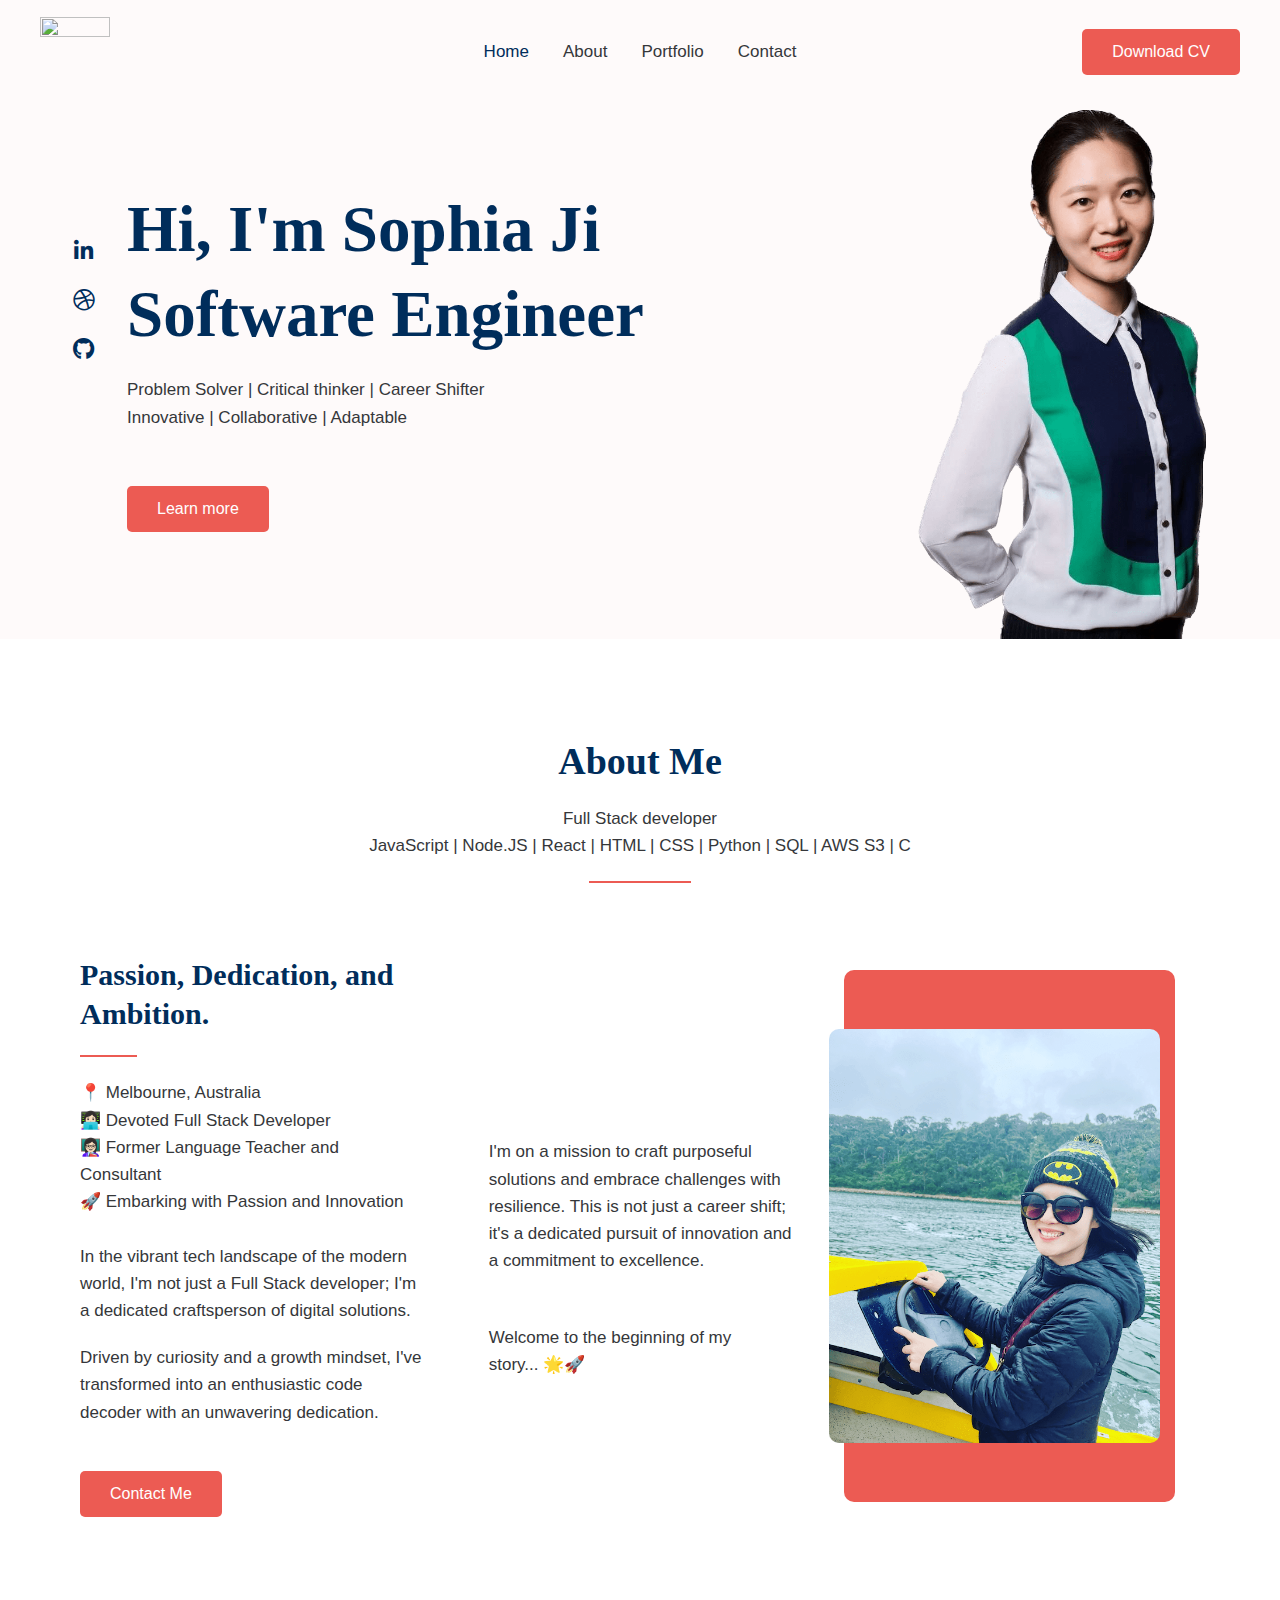
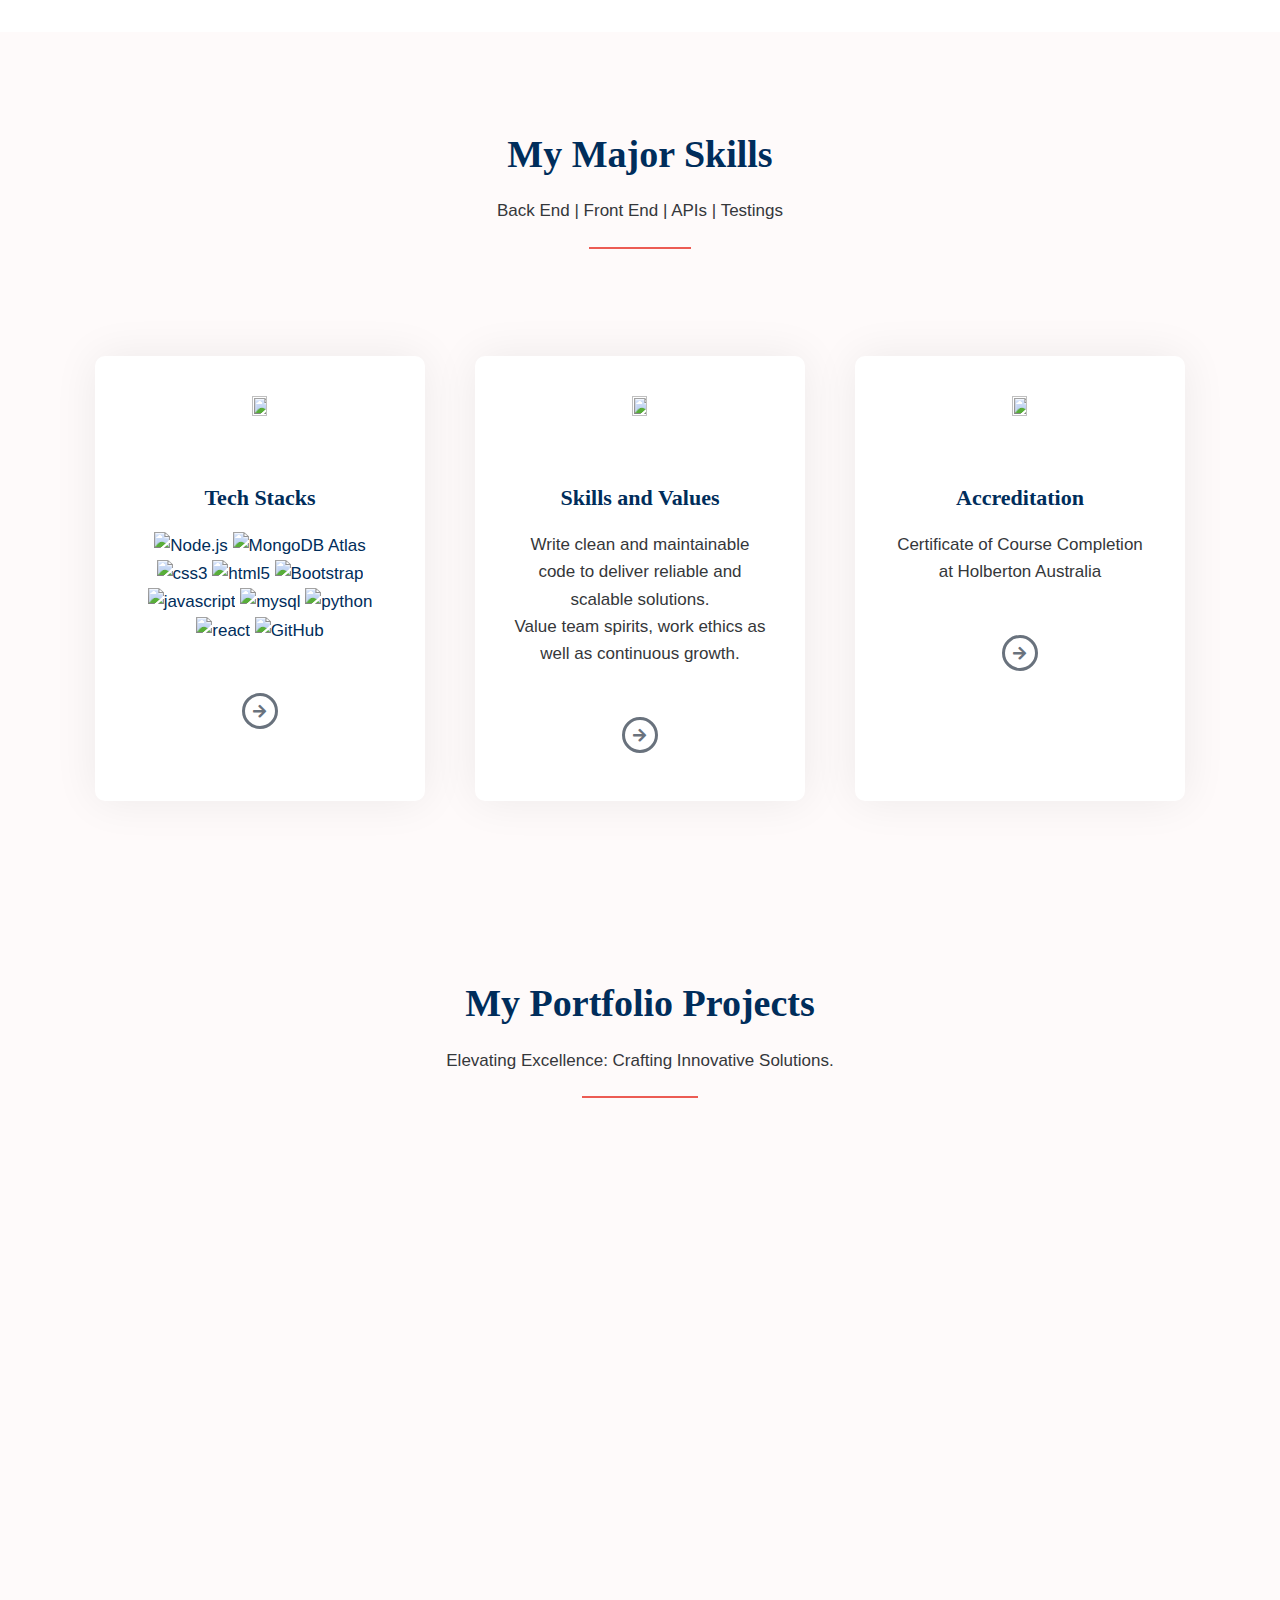
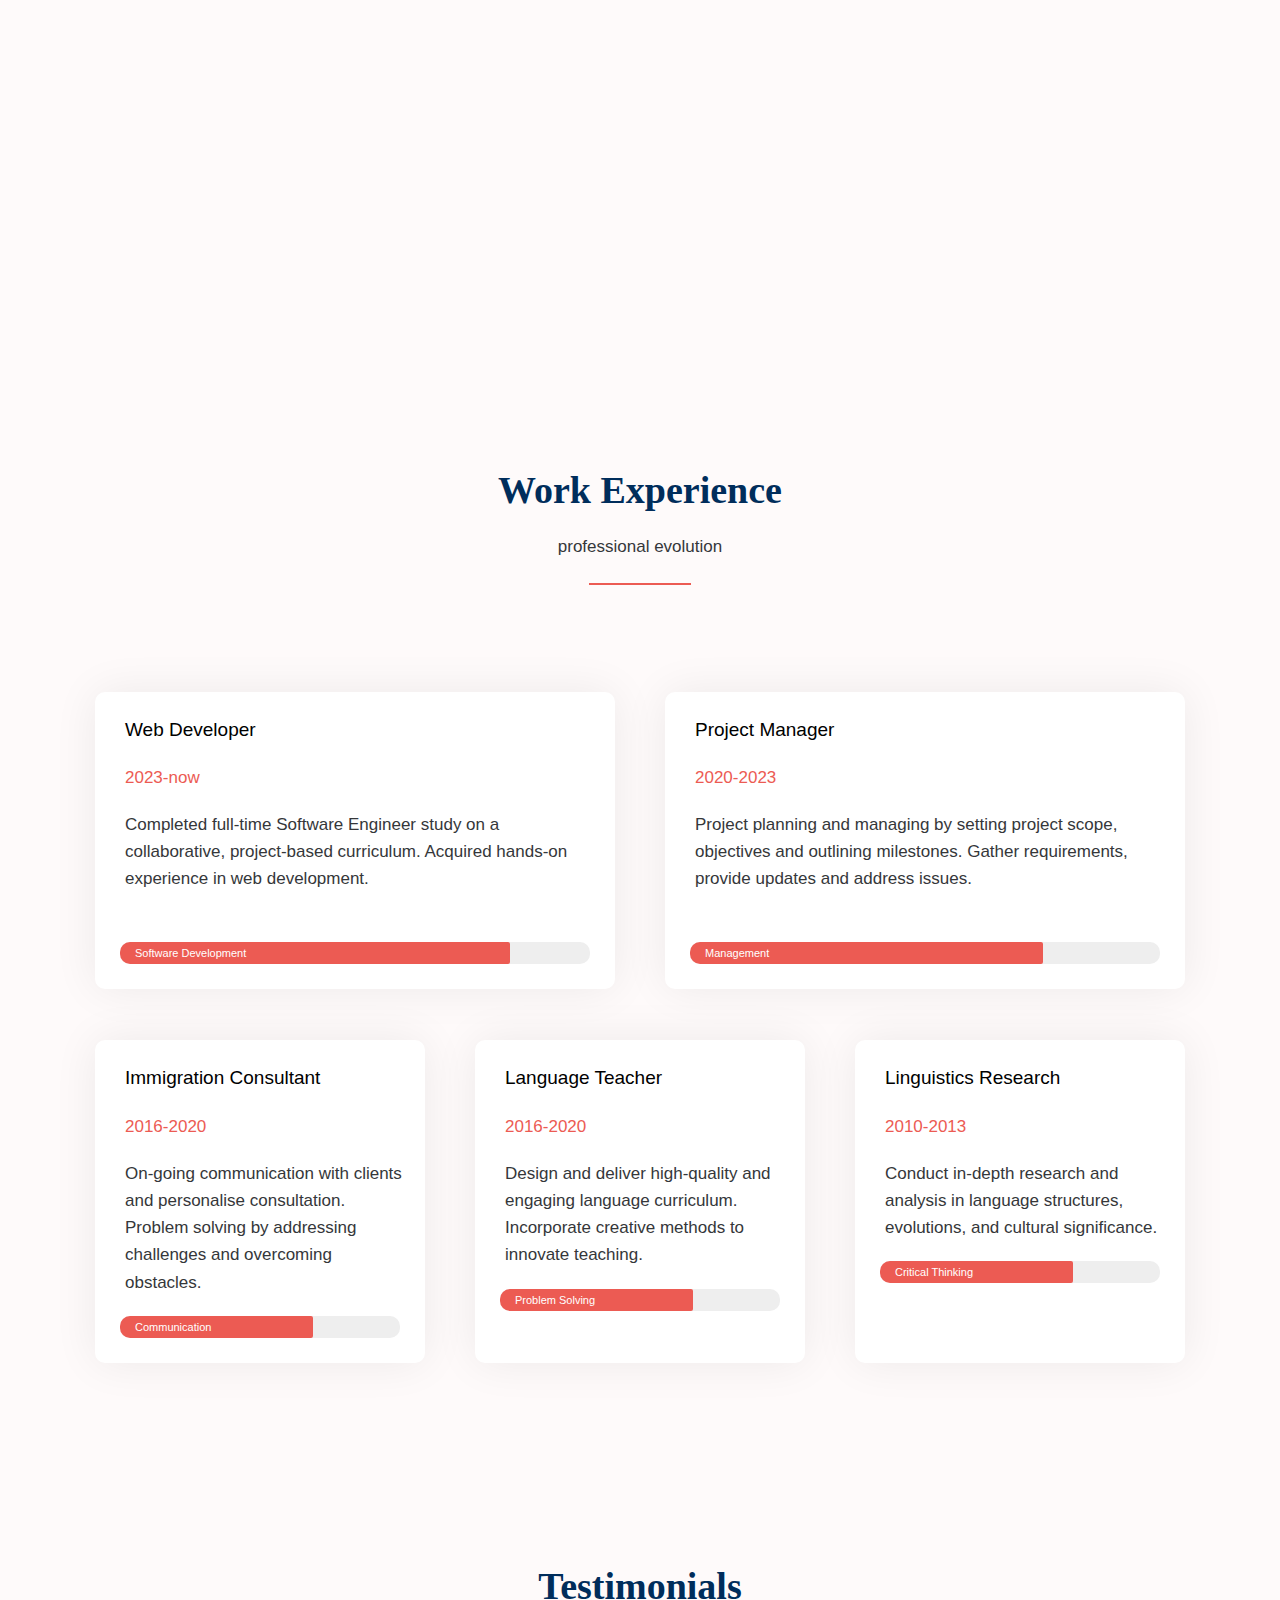
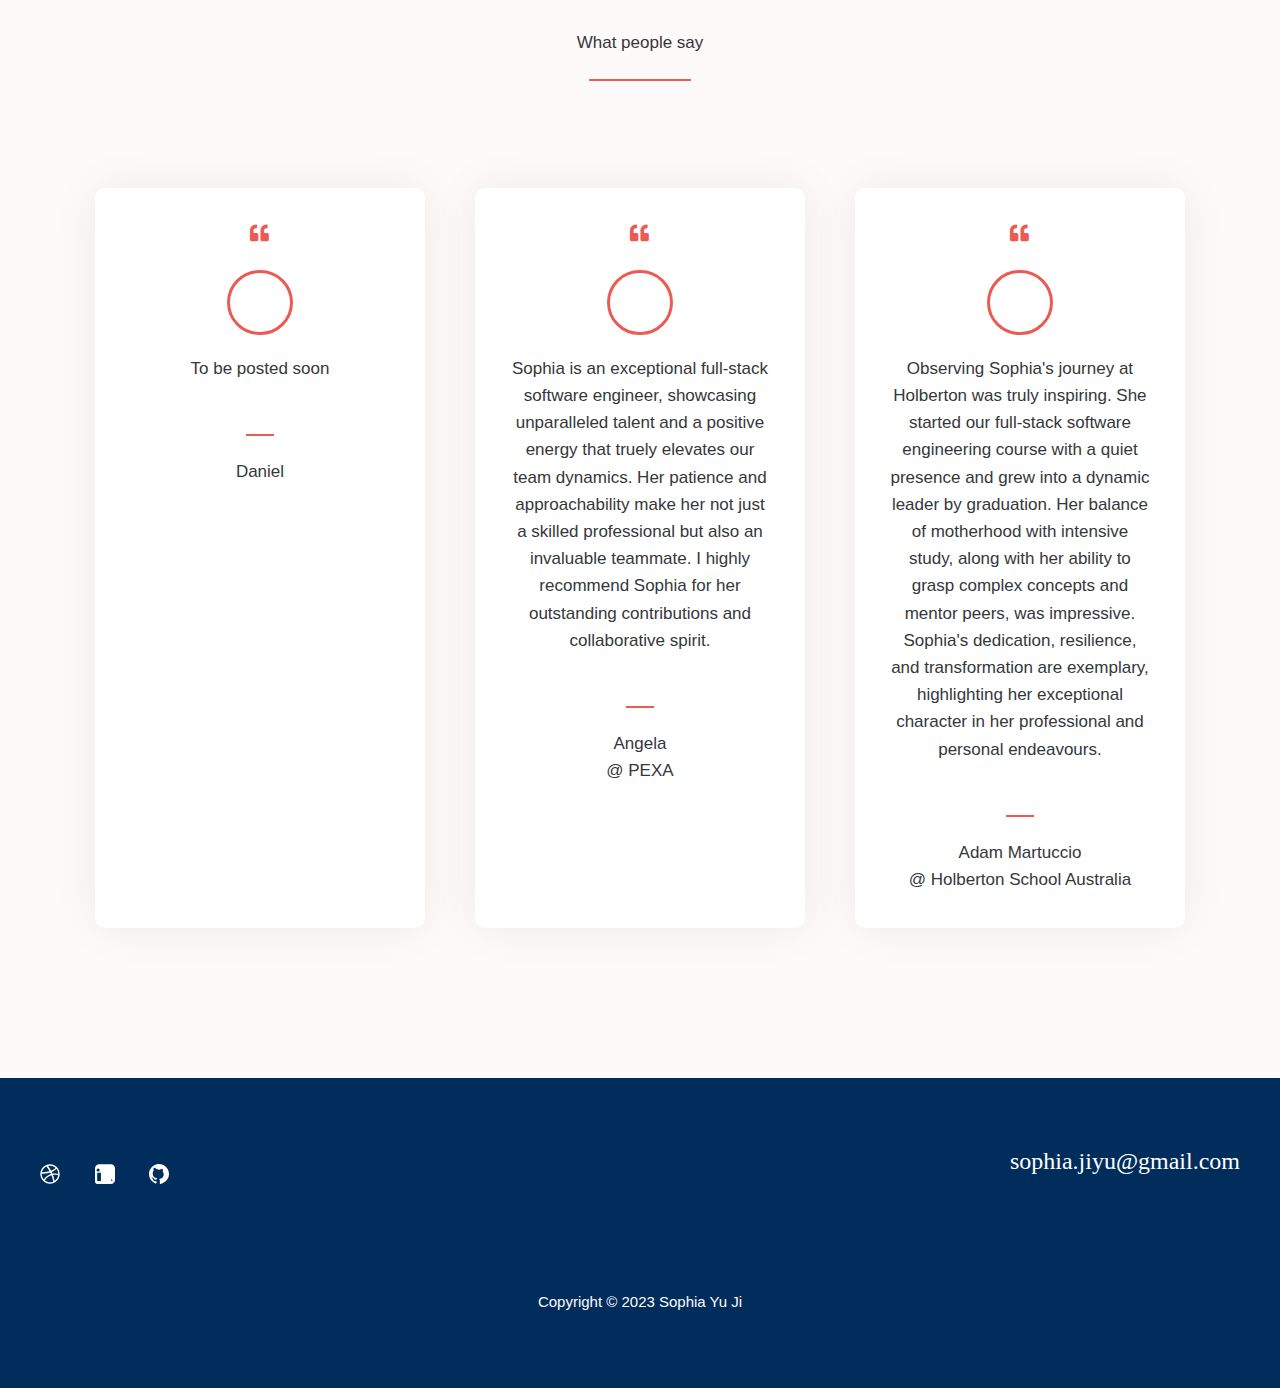
==== commit 156bc92c: "update testimonial" ====
--- a/index.html
+++ b/index.html
@@ -5558,7 +5558,7 @@
                             >
                               <div class="elementor-widget-container">
                                 <p>
-                                  To be posted soon
+                                  Sophia is an exceptional full-stack software engineer, showcasing unparalleled talent and a positive energy that truely elevates our team dynamics. Her patience and approachability make her not just a skilled professional but also an invaluable teammate. I highly recommend Sophia for her outstanding contributions and collaborative spirit.
                                 </p>
                               </div>
                             </div>
@@ -5584,7 +5584,7 @@
                               <div class="elementor-widget-container">
                                 <span
                                   class="elementor-heading-title elementor-size-default"
-                                  >Angela</span
+                                  >Angela <br>@ PEXA </span
                                 >
                               </div>
                             </div>
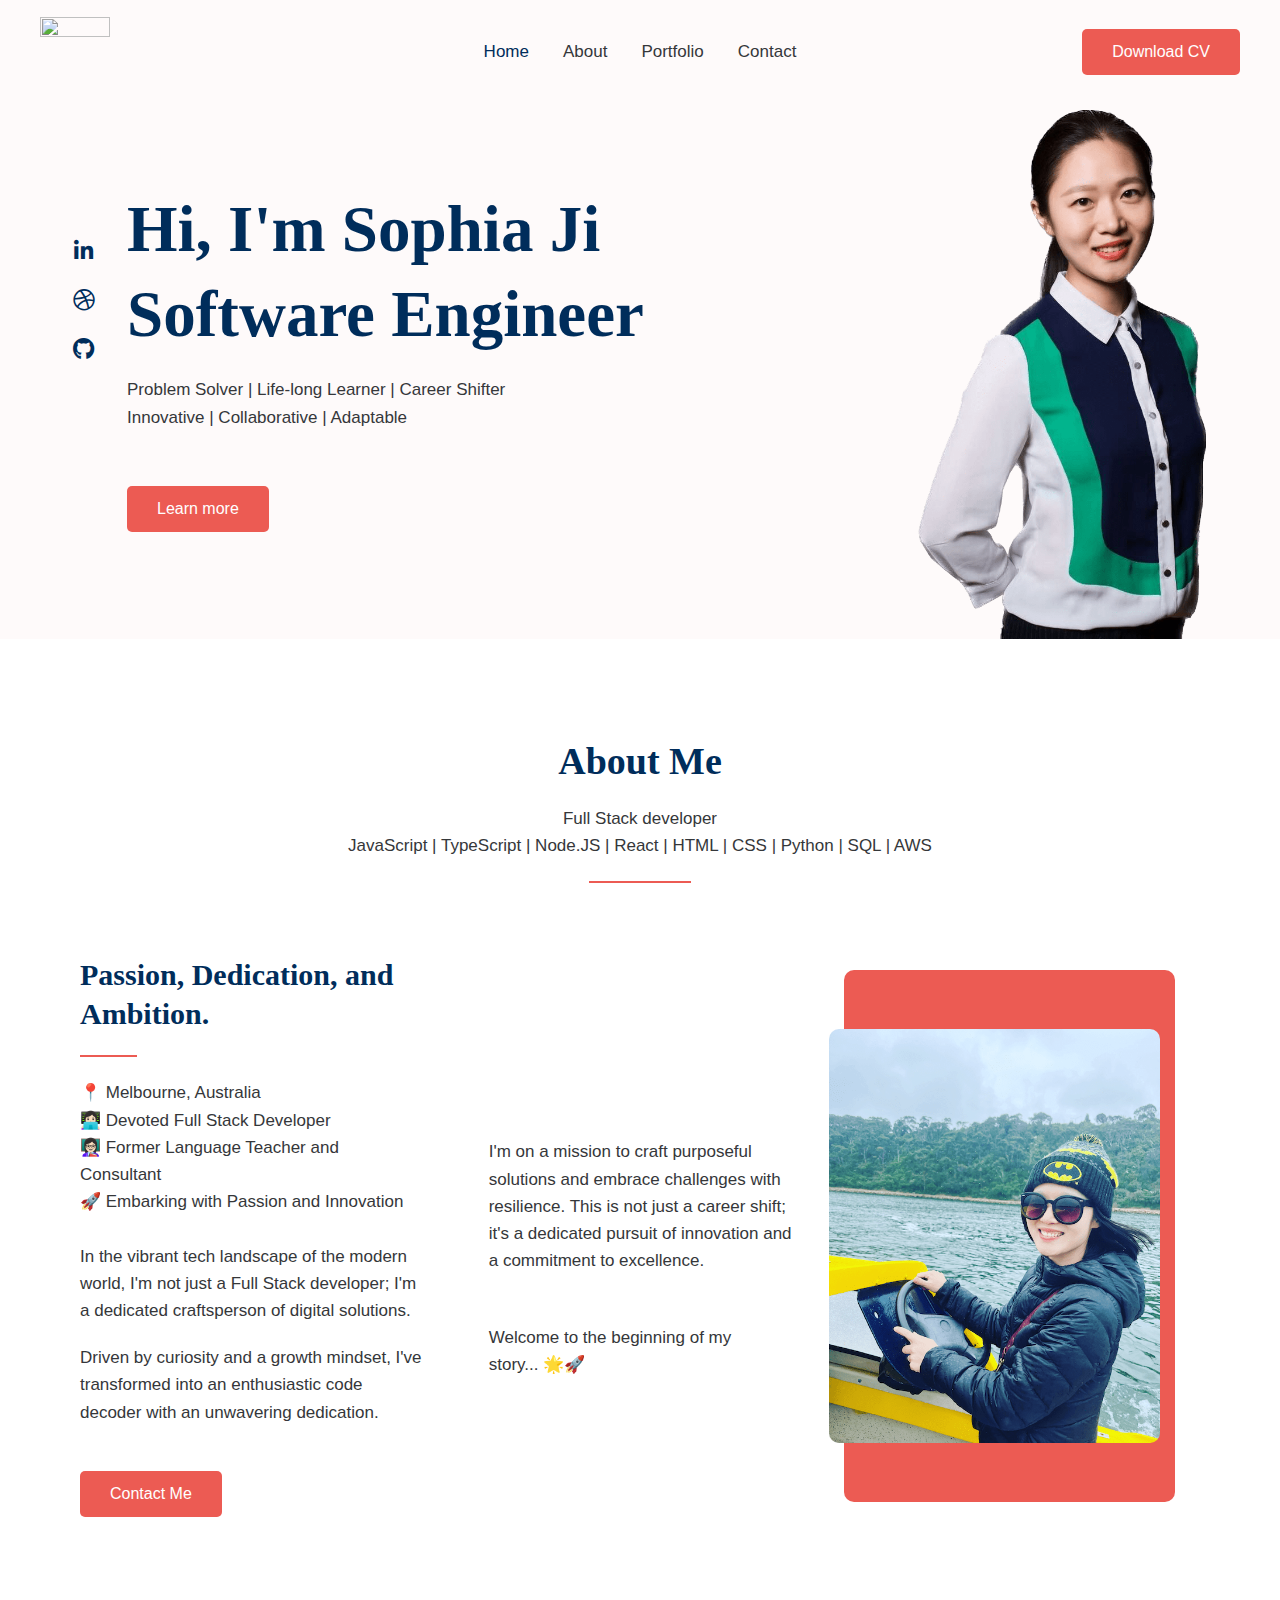
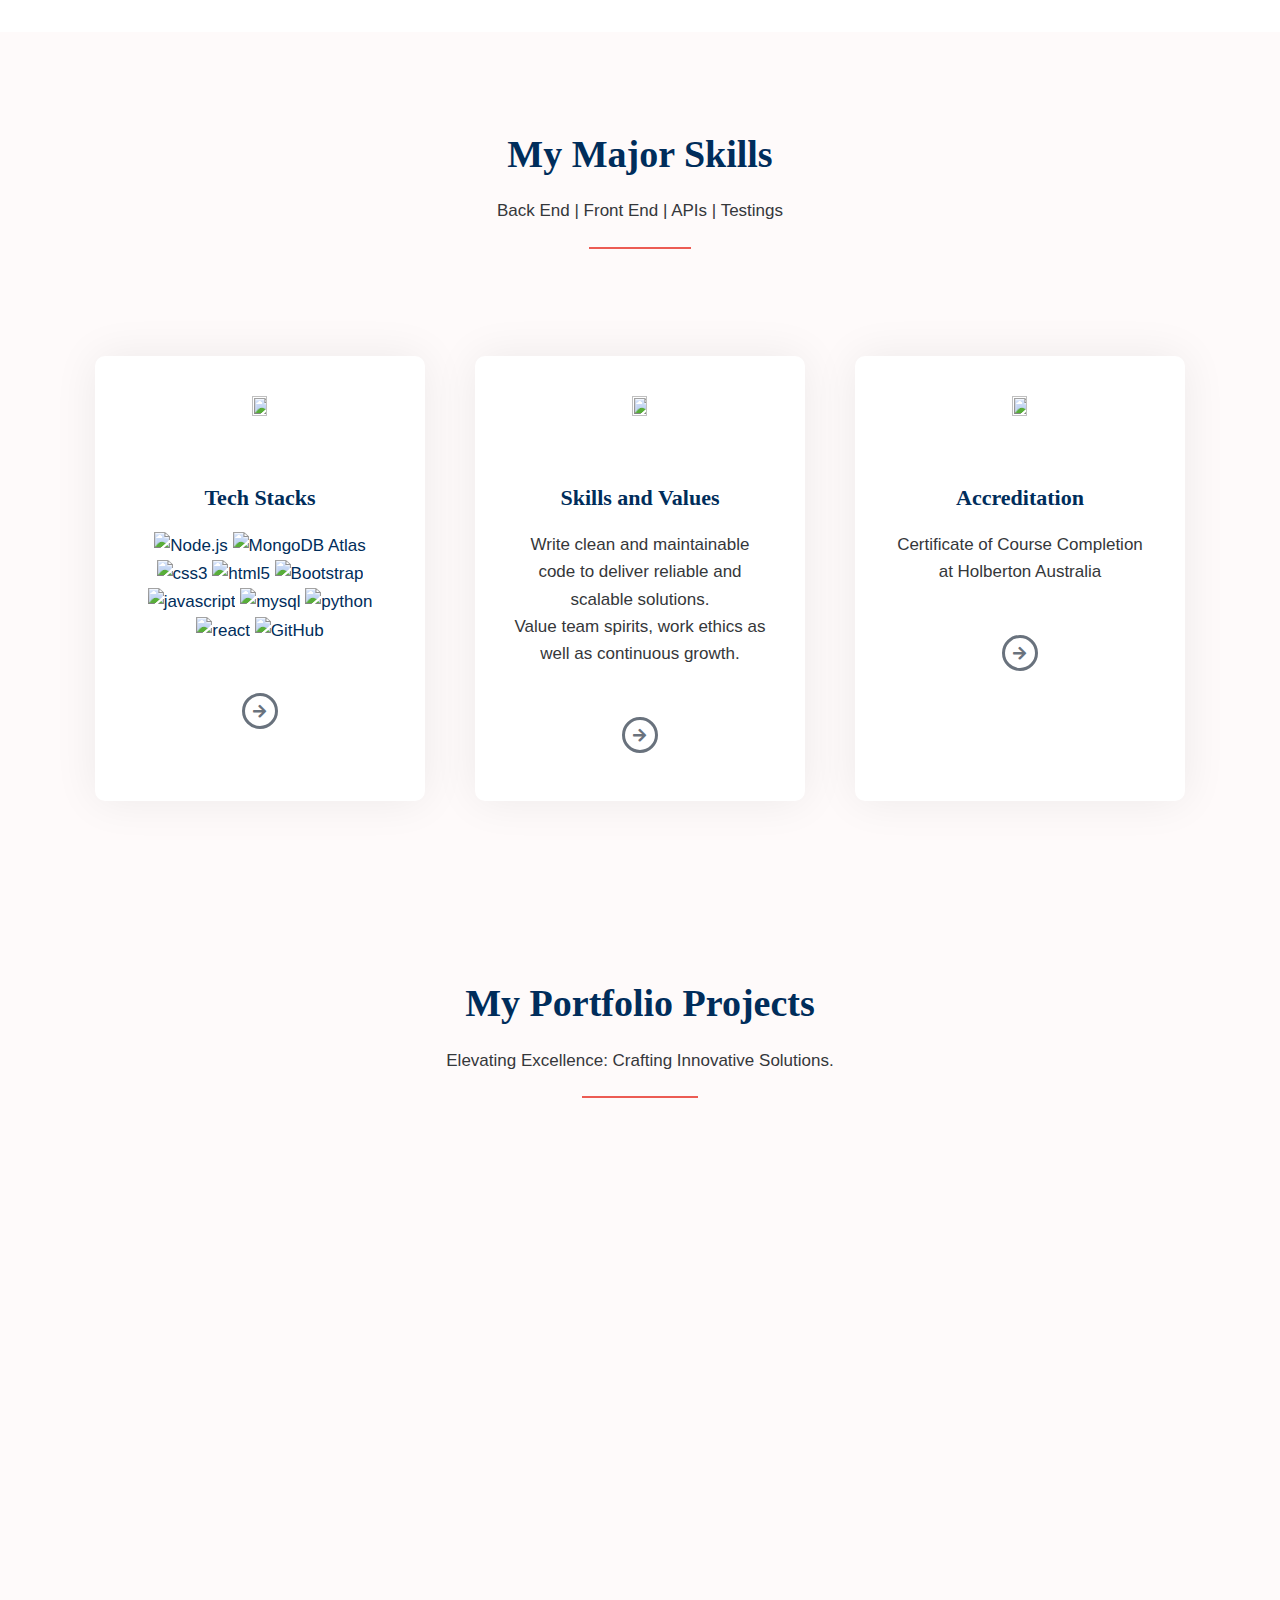
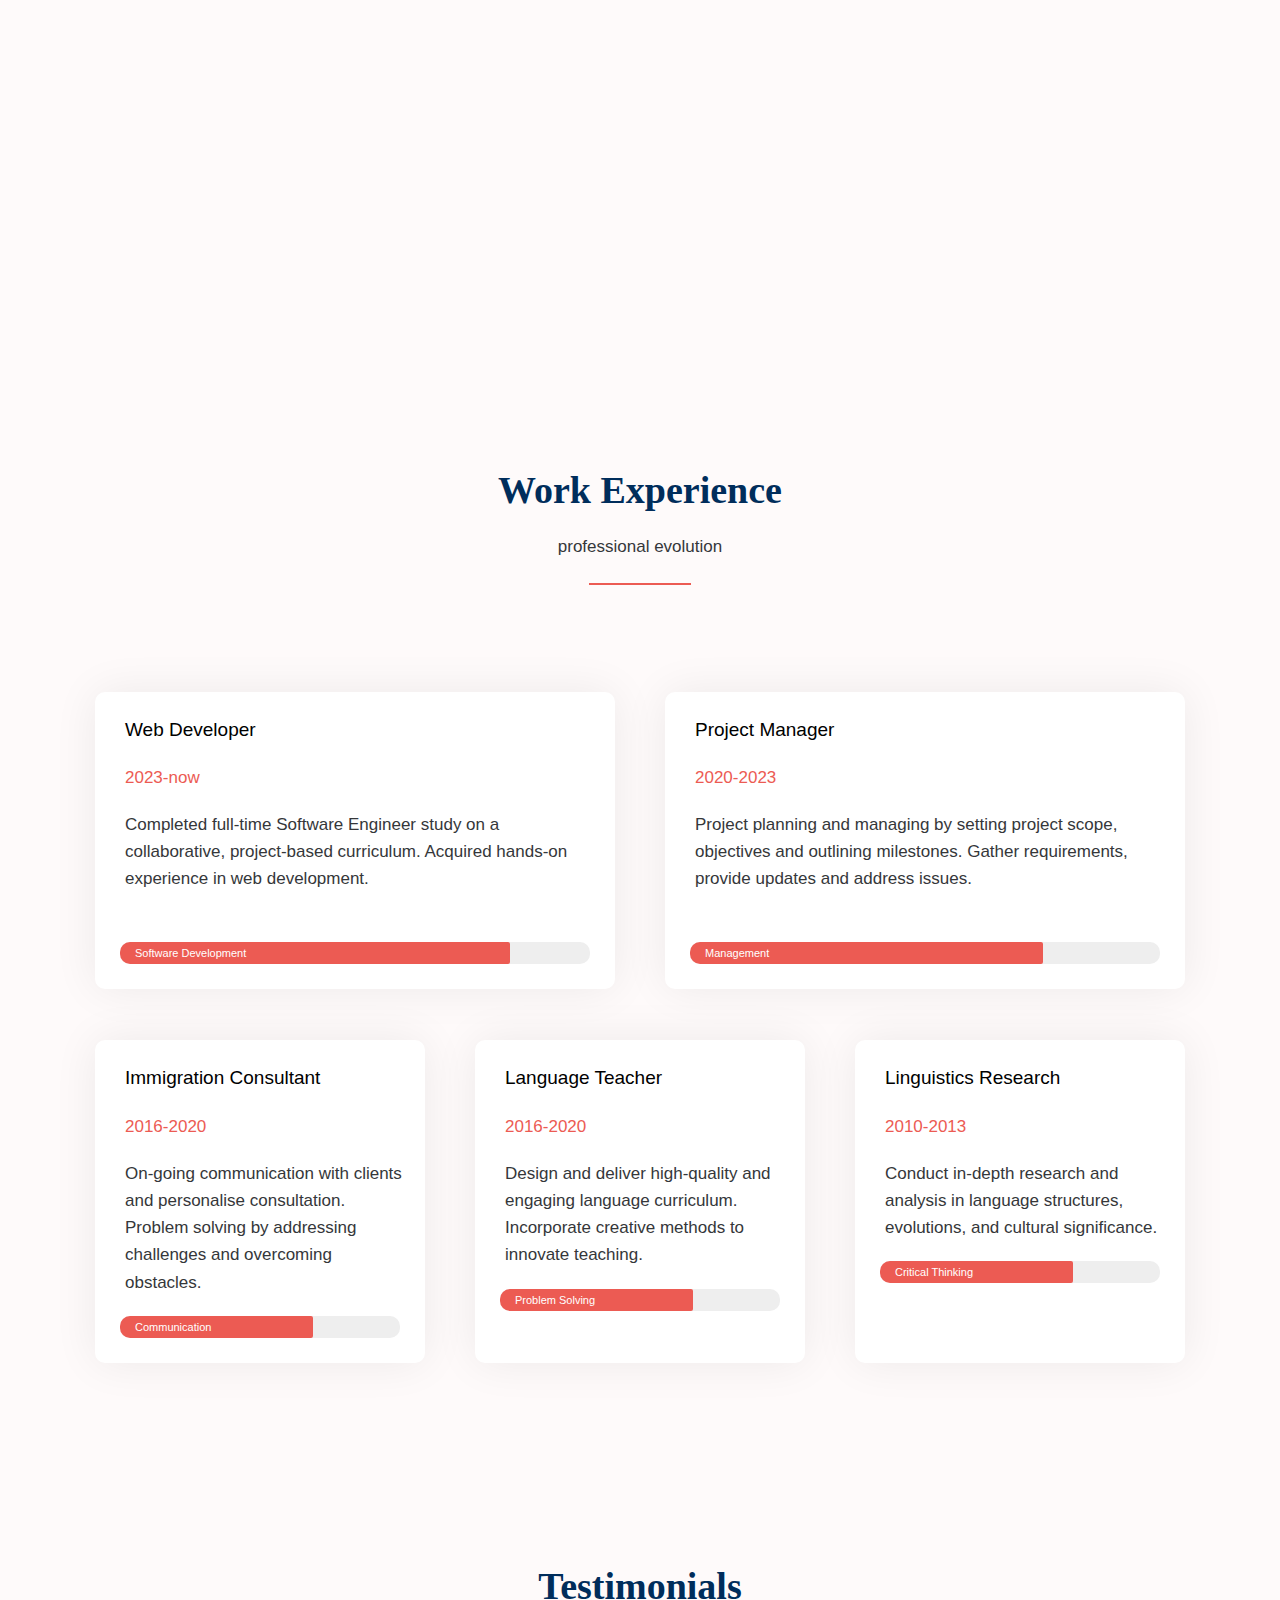
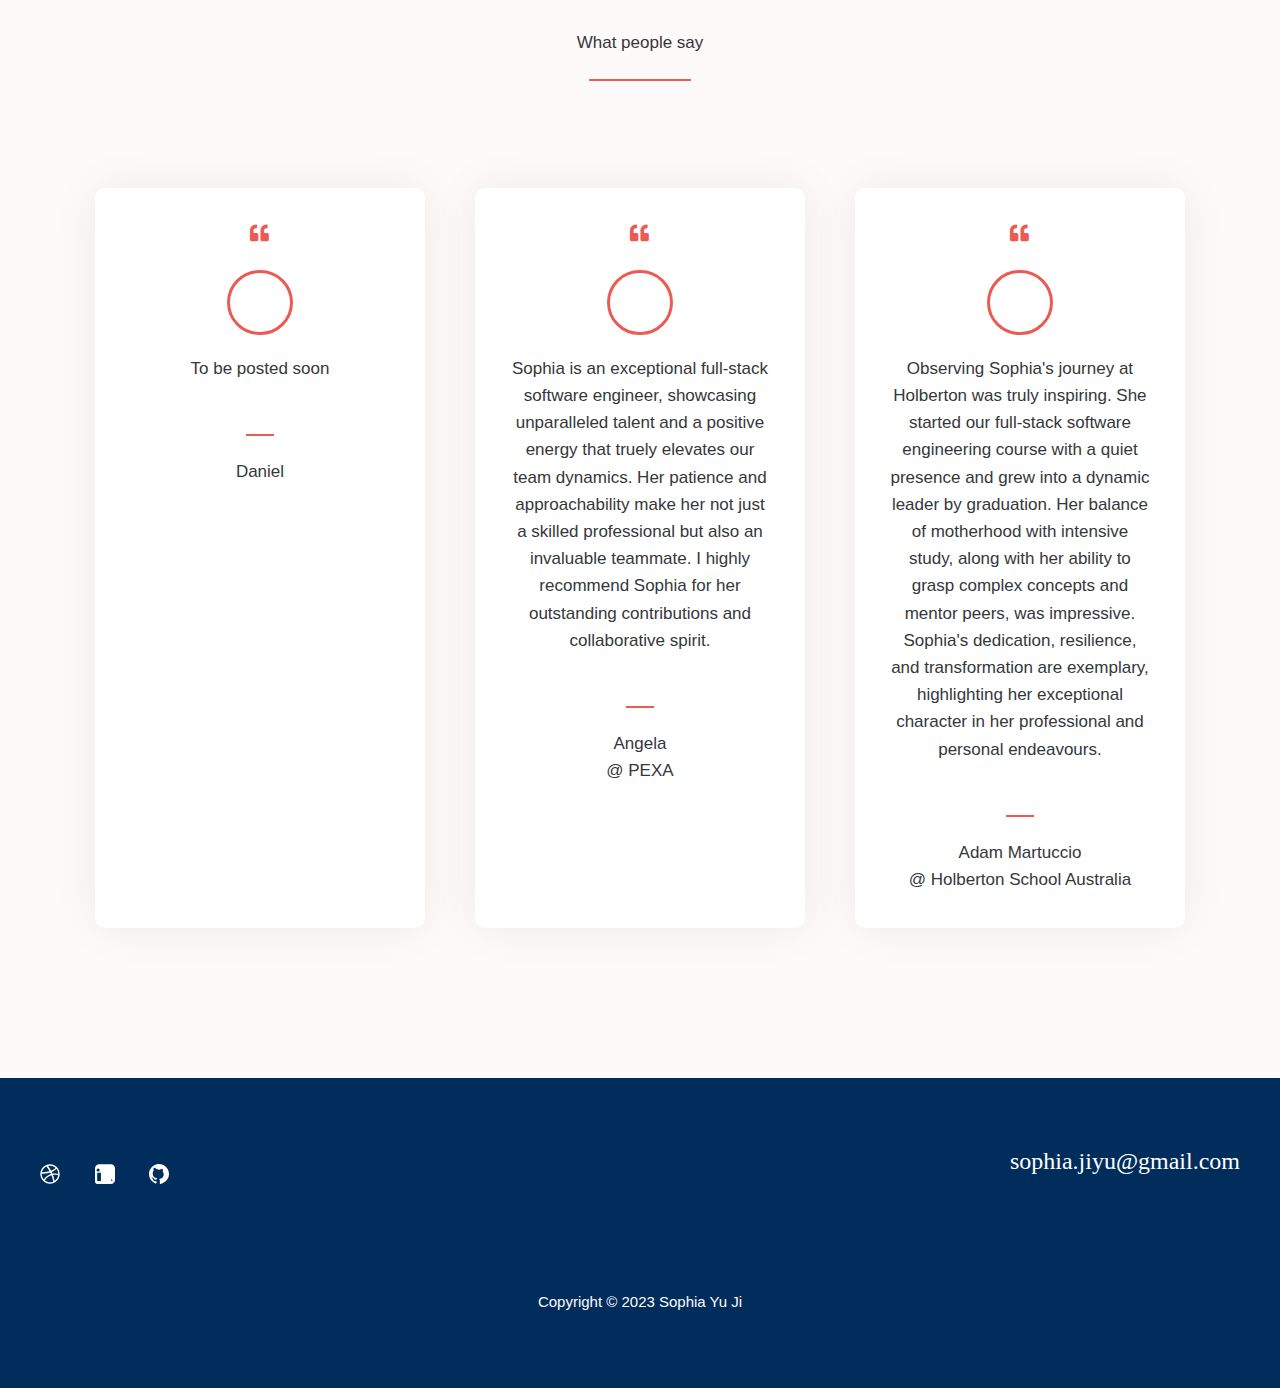
==== commit bdd1771d: "update accredidation link" ====
--- a/index.html
+++ b/index.html
@@ -4147,7 +4147,7 @@
                       data-widget_type="text-editor.default"
                     >
                       <div class="elementor-widget-container">
-                        Problem Solver | Critical thinker | Career Shifter
+                        Problem Solver | Life-long Learner | Career Shifter
                         <br />
                         Innovative | Collaborative | Adaptable
                       </div>
@@ -4244,8 +4244,8 @@
                     >
                       <div class="elementor-widget-container">
                         Full Stack developer<br />
-                        JavaScript | Node.JS | React | HTML | CSS | Python | SQL
-                        | AWS S3 | C
+                        JavaScript | TypeScript | Node.JS | React | HTML | CSS | Python | SQL
+                        | AWS
                       </div>
                     </div>
                     <div
@@ -4726,7 +4726,7 @@
                                 <div class="elementor-icon-wrapper">
                                   <a
                                     class="elementor-icon"
-                                    href="https://github.com/YuJi-2023"
+                                    href="./New/assets/Holberton_certificate.pdf"
                                   >
                                     <i
                                       aria-hidden="true"
@@ -4854,7 +4854,7 @@
                             </a>                          
                             </div>
                             <div class="swiper-slide">
-                              <a href="https://sophia-learn-react.s3.ap-southeast-2.amazonaws.com/index.html" target="_blank">
+                              <a href="https://kids-know.s3.ap-southeast-2.amazonaws.com/index.html" target="_blank">
                               <figure class="swiper-slide-inner">
                                 <img
                                   decoding="async"
@@ -4878,7 +4878,7 @@
                             </a>
                             </div>
                             <div class="swiper-slide">
-                              <a href="https://github.com/BryanField15/holbertonschool-simple_shell" target="_blank">
+                              <a href="https://github.com/YuJi-2023/holbertonschool-simple_shell" target="_blank">
                               <figure class="swiper-slide-inner">
                                 <img
                                   decoding="async"
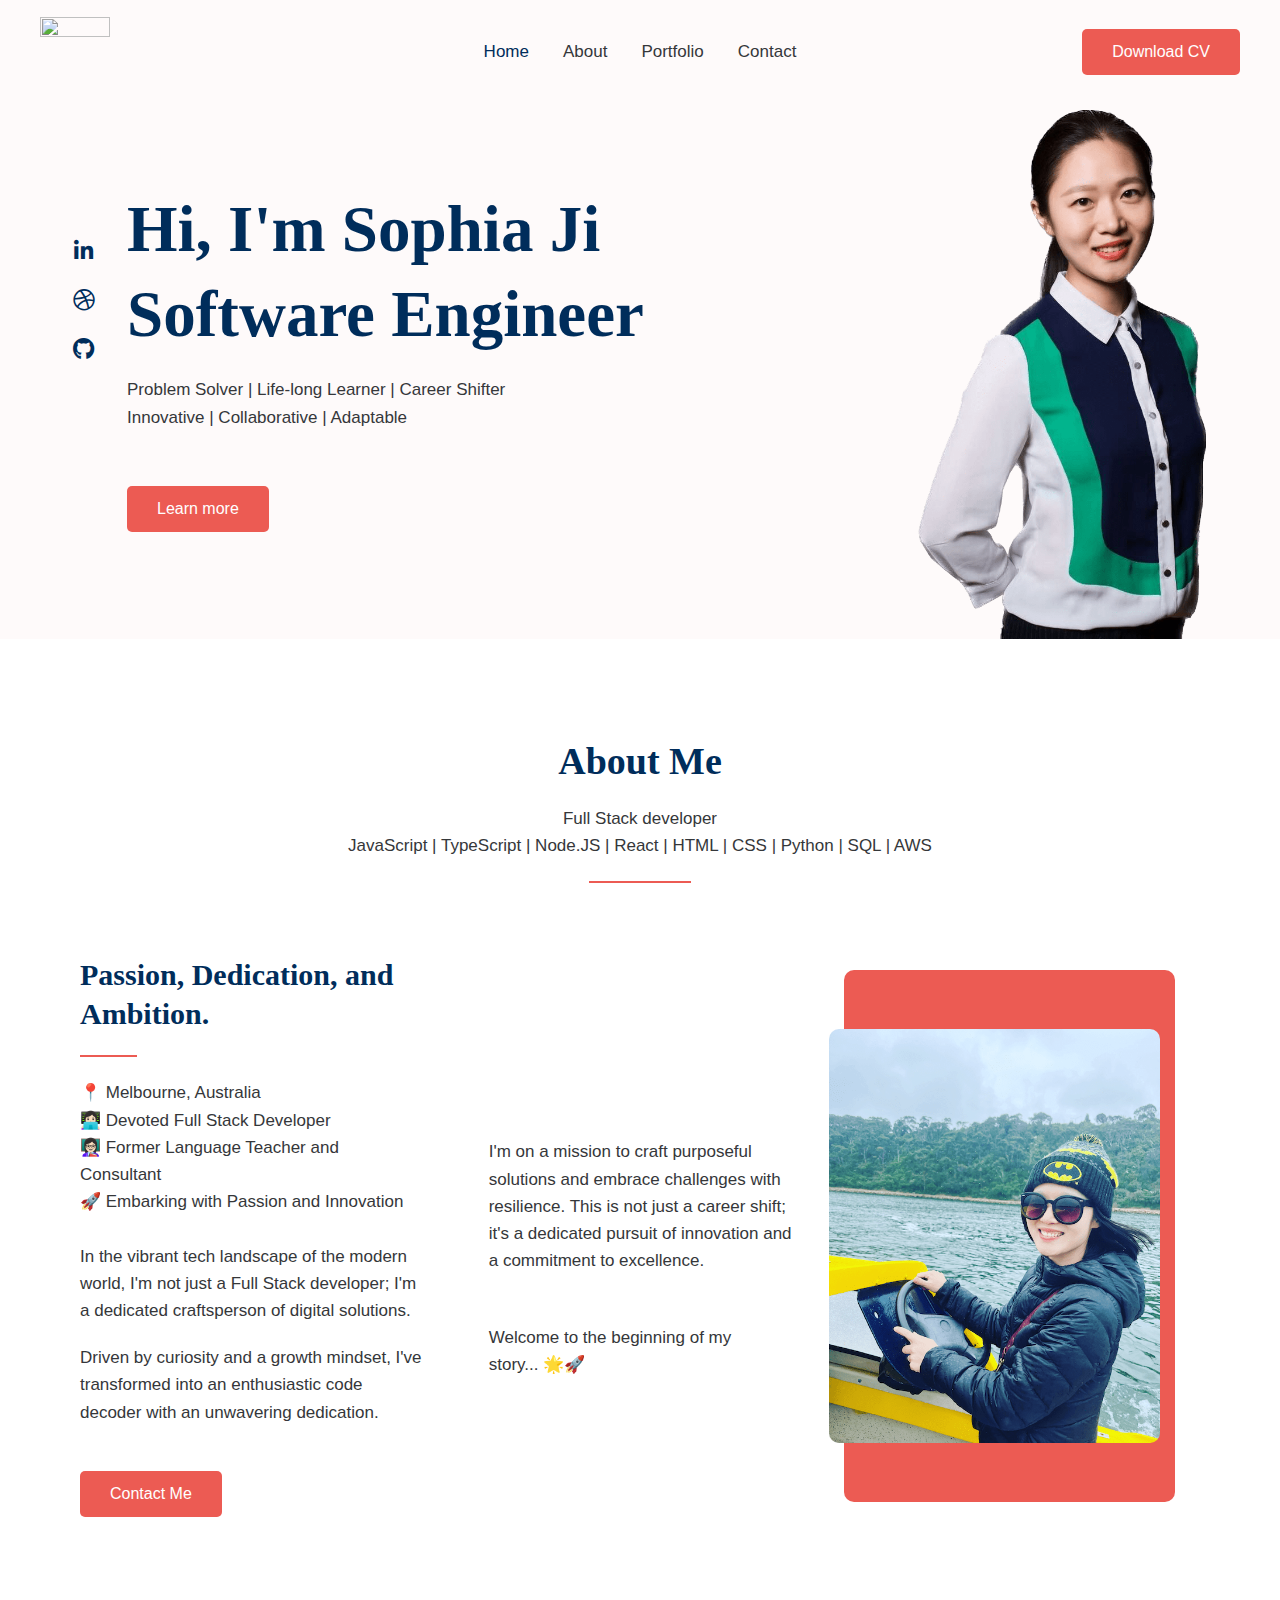
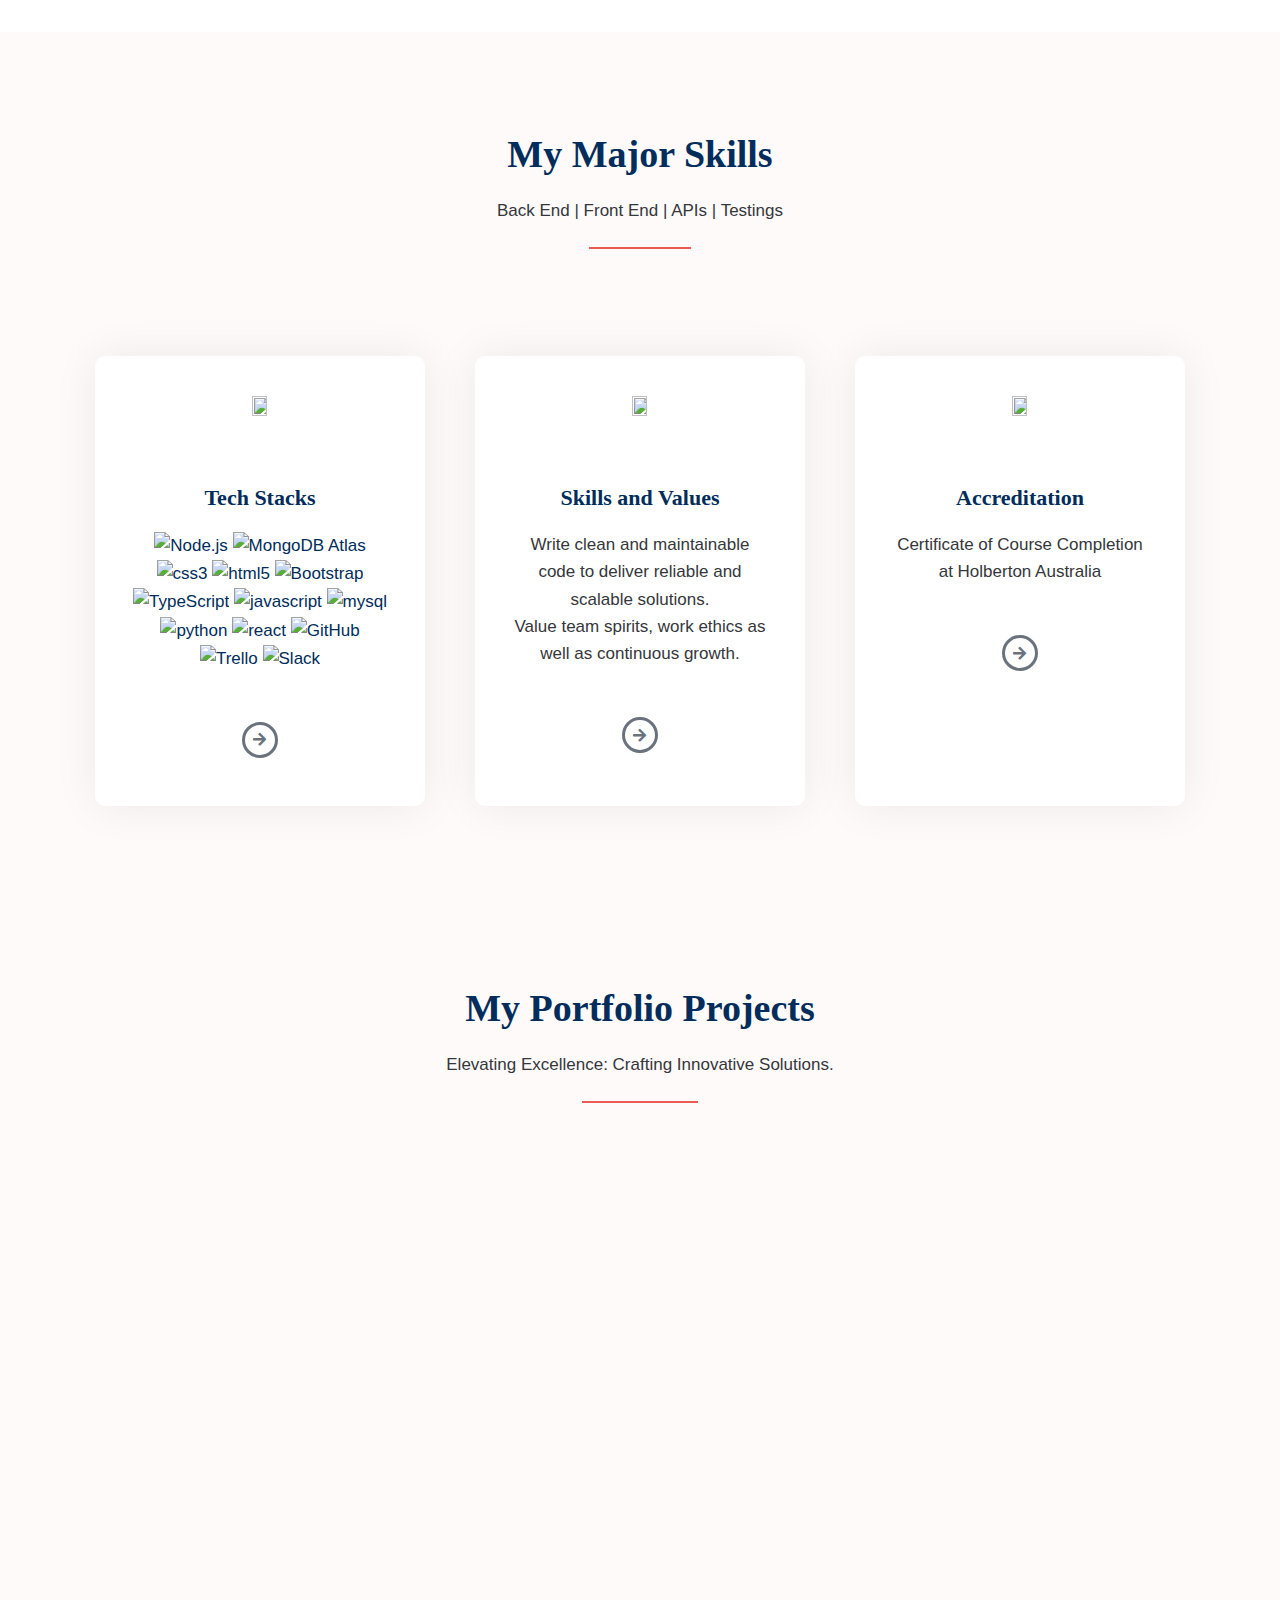
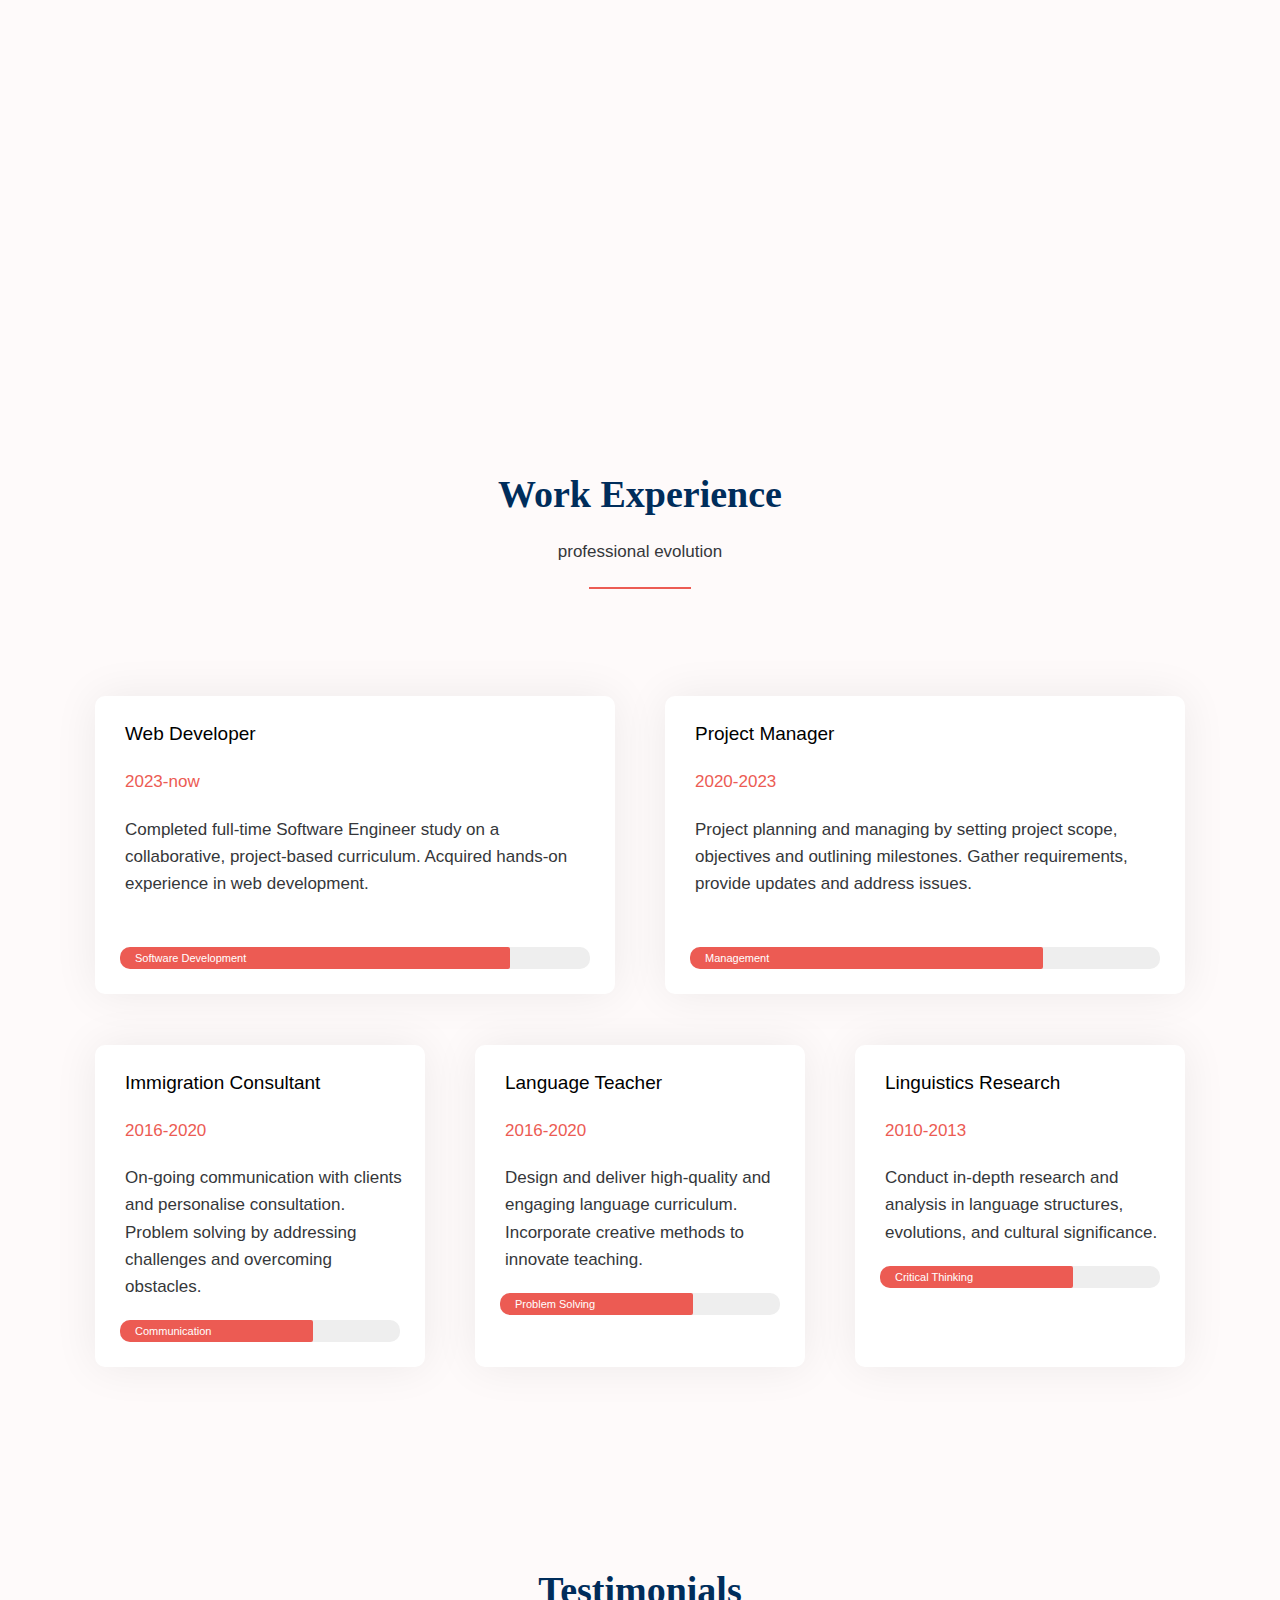
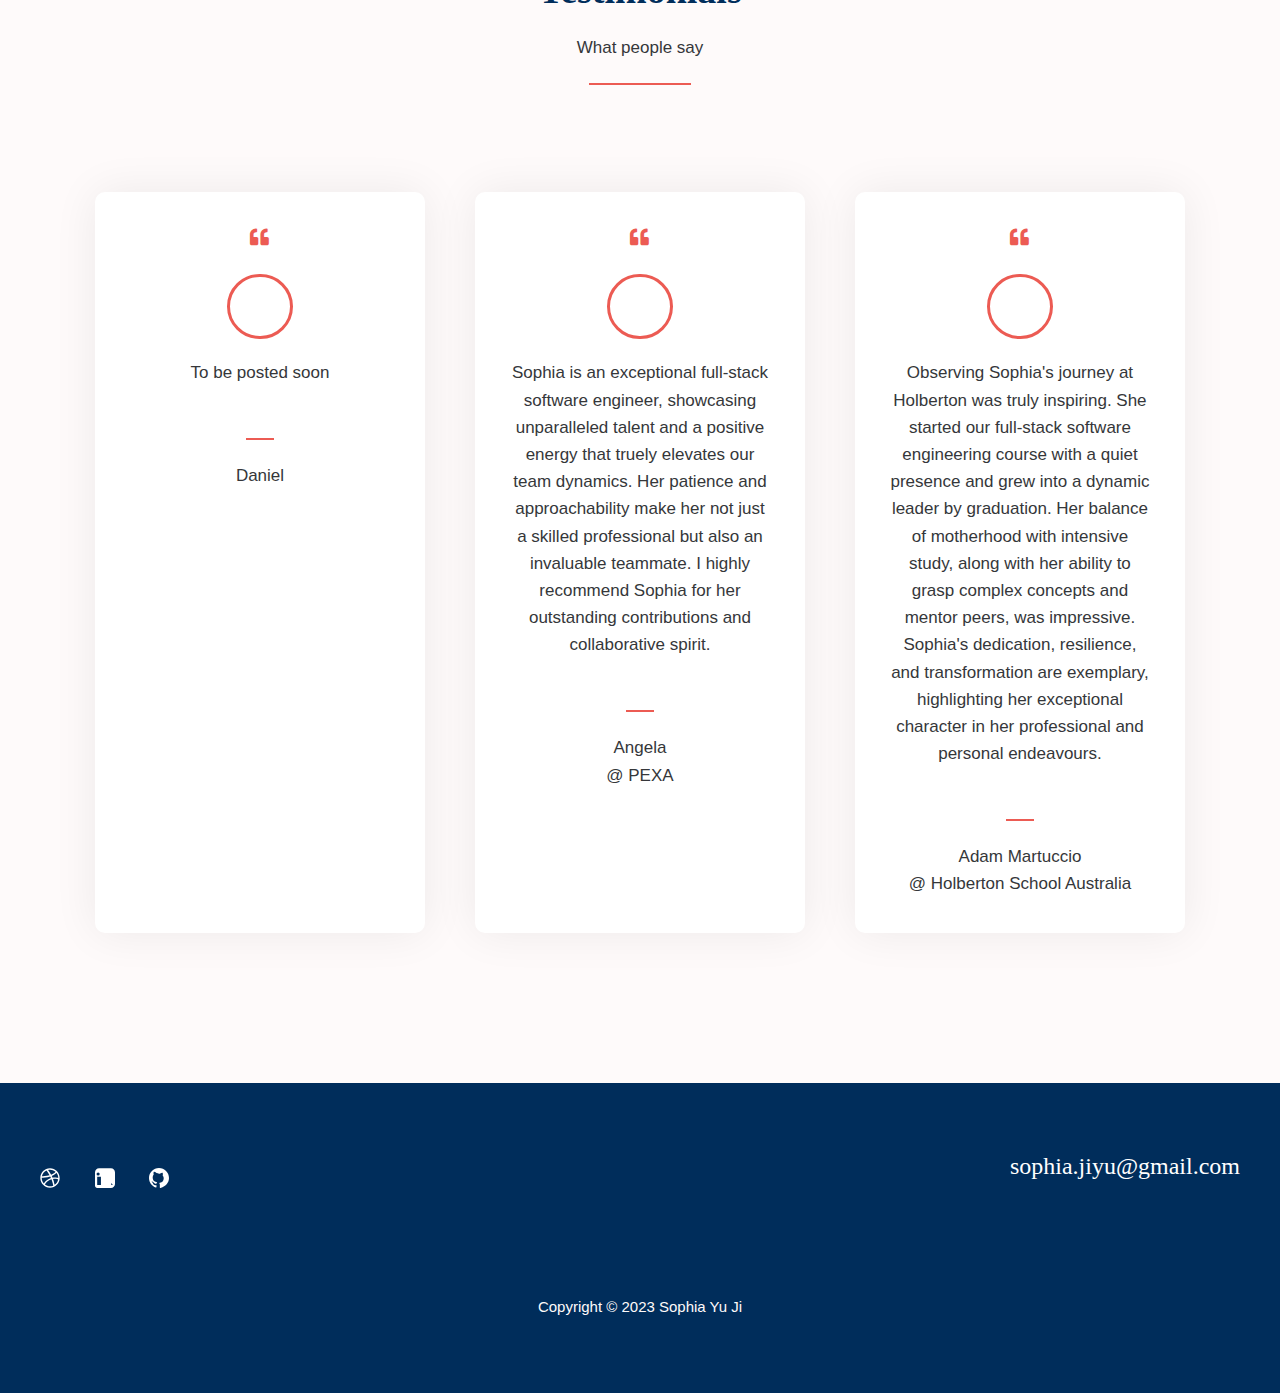
==== commit 0ed096f3: "update tech stacks contents" ====
--- a/index.html
+++ b/index.html
@@ -4538,20 +4538,29 @@
                               data-widget_type="text-editor.default"
                             >
                               <div class="elementor-widget-container">
-                                <p>
-                                  
+                                <p>                     
                                   <a href="https://nodejs.org/" target="_blank" rel="noreferrer">
                                     <img src="https://raw.githubusercontent.com/devicons/devicon/master/icons/nodejs/nodejs-original-wordmark.svg" alt="Node.js" width="40" height="40"/>
-                                  </a> <a href="https://www.mongodb.com/cloud/atlas" target="_blank" rel="noreferrer">
+                                  </a> 
+                                  <a href="https://www.mongodb.com/cloud/atlas" target="_blank" rel="noreferrer">
                                     <img src="https://raw.githubusercontent.com/devicons/devicon/master/icons/mongodb/mongodb-original-wordmark.svg" alt="MongoDB Atlas" width="40" height="40"/>
                                   </a>
                                   <a href="https://www.w3schools.com/css/" target="_blank" rel="noreferrer"> <img src="https://raw.githubusercontent.com/devicons/devicon/master/icons/css3/css3-original-wordmark.svg" alt="css3" width="40" height="40"/> </a> <a href="https://www.w3.org/html/" target="_blank" rel="noreferrer"> <img src="https://raw.githubusercontent.com/devicons/devicon/master/icons/html5/html5-original-wordmark.svg" alt="html5" width="40" height="40"/> </a> <a href="https://getbootstrap.com/" target="_blank" rel="noreferrer">
                                     <img src="https://raw.githubusercontent.com/devicons/devicon/master/icons/bootstrap/bootstrap-original.svg" alt="Bootstrap" width="40" height="40"/>
                                   </a>
+                                  <a href="https://www.typescriptlang.org/" target="_blank" rel="noreferrer">
+                                    <img src="https://raw.githubusercontent.com/devicons/devicon/master/icons/typescript/typescript-original.svg" alt="TypeScript" width="40" height="40"/>
+                                  </a>
                                    <a href="https://developer.mozilla.org/en-US/docs/Web/JavaScript" target="_blank" rel="noreferrer"> <img src="https://raw.githubusercontent.com/devicons/devicon/master/icons/javascript/javascript-original.svg" alt="javascript" width="40" height="40"/> </a> <a href="https://www.mysql.com/" target="_blank" rel="noreferrer"> <img src="https://raw.githubusercontent.com/devicons/devicon/master/icons/mysql/mysql-original-wordmark.svg" alt="mysql" width="40" height="40"/> </a> <a href="https://www.python.org" target="_blank" rel="noreferrer"> <img src="https://raw.githubusercontent.com/devicons/devicon/master/icons/python/python-original.svg" alt="python" width="40" height="40"/>  
                                     <a href="https://reactjs.org/" target="_blank" rel="noreferrer"> <img src="https://raw.githubusercontent.com/devicons/devicon/master/icons/react/react-original-wordmark.svg" alt="react" width="40" height="40"/> </a><a href="https://github.com/" target="_blank" rel="noreferrer">
                                     <img src="https://raw.githubusercontent.com/devicons/devicon/master/icons/github/github-original-wordmark.svg" alt="GitHub" width="40" height="40"/>
                                   </a>
+                                  <a href="https://trello.com/" target="_blank" rel="noreferrer">
+                                    <img src="https://raw.githubusercontent.com/devicons/devicon/master/icons/trello/trello-plain.svg" alt="Trello" width="40" height="40"/>
+                                  </a>
+                                  <a href="https://slack.com/" target="_blank" rel="noreferrer">
+                                    <img src="https://raw.githubusercontent.com/devicons/devicon/master/icons/slack/slack-original.svg" alt="Slack" width="40" height="40"/>
+                                  </a>                                  
                                 </p>
                               </div>
                             </div>
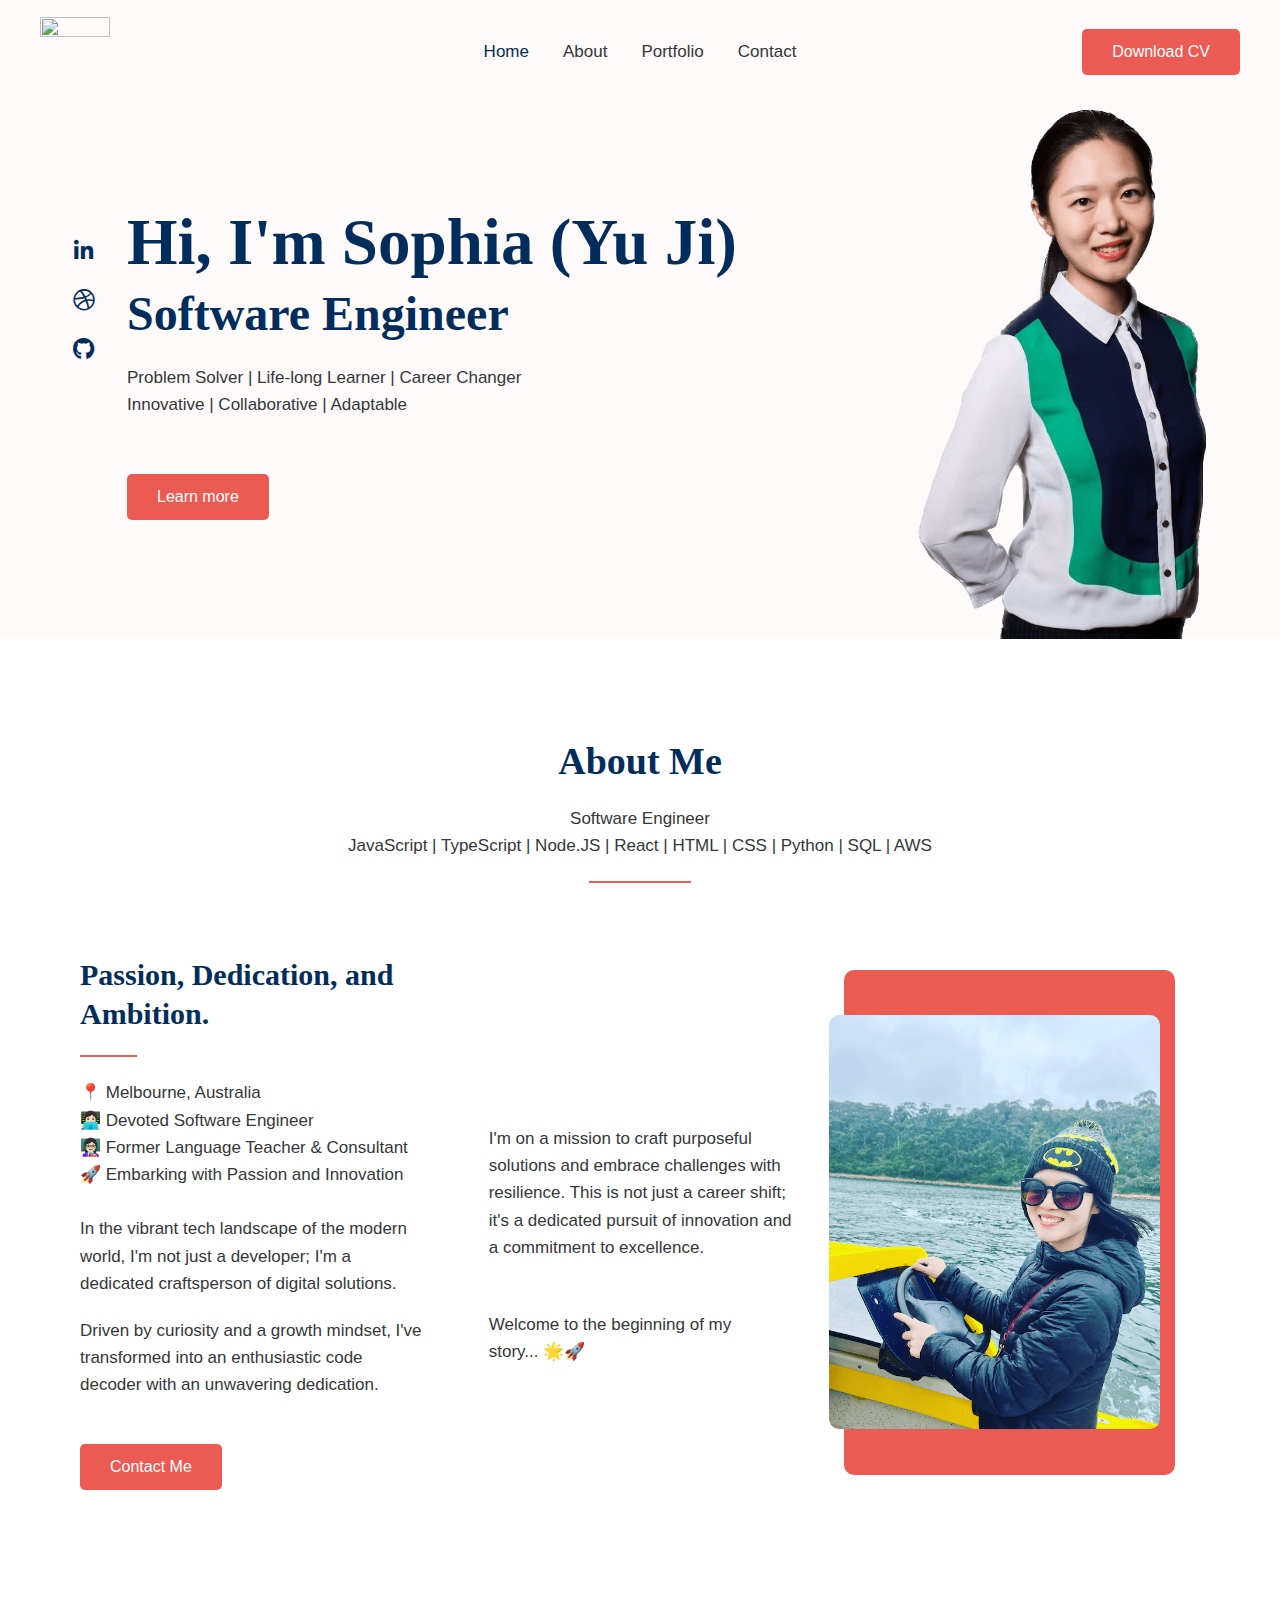
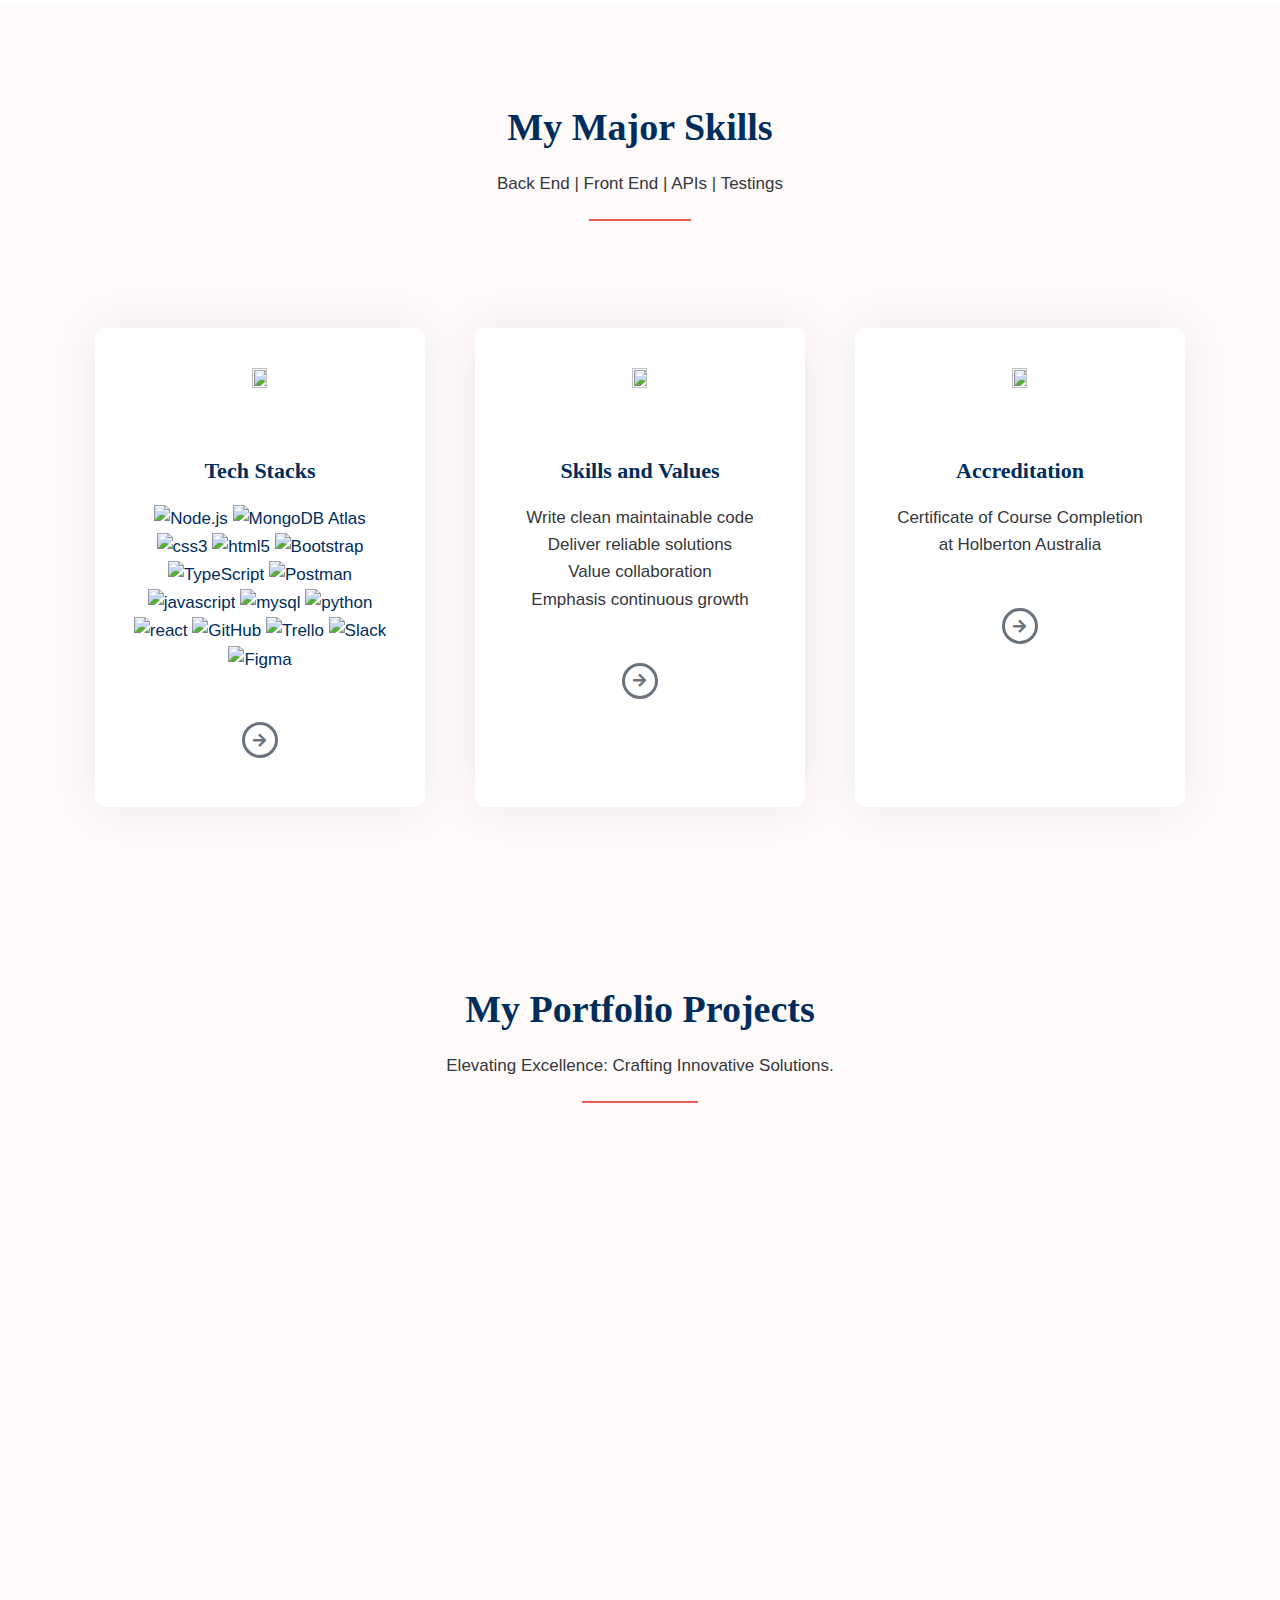
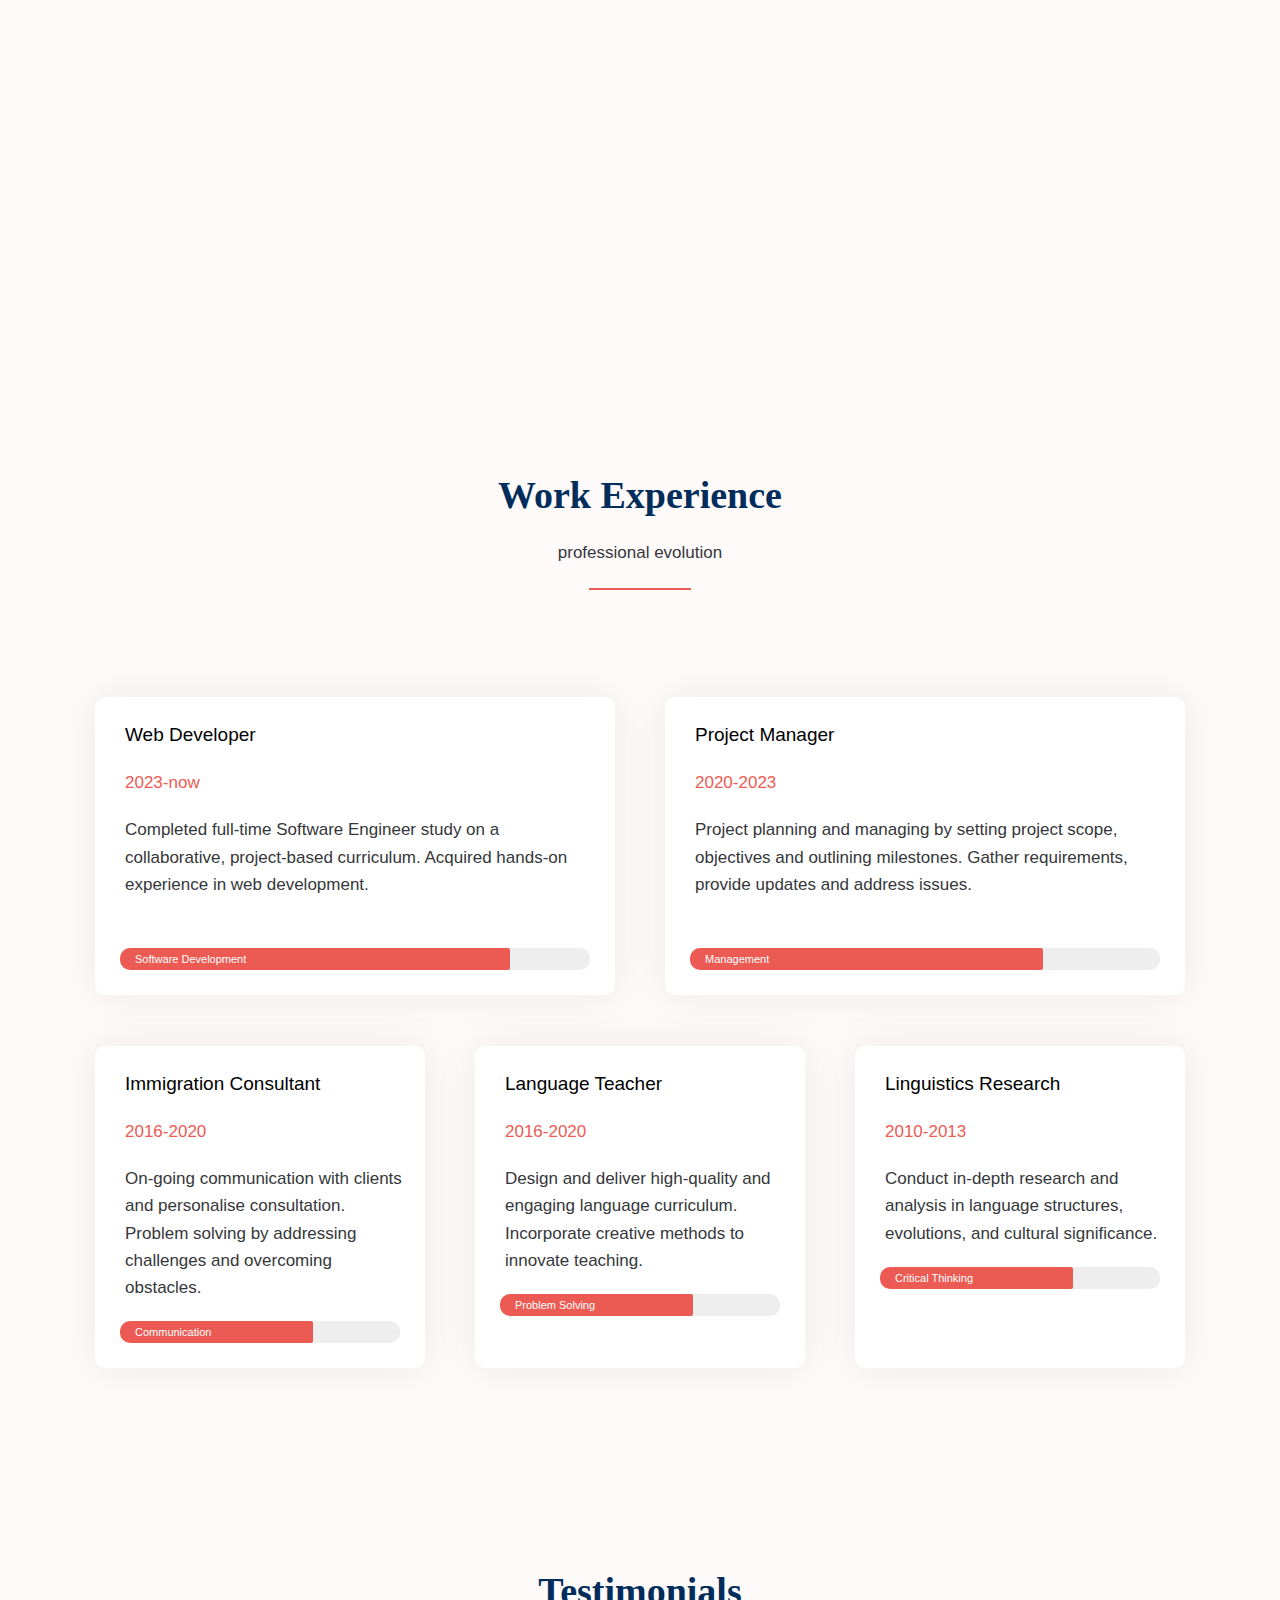
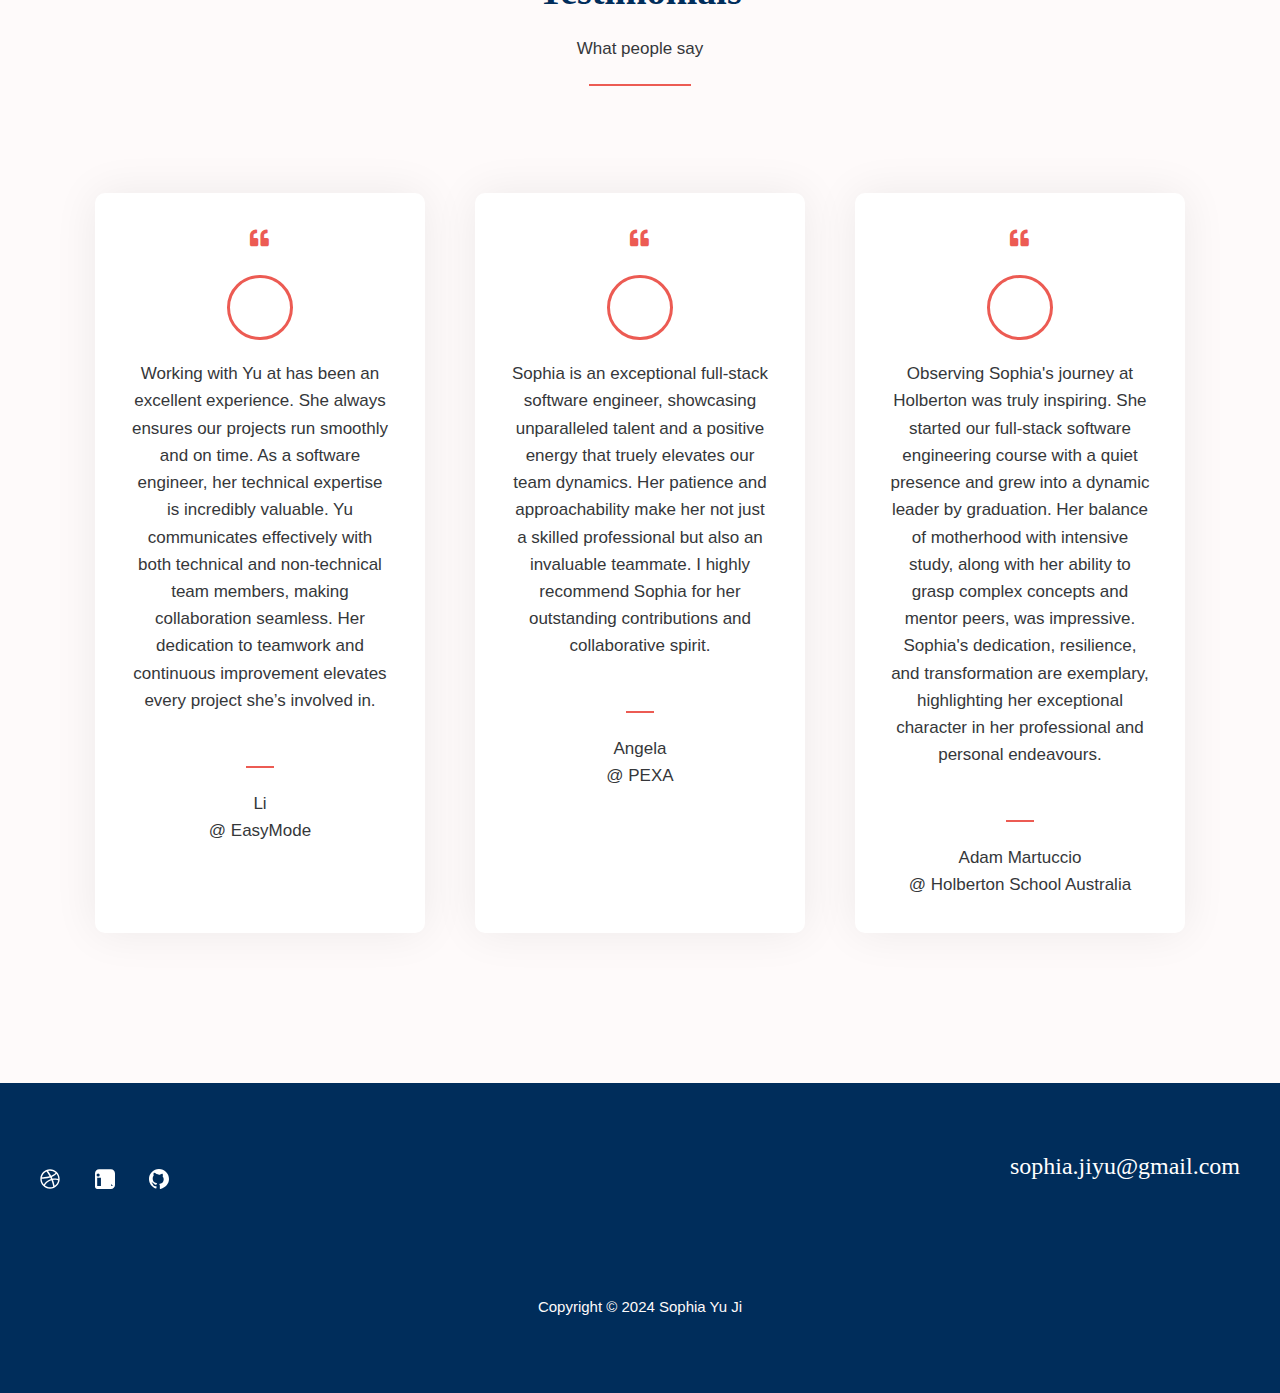
==== commit f8053be7: "update testimonials and copyright" ====
--- a/index.html
+++ b/index.html
@@ -4136,8 +4136,9 @@
                         <h1
                           class="elementor-heading-title elementor-size-default"
                         >
-                          Hi, I'm Sophia Ji <br />Software Engineer
-                        </h1>
+                          Hi, I'm Sophia (Yu Ji) <br /></h1>
+                          <h2>Software Engineer</h2>
+                        
                       </div>
                     </div>
                     <div
@@ -4147,7 +4148,7 @@
                       data-widget_type="text-editor.default"
                     >
                       <div class="elementor-widget-container">
-                        Problem Solver | Life-long Learner | Career Shifter
+                        Problem Solver | Life-long Learner | Career Changer
                         <br />
                         Innovative | Collaborative | Adaptable
                       </div>
@@ -4243,7 +4244,7 @@
                       data-widget_type="text-editor.default"
                     >
                       <div class="elementor-widget-container">
-                        Full Stack developer<br />
+                        Software Engineer<br />
                         JavaScript | TypeScript | Node.JS | React | HTML | CSS | Python | SQL
                         | AWS
                       </div>
@@ -4311,12 +4312,12 @@
                             >
                               <div class="elementor-widget-container">
                                 📍 Melbourne, Australia<br />
-                                👩🏻‍💻 Devoted Full Stack Developer<br />
-                                👩🏻‍🏫 Former Language Teacher and Consultant<br />
+                                👩🏻‍💻 Devoted Software Engineer<br />
+                                👩🏻‍🏫 Former Language Teacher & Consultant<br />
                                 🚀 Embarking with Passion and Innovation<br />
                                 <br />
                                 In the vibrant tech landscape of the modern
-                                world, I'm not just a Full Stack developer; I'm
+                                world, I'm not just a developer; I'm
                                 a dedicated craftsperson of digital solutions.
                               </div>
                             </div>
@@ -4551,6 +4552,10 @@
                                   <a href="https://www.typescriptlang.org/" target="_blank" rel="noreferrer">
                                     <img src="https://raw.githubusercontent.com/devicons/devicon/master/icons/typescript/typescript-original.svg" alt="TypeScript" width="40" height="40"/>
                                   </a>
+                                  <a href="https://www.postman.com/" target="_blank" rel="noreferrer">
+                                    <img src="https://raw.githubusercontent.com/devicons/devicon/master/icons/postman/postman-original.svg" alt="Postman" width="40" height="40"/>
+                                </a>                                
+                                
                                    <a href="https://developer.mozilla.org/en-US/docs/Web/JavaScript" target="_blank" rel="noreferrer"> <img src="https://raw.githubusercontent.com/devicons/devicon/master/icons/javascript/javascript-original.svg" alt="javascript" width="40" height="40"/> </a> <a href="https://www.mysql.com/" target="_blank" rel="noreferrer"> <img src="https://raw.githubusercontent.com/devicons/devicon/master/icons/mysql/mysql-original-wordmark.svg" alt="mysql" width="40" height="40"/> </a> <a href="https://www.python.org" target="_blank" rel="noreferrer"> <img src="https://raw.githubusercontent.com/devicons/devicon/master/icons/python/python-original.svg" alt="python" width="40" height="40"/>  
                                     <a href="https://reactjs.org/" target="_blank" rel="noreferrer"> <img src="https://raw.githubusercontent.com/devicons/devicon/master/icons/react/react-original-wordmark.svg" alt="react" width="40" height="40"/> </a><a href="https://github.com/" target="_blank" rel="noreferrer">
                                     <img src="https://raw.githubusercontent.com/devicons/devicon/master/icons/github/github-original-wordmark.svg" alt="GitHub" width="40" height="40"/>
@@ -4560,7 +4565,11 @@
                                   </a>
                                   <a href="https://slack.com/" target="_blank" rel="noreferrer">
                                     <img src="https://raw.githubusercontent.com/devicons/devicon/master/icons/slack/slack-original.svg" alt="Slack" width="40" height="40"/>
-                                  </a>                                  
+                                  </a>
+                                  <a href="https://www.figma.com/" target="_blank" rel="noreferrer">
+                                    <img src="https://raw.githubusercontent.com/devicons/devicon/master/icons/figma/figma-original.svg" alt="Figma" width="40" height="40"/>
+                                </a>
+                                                                  
                                 </p>
                               </div>
                             </div>
@@ -4640,8 +4649,8 @@
                             >
                               <div class="elementor-widget-container">
                                 <p>
-                                  Write clean and maintainable code to deliver reliable and scalable solutions.<br>
-                                  Value team spirits, work ethics as well as continuous growth.
+                                  Write clean maintainable code<br>Deliver reliable solutions<br>
+                                  Value collaboration<br> Emphasis continuous growth
                                 </p>
                               </div>
                             </div>
@@ -4850,7 +4859,7 @@
                                 </figure>
                               </a>
                             </div>
-                            <div class="swiper-slide">
+                            <!-- <div class="swiper-slide">
                               <figure class="swiper-slide-inner">
                                 <a href="https://sophia-bookish.s3.ap-southeast-2.amazonaws.com/index.html" target="_blank">
                                 <img
@@ -4861,7 +4870,7 @@
                                 />
                               </figure>
                             </a>                          
-                            </div>
+                            </div> -->
                             <div class="swiper-slide">
                               <a href="https://kids-know.s3.ap-southeast-2.amazonaws.com/index.html" target="_blank">
                               <figure class="swiper-slide-inner">
@@ -4873,19 +4882,7 @@
                                 />
                               </figure>
                             </a>
-                            </div>
-                            <div class="swiper-slide">
-                              <a href="https://github.com/YuJi-2023/FreshO_code_task" target="_blank">
-                              <figure class="swiper-slide-inner">
-                                <img
-                                  decoding="async"
-                                  class="swiper-slide-image"
-                                  src="./New/assets/images/portfolio-5_freshO.png"
-                                  alt="portfolio-5"
-                                />
-                              </figure>
-                            </a>
-                            </div>
+                            </div>                      
                             <div class="swiper-slide">
                               <a href="https://github.com/YuJi-2023/holbertonschool-simple_shell" target="_blank">
                               <figure class="swiper-slide-inner">
@@ -4894,6 +4891,18 @@
                                   class="swiper-slide-image"
                                   src="./New/assets/images/portfolio-6_simpleshell.png"
                                   alt="portfolio-6"
+                                />
+                              </figure>
+                            </a>
+                            </div>
+                            <div class="swiper-slide">
+                              <a href="https://kfck.onrender.com/" target="_blank">
+                              <figure class="swiper-slide-inner">
+                                <img
+                                  decoding="async"
+                                  class="swiper-slide-image"
+                                  src="./New/assets/images/portfolio-7_kfck.jpeg"
+                                  alt="portfolio-7"
                                 />
                               </figure>
                             </a>
@@ -5454,23 +5463,19 @@
                               data-element_type="widget"
                               data-widget_type="image.default"
                             >
-                              <div class="elementor-widget-container">
-                                <img
-                                  loading="lazy"
-                                  decoding="async"
-                                  width="336"
-                                  height="336"
-                                  src="./New/assets/images/male-3.jpg"
-                                  class="attachment-large size-large wp-image-653"
-                                  alt=""
-                                  srcset="
-                                    https://websitedemos.net/personal-portfolio-02/wp-content/uploads/sites/770/2021/02/male-3.jpg         336w,
-                                    https://websitedemos.net/personal-portfolio-02/wp-content/uploads/sites/770/2021/02/male-3-300x300.jpg 300w,
-                                    https://websitedemos.net/personal-portfolio-02/wp-content/uploads/sites/770/2021/02/male-3-150x150.jpg 150w
-                                  "
-                                  sizes="(max-width: 336px) 100vw, 336px"
-                                />
-                              </div>
+                            <div class="elementor-widget-container">
+                              <img
+                                loading="lazy"
+                                decoding="async"
+                                width="336"
+                                height="336"
+                                src="./New/assets/images/li_profile.png"
+                                class="attachment-thumbnail size-thumbnail wp-image-652"
+                                alt="angela_profile"
+                                
+                                sizes="(max-width: 336px) 100vw, 336px"
+                              />
+                            </div>
                             </div>
                             <div
                               class="elementor-element elementor-element-e1a5c8d elementor-widget elementor-widget-text-editor"
@@ -5479,9 +5484,7 @@
                               data-widget_type="text-editor.default"
                             >
                               <div class="elementor-widget-container">
-                                <p>
-                                  To be posted soon
-                                </p>
+                               <p>Working with Yu at has been an excellent experience. She always ensures our projects run smoothly and on time. As a software engineer, her technical expertise is incredibly valuable. Yu communicates effectively with both technical and non-technical team members, making collaboration seamless. Her dedication to teamwork and continuous improvement elevates every project she’s involved in.</p>
                               </div>
                             </div>
                             <div
@@ -5506,7 +5509,7 @@
                               <div class="elementor-widget-container">
                                 <span
                                   class="elementor-heading-title elementor-size-default"
-                                  >Daniel</span
+                                  >Li <br>@ EasyMode </span
                                 >
                               </div>
                             </div>
@@ -5849,7 +5852,7 @@
                   data-section="section-footer-builder"
                 >
                   <div class="ast-footer-copyright">
-                    <p>Copyright © 2023 Sophia Yu Ji</p>
+                    <p>Copyright © 2024 Sophia Yu Ji</p>
                   </div>
                 </div>
               </div>
